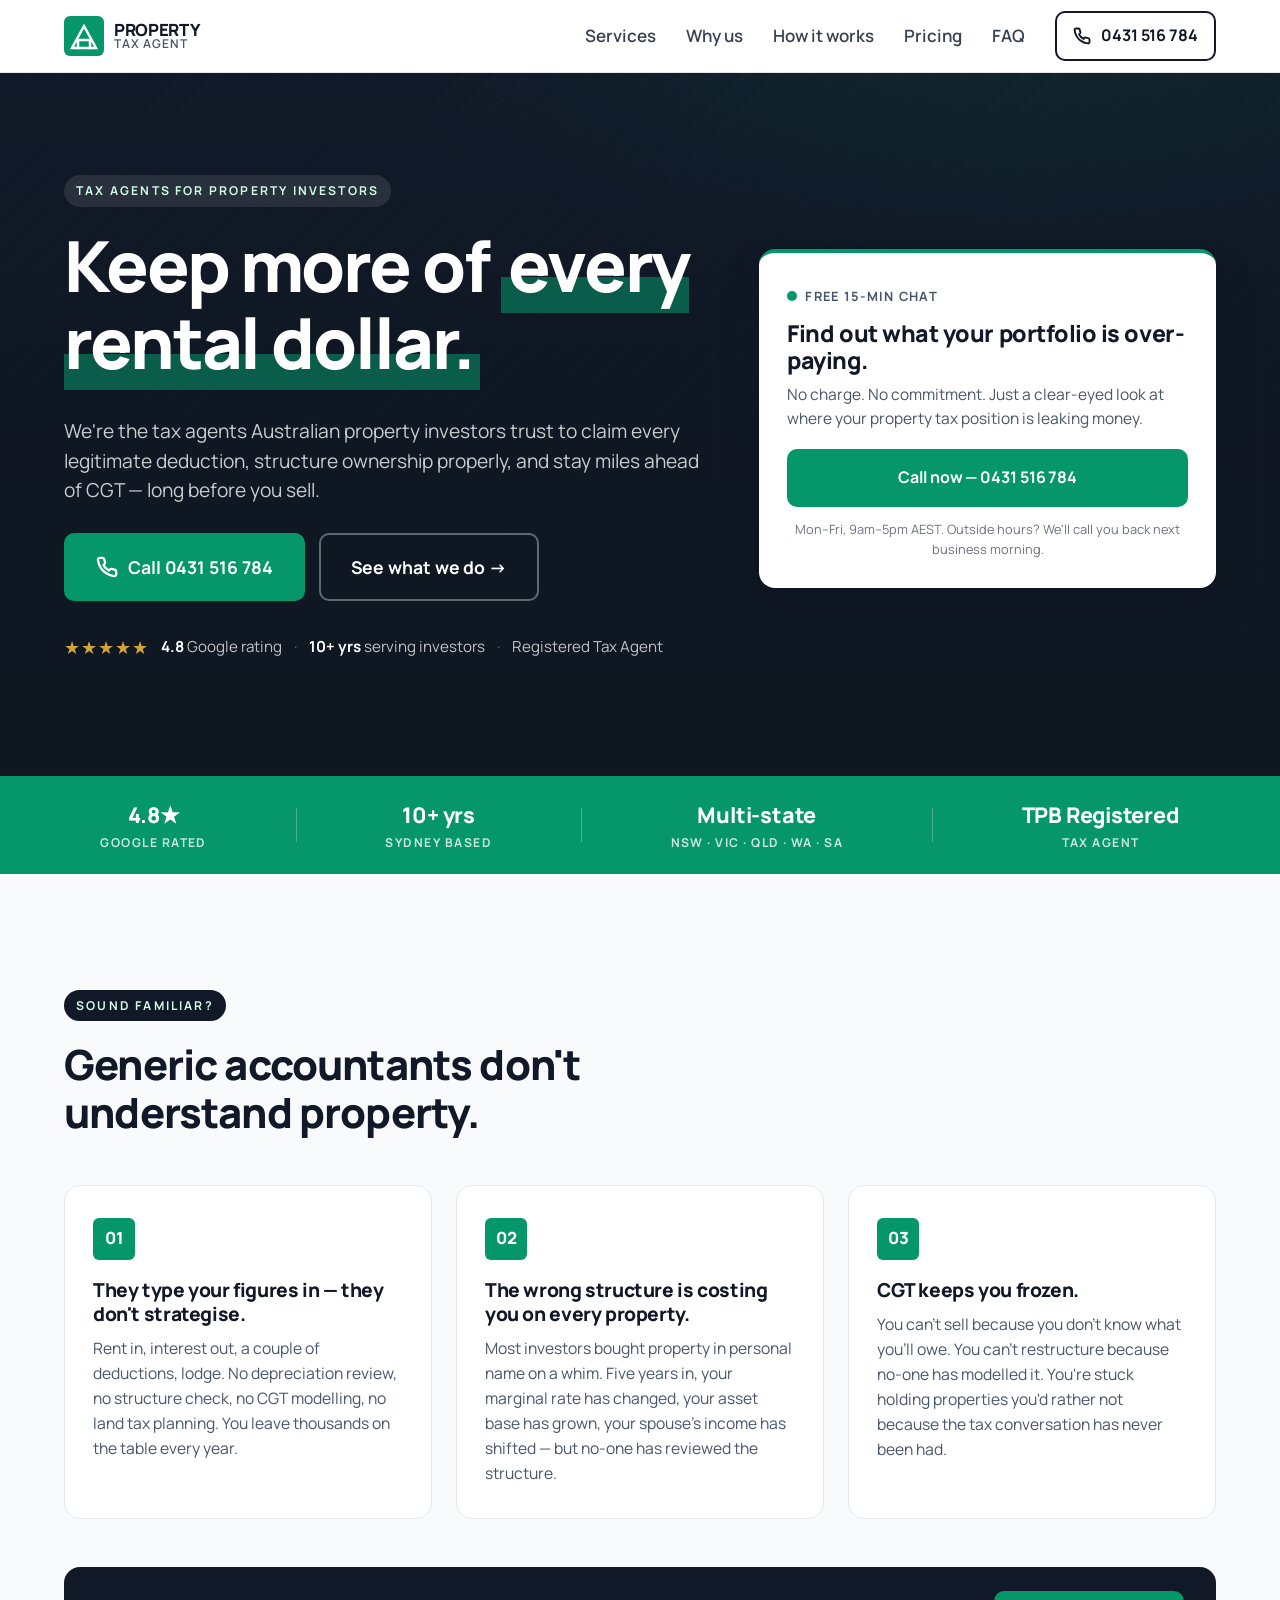
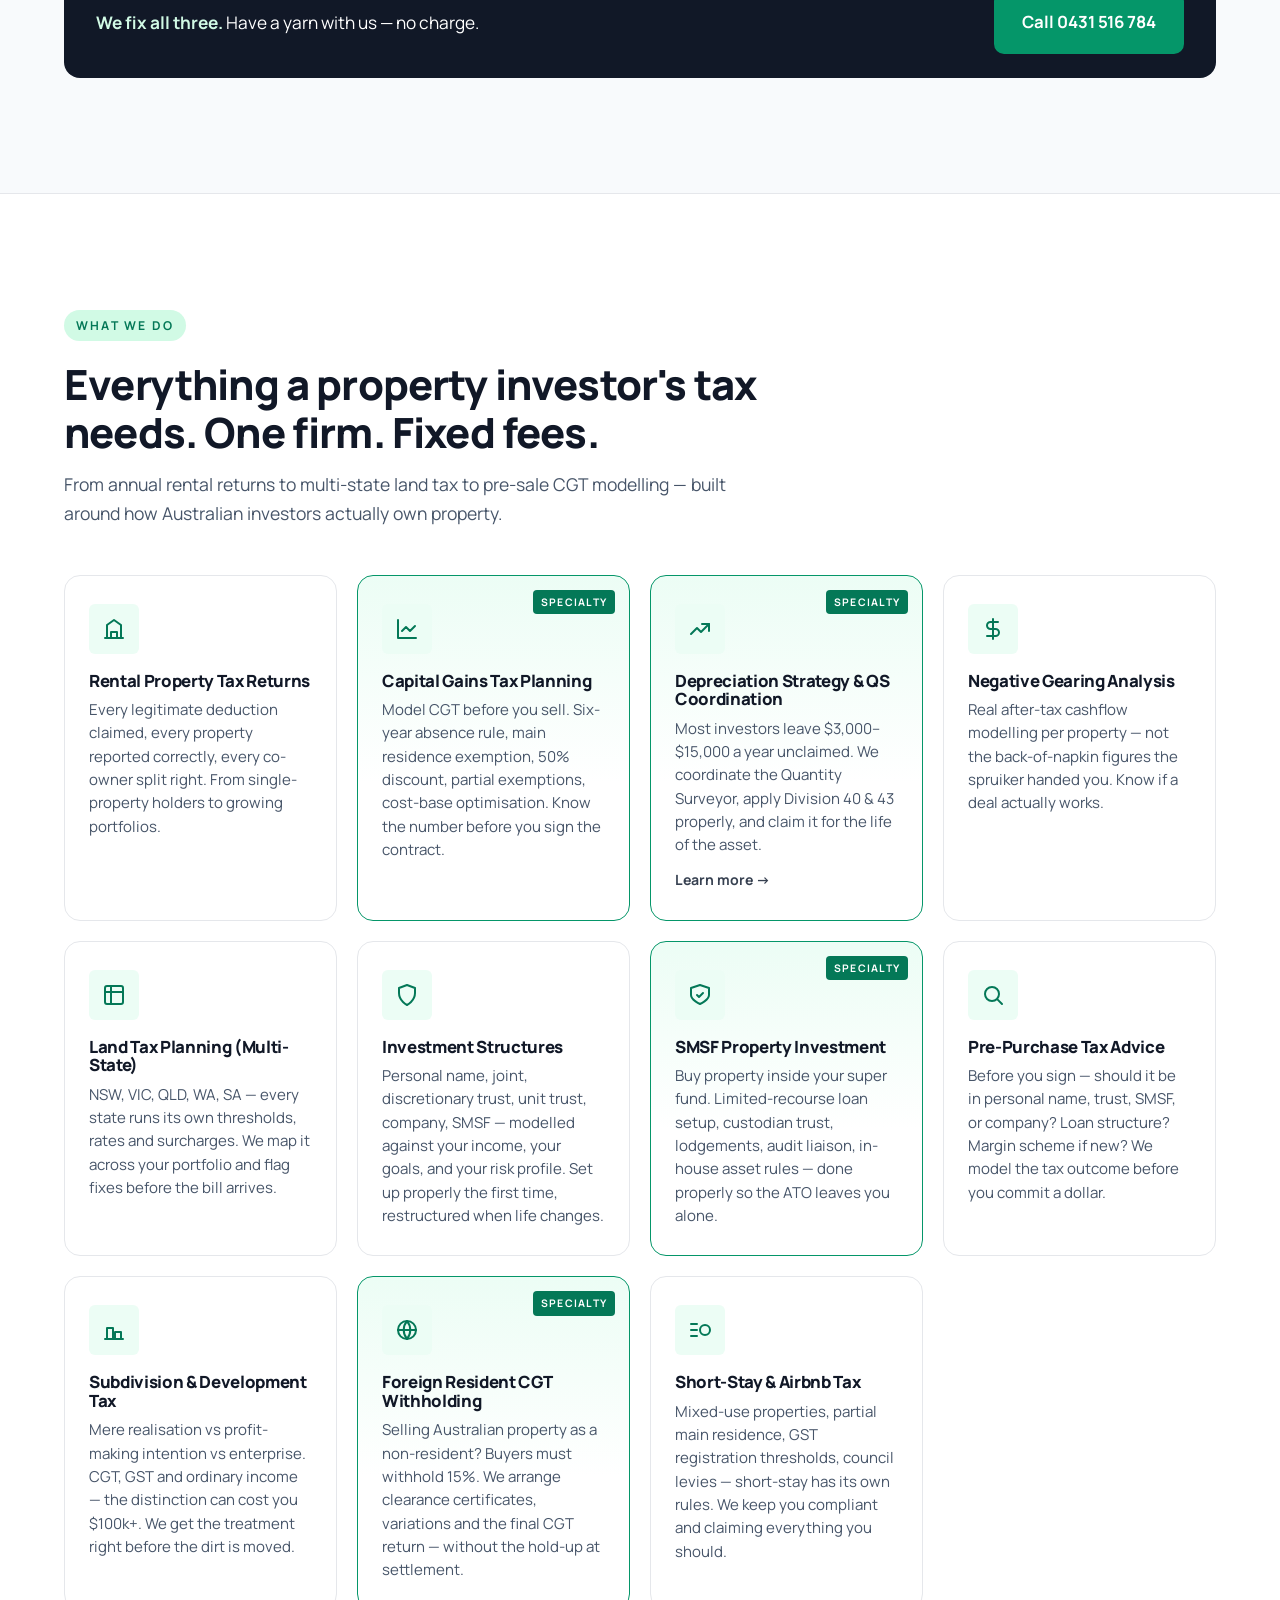
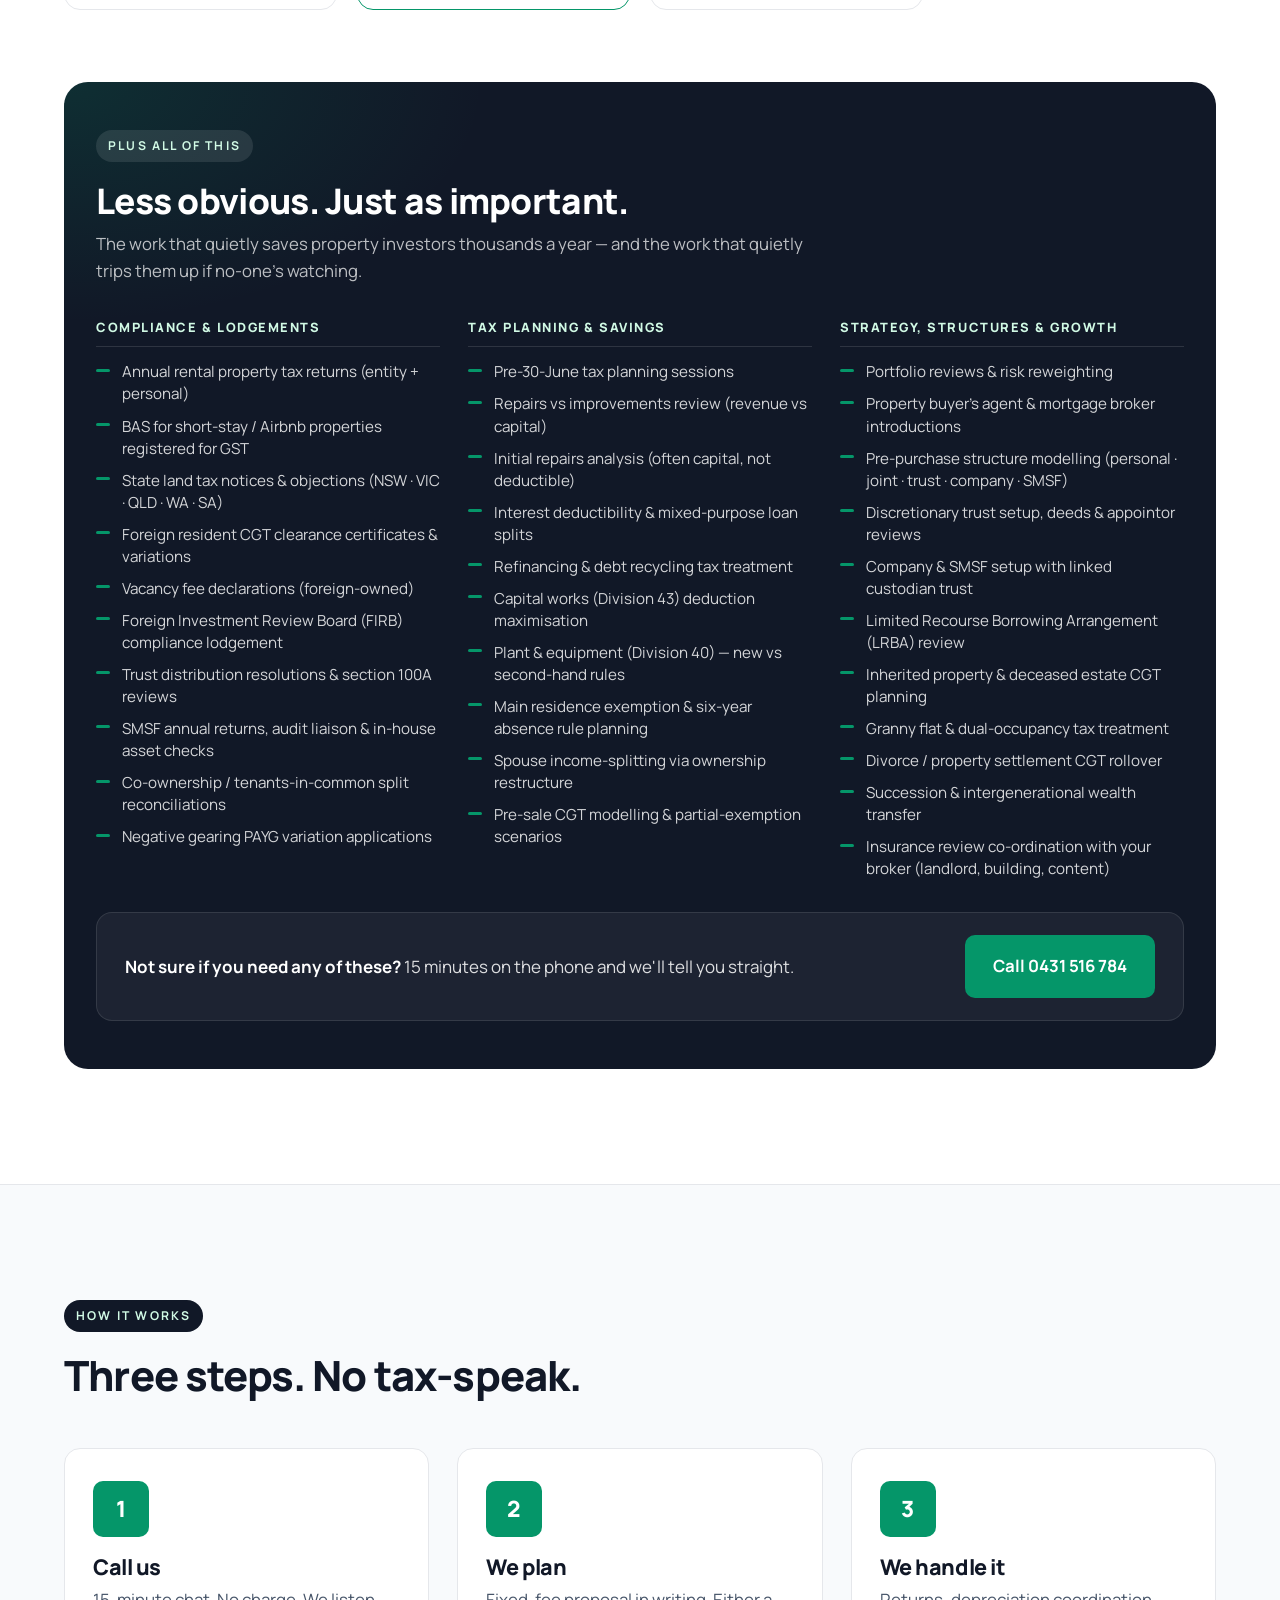
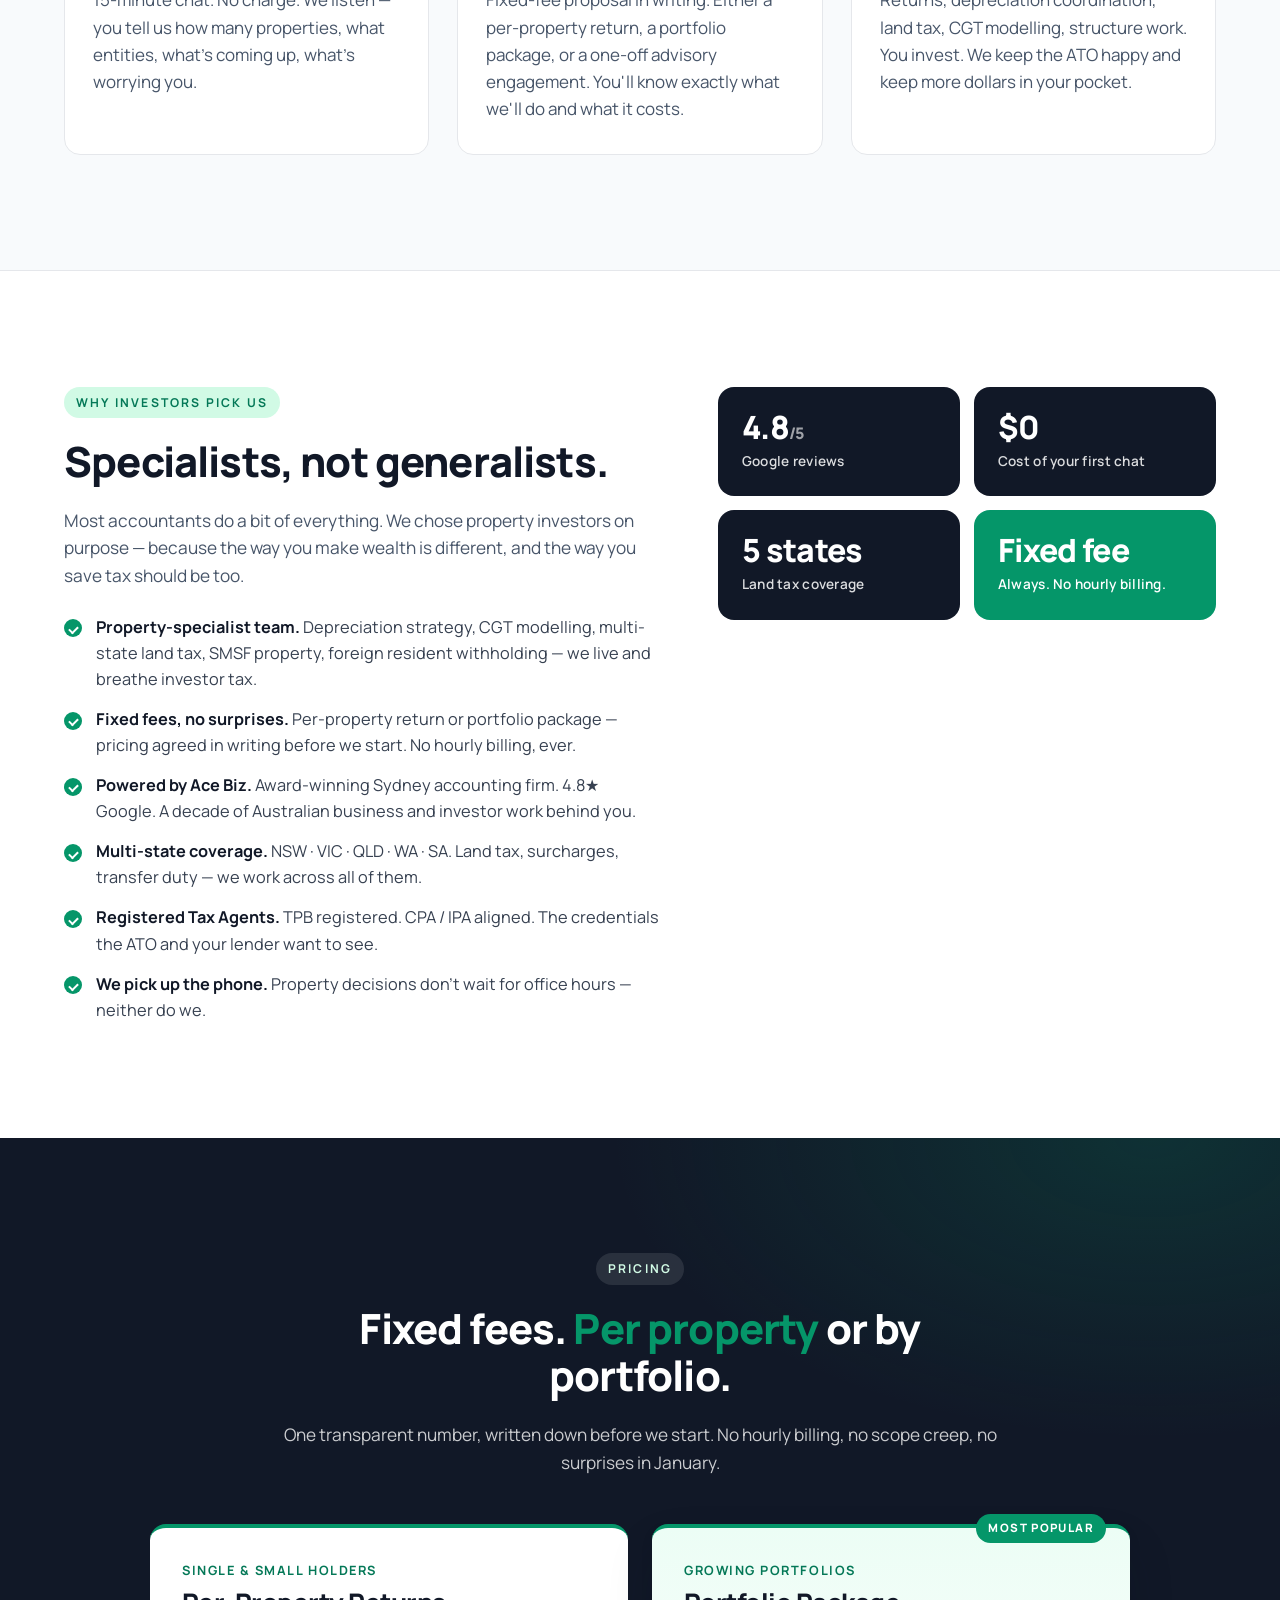
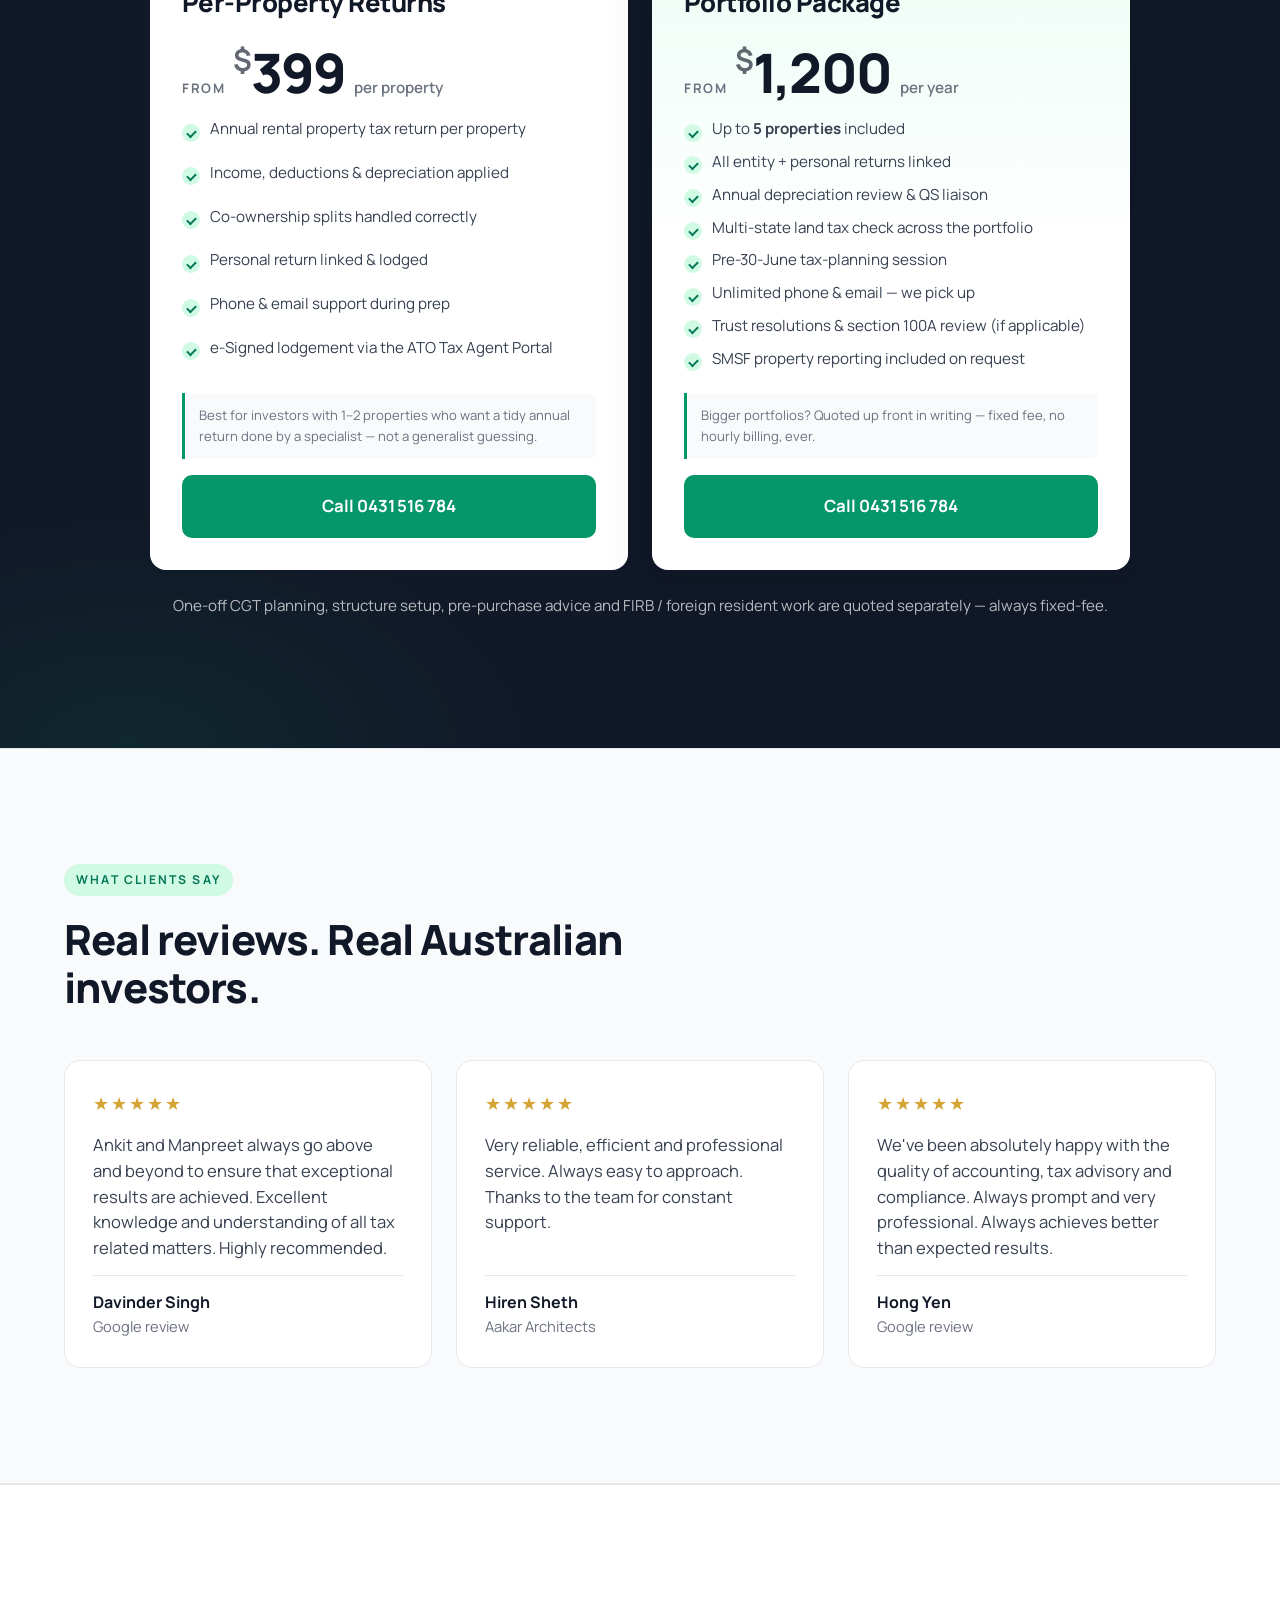
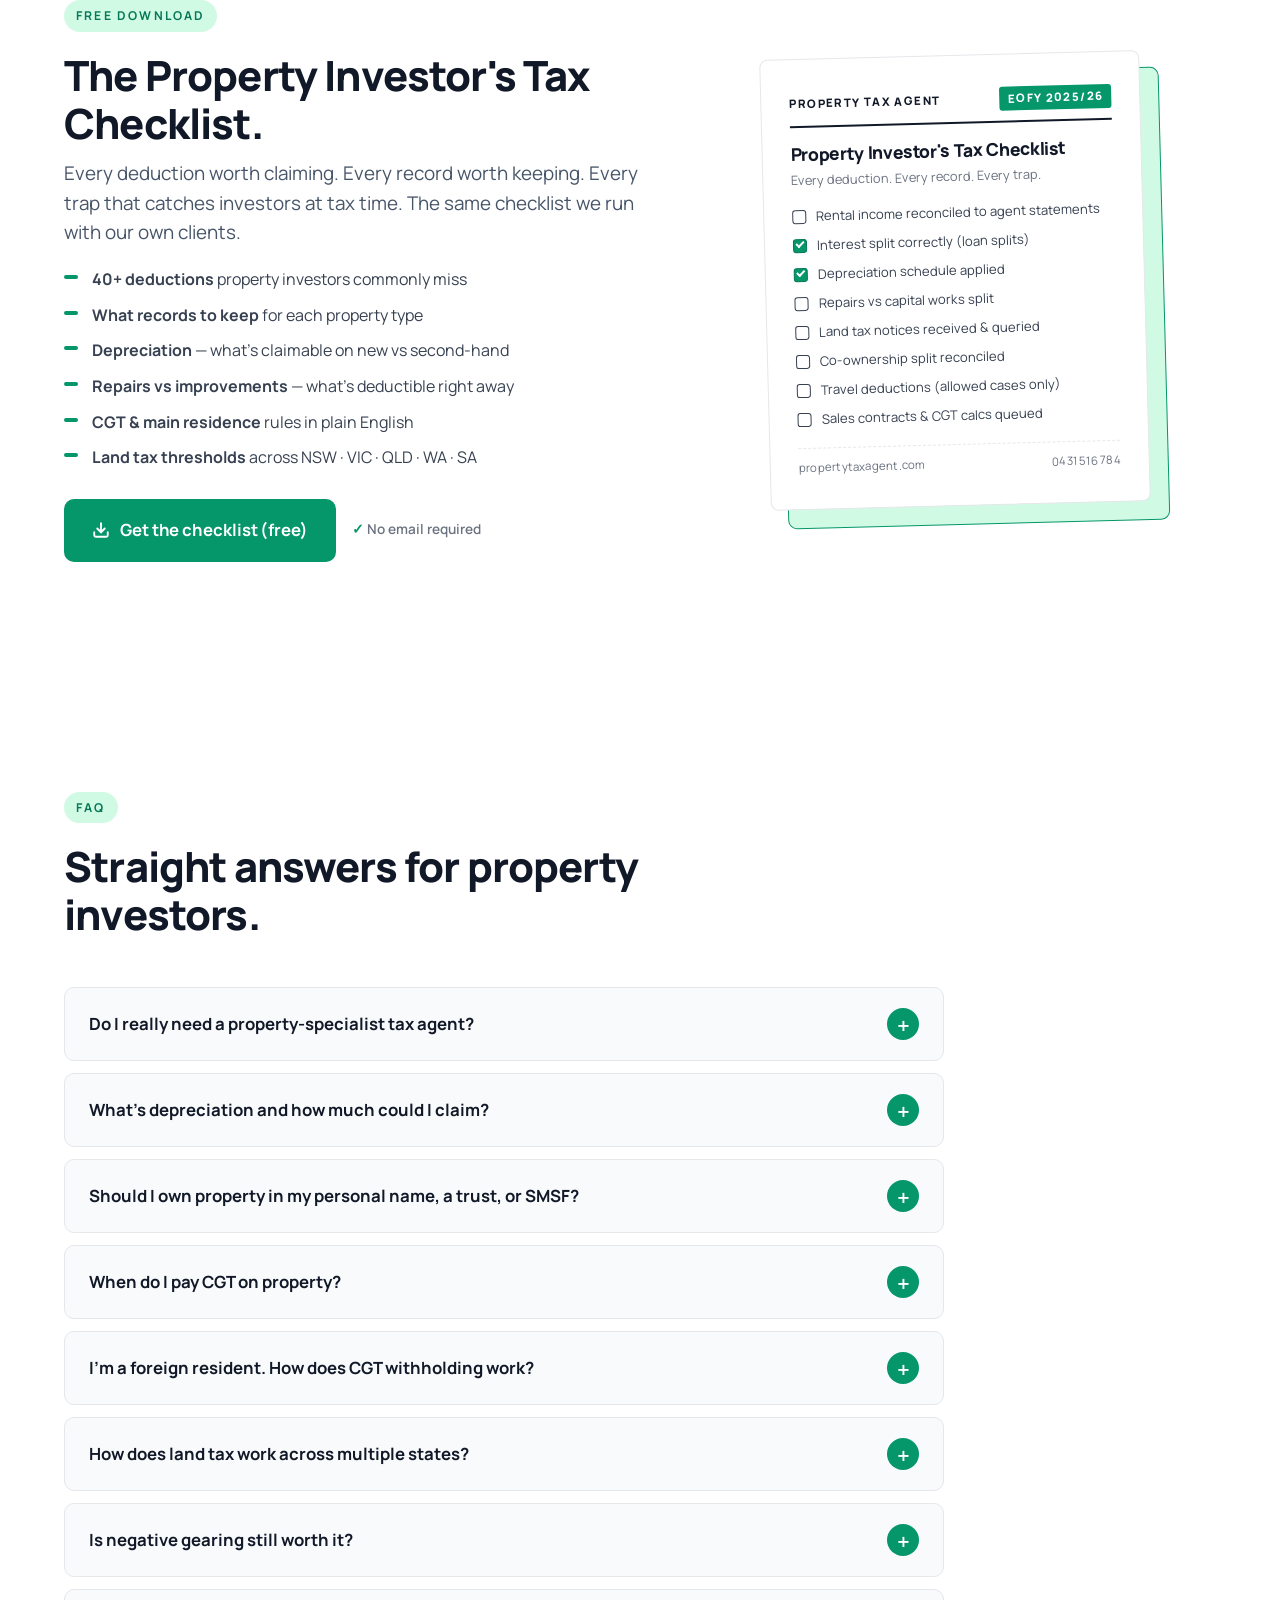
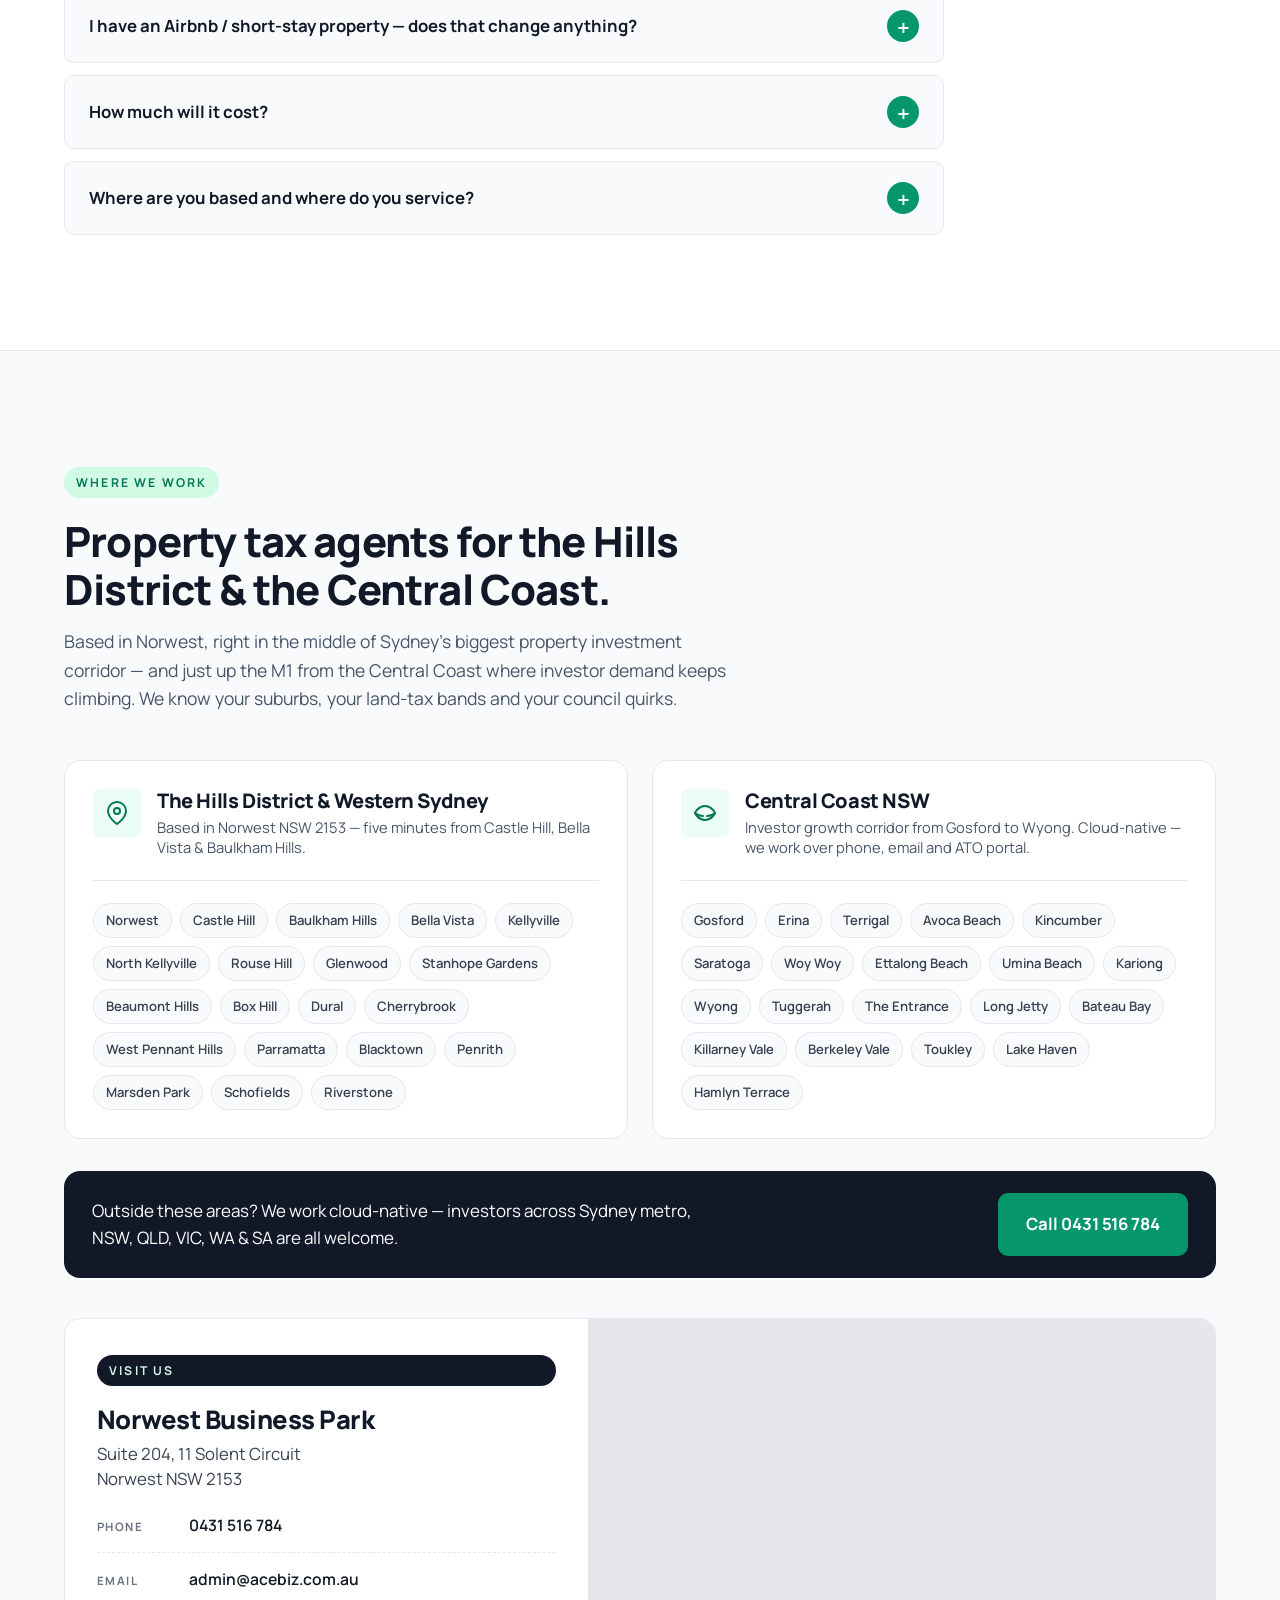
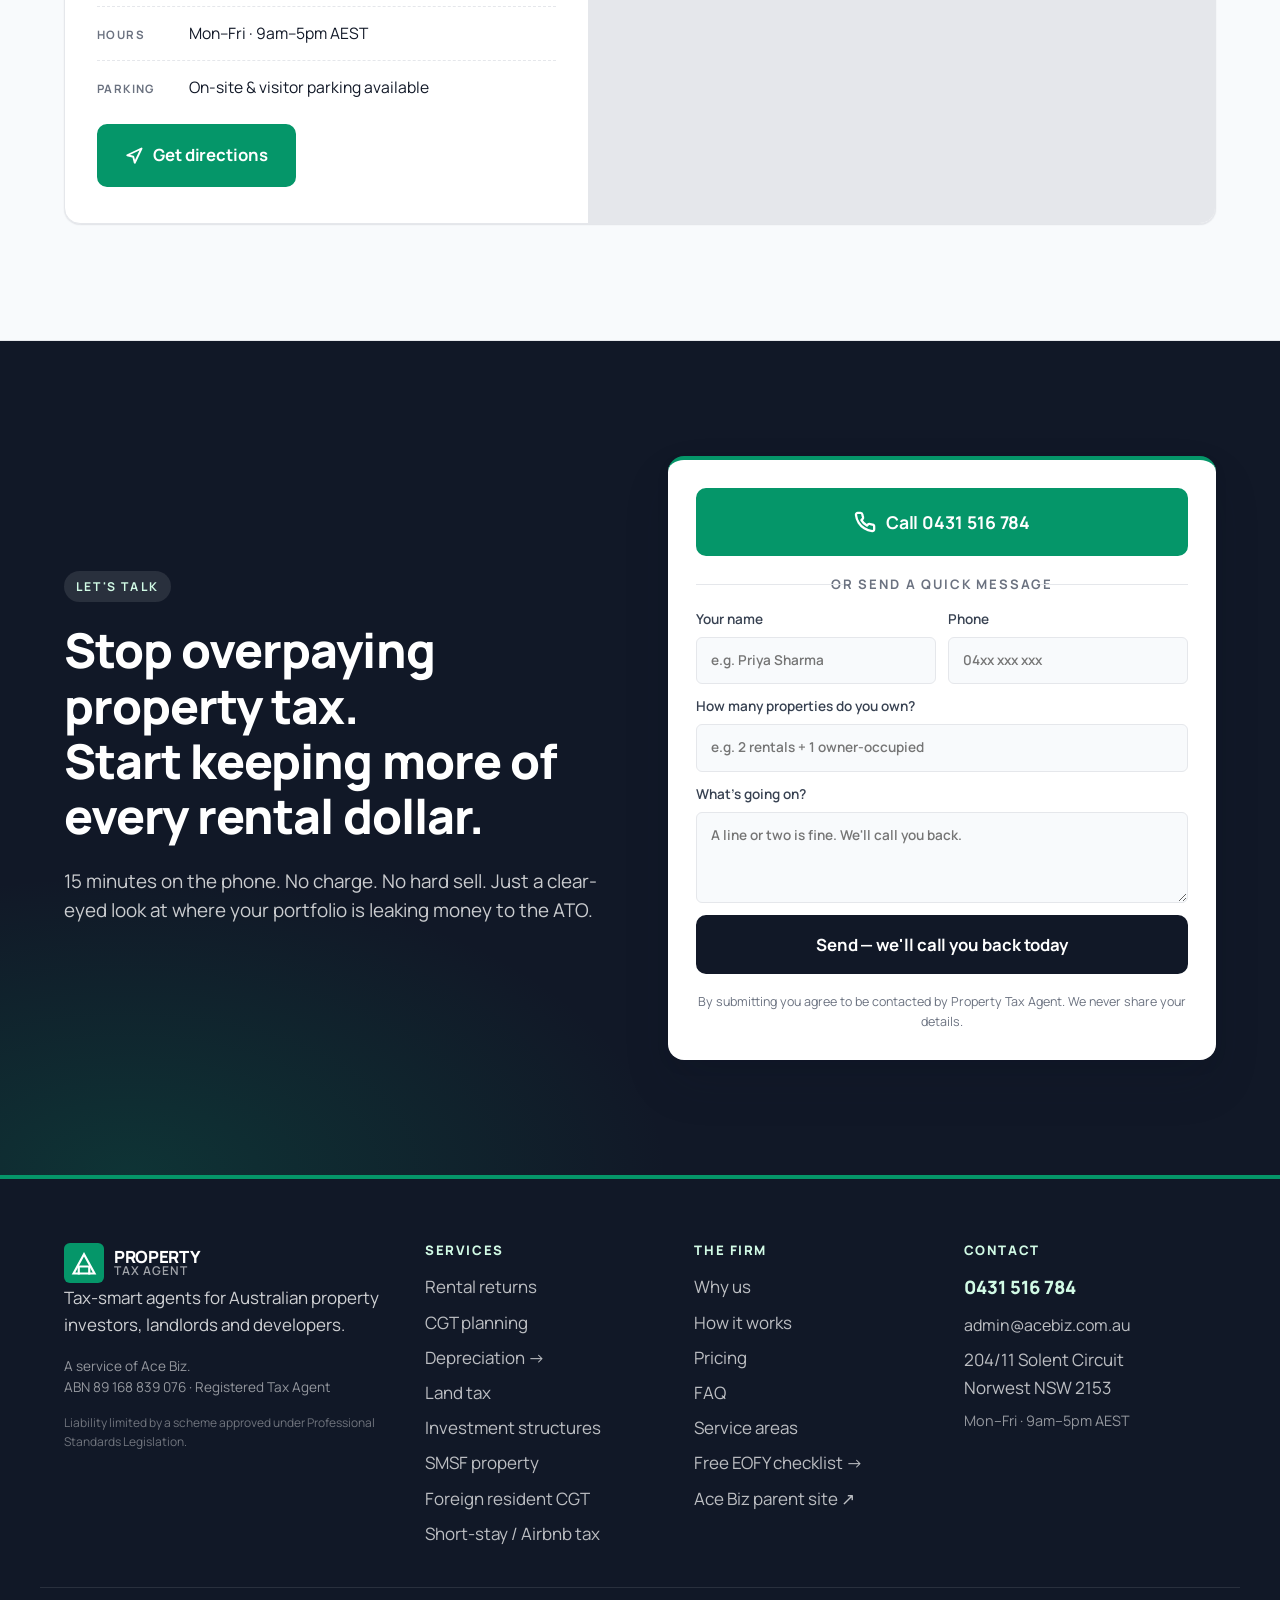
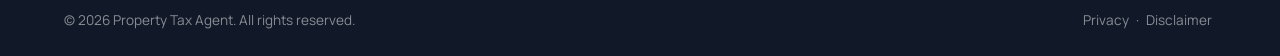
==== index.html @ f700d556 "Initial commit: propertytaxagent.com static lead-gen site Phone-first conversion site for Australian" ====
<!doctype html>
<html lang="en-AU">
<head>
<meta charset="utf-8">
<meta name="viewport" content="width=device-width,initial-scale=1">
<title>Property Tax Agent | Tax-Smart Accountants for Australian Property Investors</title>
<meta name="description" content="Specialist tax agents for Australian property investors. Rental tax returns, depreciation, CGT, land tax, SMSF property &amp; structures. Returns from $399/property. Hills &amp; Central Coast NSW. Call 0431 516 784.">
<meta name="theme-color" content="#111827">
<meta property="og:title" content="Property Tax Agent — Keep more of every rental dollar.">
<meta property="og:description" content="Specialist tax agents for Australian property investors. Rental returns, depreciation, CGT, land tax, SMSF.">
<meta property="og:type" content="website">
<meta property="og:url" content="https://propertytaxagent.com">
<link rel="canonical" href="https://propertytaxagent.com/">
<link rel="preconnect" href="https://fonts.googleapis.com">
<link rel="preconnect" href="https://fonts.gstatic.com" crossorigin>
<link href="https://fonts.googleapis.com/css2?family=Manrope:wght@400;500;600;700;800&display=swap" rel="stylesheet">
<link rel="stylesheet" href="styles.css">

<!-- Schema.org structured data: LocalBusiness + AccountingService -->
<script type="application/ld+json">
{
  "@context": "https://schema.org",
  "@graph": [
    {
      "@type": ["AccountingService", "LocalBusiness", "ProfessionalService"],
      "@id": "https://propertytaxagent.com/#business",
      "name": "Property Tax Agent",
      "alternateName": "Property Tax Agent — A service of Ace Biz",
      "url": "https://propertytaxagent.com",
      "image": "https://propertytaxagent.com/og-image.png",
      "logo": "https://propertytaxagent.com/logo.png",
      "telephone": "+61-431-516-784",
      "email": "admin@acebiz.com.au",
      "priceRange": "$$",
      "currenciesAccepted": "AUD",
      "paymentAccepted": "Cash, EFT, Credit Card, Direct Debit",
      "slogan": "Keep more of every rental dollar.",
      "description": "Specialist tax agents for Australian property investors. Rental property tax returns, depreciation, capital gains tax, land tax, negative gearing, SMSF property, structures and pre-purchase advice. Servicing the Hills District, Central Coast and nationally via cloud.",
      "parentOrganization": {
        "@type": "AccountingService",
        "name": "Ace Biz",
        "url": "https://acebiz.com.au"
      },
      "address": {
        "@type": "PostalAddress",
        "streetAddress": "Suite 204, 11 Solent Circuit",
        "addressLocality": "Norwest",
        "addressRegion": "NSW",
        "postalCode": "2153",
        "addressCountry": "AU"
      },
      "geo": {
        "@type": "GeoCoordinates",
        "latitude": -33.7333,
        "longitude": 150.9667
      },
      "openingHoursSpecification": {
        "@type": "OpeningHoursSpecification",
        "dayOfWeek": ["Monday", "Tuesday", "Wednesday", "Thursday", "Friday"],
        "opens": "09:00",
        "closes": "17:00"
      },
      "aggregateRating": {
        "@type": "AggregateRating",
        "ratingValue": "4.8",
        "bestRating": "5",
        "ratingCount": "30"
      },
      "areaServed": [
        { "@type": "AdministrativeArea", "name": "The Hills District, NSW" },
        { "@type": "AdministrativeArea", "name": "Central Coast, NSW" },
        { "@type": "AdministrativeArea", "name": "Western Sydney, NSW" },
        { "@type": "City", "name": "Norwest" },
        { "@type": "City", "name": "Castle Hill" },
        { "@type": "City", "name": "Bella Vista" },
        { "@type": "City", "name": "Kellyville" },
        { "@type": "City", "name": "Gosford" },
        { "@type": "City", "name": "Erina" },
        { "@type": "City", "name": "Wyong" },
        { "@type": "State", "name": "New South Wales" }
      ],
      "knowsAbout": [
        "Rental Property Tax Returns", "Capital Gains Tax", "Negative Gearing",
        "Depreciation Schedules", "Tax Depreciation", "Land Tax",
        "SMSF Property Investment", "Foreign Resident CGT Withholding",
        "Main Residence Exemption", "Six-Year Absence Rule",
        "Property Investment Structures", "Trust Distributions",
        "Subdivision Tax", "Short-Stay Accommodation Tax"
      ],
      "hasOfferCatalog": {
        "@type": "OfferCatalog",
        "name": "Property Tax Services",
        "itemListElement": [
          { "@type": "Offer", "itemOffered": { "@type": "Service", "name": "Rental Property Tax Returns" } },
          { "@type": "Offer", "itemOffered": { "@type": "Service", "name": "Capital Gains Tax (CGT) Planning" } },
          { "@type": "Offer", "itemOffered": { "@type": "Service", "name": "Depreciation Strategy & QS Coordination" } },
          { "@type": "Offer", "itemOffered": { "@type": "Service", "name": "Negative Gearing Analysis" } },
          { "@type": "Offer", "itemOffered": { "@type": "Service", "name": "Land Tax Planning" } },
          { "@type": "Offer", "itemOffered": { "@type": "Service", "name": "Property Investment Structures" } },
          { "@type": "Offer", "itemOffered": { "@type": "Service", "name": "SMSF Property Investment" } },
          { "@type": "Offer", "itemOffered": { "@type": "Service", "name": "Pre-Purchase Tax Advice" } },
          { "@type": "Offer", "itemOffered": { "@type": "Service", "name": "Subdivision & Development Tax" } },
          { "@type": "Offer", "itemOffered": { "@type": "Service", "name": "Foreign Resident CGT Withholding" } },
          { "@type": "Offer", "itemOffered": { "@type": "Service", "name": "Short-Stay & Airbnb Tax" } }
        ]
      },
      "offers": {
        "@type": "Offer",
        "priceCurrency": "AUD",
        "price": "399",
        "description": "Rental property tax returns from $399 per property."
      },
      "sameAs": [ "https://acebiz.com.au" ]
    },
    {
      "@type": "WebSite",
      "@id": "https://propertytaxagent.com/#website",
      "url": "https://propertytaxagent.com",
      "name": "Property Tax Agent",
      "publisher": { "@id": "https://propertytaxagent.com/#business" },
      "inLanguage": "en-AU"
    },
    {
      "@type": "FAQPage",
      "@id": "https://propertytaxagent.com/#faq",
      "mainEntity": [
        {
          "@type": "Question",
          "name": "Do I really need a property-specialist tax agent?",
          "acceptedAnswer": { "@type": "Answer", "text": "If you own one or more investment properties, yes. Generalists miss depreciation, mishandle CGT, overlook land-tax planning across states, and rarely review whether your ownership structure is still right. A specialist saves you tax every year and protects you on the way out." }
        },
        {
          "@type": "Question",
          "name": "What's depreciation and how much could I claim?",
          "acceptedAnswer": { "@type": "Answer", "text": "Depreciation is the non-cash deduction you can claim against rental income for the wear-and-tear of the building itself (Division 43) and the plant and equipment inside it (Division 40). Most investors leave between $3,000 and $15,000 a year on the table because no-one ordered a Quantity Surveyor's schedule. We coordinate the QS for you and apply the schedule for the life of the asset." }
        },
        {
          "@type": "Question",
          "name": "Should I own property in my personal name, a trust, or SMSF?",
          "acceptedAnswer": { "@type": "Answer", "text": "It depends on your income, asset position, whether you intend to live in the property eventually, your retirement timeline and your appetite for risk. The cheapest answer is usually personal name; the safest is often a trust; SMSF works for retirement-focused buyers with $200k+ in super. We'll model it for you before you buy." }
        },
        {
          "@type": "Question",
          "name": "When do I pay capital gains tax on property?",
          "acceptedAnswer": { "@type": "Answer", "text": "CGT is triggered on contract date when you sell. For Australian residents who held the property over 12 months, only half the gain is taxable. Main residence is exempt subject to the six-year absence rule. Foreign and temporary residents lose the 50% discount and the main residence exemption. We model the CGT before you sign anything." }
        },
        {
          "@type": "Question",
          "name": "I'm a foreign resident. How does CGT withholding work?",
          "acceptedAnswer": { "@type": "Answer", "text": "Buyers must withhold 15% of the price on any Australian property sale by a foreign resident unless you provide a clearance certificate or a variation. We handle the clearance certificates, variations and the actual CGT return on disposal." }
        },
        {
          "@type": "Question",
          "name": "How does land tax work across multiple states?",
          "acceptedAnswer": { "@type": "Answer", "text": "Each state runs its own land tax with different thresholds, rates and surcharges. NSW for example has a $1,075,000 general threshold and a separate foreign owner surcharge. Holding the same property in different entities or different states can change the liability dramatically. We map it across your portfolio annually." }
        },
        {
          "@type": "Question",
          "name": "Is negative gearing still worth it?",
          "acceptedAnswer": { "@type": "Answer", "text": "For investors with strong taxable income from other sources, negative gearing still works to reduce overall tax — but the value depends on your marginal rate, the property's growth, and your time horizon. We model the after-tax cash flow before you commit, not after." }
        },
        {
          "@type": "Question",
          "name": "How much will it cost?",
          "acceptedAnswer": { "@type": "Answer", "text": "Rental property tax returns start from $399 per property. Our portfolio package starts at $1,200 per year covering up to 5 properties plus the linked personal return. Larger portfolios and one-off advisory work are quoted up front in writing — never billed by the hour." }
        },
        {
          "@type": "Question",
          "name": "Where are you based and where do you service?",
          "acceptedAnswer": { "@type": "Answer", "text": "Office is in Norwest NSW 2153 in the Hills District. We service property investors heavily across the Hills, Western Sydney and the Central Coast, and work cloud-native with investors across NSW, QLD, VIC, WA and SA." }
        }
      ]
    }
  ]
}
</script>
</head>
<body>

<!-- Skip link -->
<a class="skip" href="#main">Skip to content</a>

<!-- Header -->
<header class="hdr" id="hdr">
  <div class="wrap hdr-row">
    <a href="#" class="logo" aria-label="Property Tax Agent home">
      <span class="logo-mark" aria-hidden="true">
        <svg viewBox="0 0 32 32" width="32" height="32" fill="none" stroke="currentColor" stroke-width="2.5" stroke-linecap="square" stroke-linejoin="miter">
          <path d="M4 28 L16 6 L28 28 Z"/>
          <path d="M10 28 L10 20 L22 20 L22 28"/>
        </svg>
      </span>
      <span class="logo-text">PROPERTY<span class="logo-text-2">TAX&nbsp;AGENT</span></span>
    </a>
    <nav class="nav" aria-label="Primary">
      <a href="#services">Services</a>
      <a href="#why">Why us</a>
      <a href="#process">How it works</a>
      <a href="#pricing">Pricing</a>
      <a href="#faq">FAQ</a>
    </nav>
    <a class="btn btn-call hdr-cta" href="tel:+61431516784">
      <svg viewBox="0 0 24 24" width="18" height="18" fill="none" stroke="currentColor" stroke-width="2.5" stroke-linecap="round" stroke-linejoin="round" aria-hidden="true">
        <path d="M22 16.92v3a2 2 0 0 1-2.18 2 19.79 19.79 0 0 1-8.63-3.07 19.5 19.5 0 0 1-6-6 19.79 19.79 0 0 1-3.07-8.67A2 2 0 0 1 4.11 2h3a2 2 0 0 1 2 1.72c.13.96.37 1.9.72 2.81a2 2 0 0 1-.45 2.11L8.09 9.91a16 16 0 0 0 6 6l1.27-1.27a2 2 0 0 1 2.11-.45c.91.35 1.85.59 2.81.72A2 2 0 0 1 22 16.92z"/>
      </svg>
      <span><strong>0431 516 784</strong></span>
    </a>
  </div>
</header>

<main id="main">

<!-- Hero -->
<section class="hero">
  <div class="wrap hero-grid">
    <div class="hero-copy">
      <div class="eyebrow eyebrow-light">TAX AGENTS FOR PROPERTY INVESTORS</div>
      <h1>Keep more of <span class="hl">every rental dollar.</span></h1>
      <p class="lead">We're the tax agents Australian property investors trust to claim every legitimate deduction, structure ownership properly, and stay miles ahead of CGT — long before you sell.</p>
      <div class="cta-row">
        <a class="btn btn-primary btn-xl" href="tel:+61431516784">
          <svg viewBox="0 0 24 24" width="22" height="22" fill="none" stroke="currentColor" stroke-width="2.5" stroke-linecap="round" stroke-linejoin="round" aria-hidden="true">
            <path d="M22 16.92v3a2 2 0 0 1-2.18 2 19.79 19.79 0 0 1-8.63-3.07 19.5 19.5 0 0 1-6-6 19.79 19.79 0 0 1-3.07-8.67A2 2 0 0 1 4.11 2h3a2 2 0 0 1 2 1.72c.13.96.37 1.9.72 2.81a2 2 0 0 1-.45 2.11L8.09 9.91a16 16 0 0 0 6 6l1.27-1.27a2 2 0 0 1 2.11-.45c.91.35 1.85.59 2.81.72A2 2 0 0 1 22 16.92z"/>
          </svg>
          <span>Call 0431 516 784</span>
        </a>
        <a class="btn btn-ghost btn-xl" href="#services">See what we do →</a>
      </div>
      <div class="hero-trust">
        <div class="stars" aria-label="4.8 out of 5 stars on Google"><span aria-hidden="true">★★★★★</span></div>
        <span><strong>4.8</strong> Google rating</span>
        <span class="dot" aria-hidden="true">·</span>
        <span><strong>10+ yrs</strong> serving investors</span>
        <span class="dot" aria-hidden="true">·</span>
        <span>Registered Tax Agent</span>
      </div>
    </div>

    <aside class="hero-card" aria-label="Quick contact">
      <div class="hero-card-head">
        <div class="pulse" aria-hidden="true"></div>
        <span>Free 15-min chat</span>
      </div>
      <h2 class="hero-card-title">Find out what your portfolio is over-paying.</h2>
      <p class="hero-card-sub">No charge. No commitment. Just a clear-eyed look at where your property tax position is leaking money.</p>
      <a class="btn btn-primary btn-block" href="tel:+61431516784">Call now — 0431 516 784</a>
      <p class="hero-card-fineprint">Mon–Fri, 9am–5pm AEST. Outside hours? We'll call you back next business morning.</p>
    </aside>
  </div>
</section>

<!-- Trust strip -->
<section class="trust">
  <div class="wrap trust-row">
    <div class="trust-item">
      <div class="trust-num">4.8★</div>
      <div class="trust-lbl">Google rated</div>
    </div>
    <div class="trust-sep" aria-hidden="true"></div>
    <div class="trust-item">
      <div class="trust-num">10+ yrs</div>
      <div class="trust-lbl">Sydney based</div>
    </div>
    <div class="trust-sep" aria-hidden="true"></div>
    <div class="trust-item">
      <div class="trust-num">Multi-state</div>
      <div class="trust-lbl">NSW · VIC · QLD · WA · SA</div>
    </div>
    <div class="trust-sep" aria-hidden="true"></div>
    <div class="trust-item">
      <div class="trust-num">TPB Registered</div>
      <div class="trust-lbl">Tax Agent</div>
    </div>
  </div>
</section>

<!-- Pain -->
<section class="pain" id="pain">
  <div class="wrap">
    <div class="section-head">
      <div class="eyebrow eyebrow-dark">SOUND FAMILIAR?</div>
      <h2>Generic accountants don't understand property.</h2>
    </div>
    <div class="pain-grid">
      <div class="pain-card">
        <div class="pain-num">01</div>
        <h3>They type your figures in — they don't strategise.</h3>
        <p>Rent in, interest out, a couple of deductions, lodge. No depreciation review, no structure check, no CGT modelling, no land tax planning. You leave thousands on the table every year.</p>
      </div>
      <div class="pain-card">
        <div class="pain-num">02</div>
        <h3>The wrong structure is costing you on every property.</h3>
        <p>Most investors bought property in personal name on a whim. Five years in, your marginal rate has changed, your asset base has grown, your spouse's income has shifted — but no-one has reviewed the structure.</p>
      </div>
      <div class="pain-card">
        <div class="pain-num">03</div>
        <h3>CGT keeps you frozen.</h3>
        <p>You can't sell because you don't know what you'll owe. You can't restructure because no-one has modelled it. You're stuck holding properties you'd rather not because the tax conversation has never been had.</p>
      </div>
    </div>
    <div class="pain-cta">
      <p class="pain-cta-text"><strong>We fix all three.</strong> Have a yarn with us — no charge.</p>
      <a class="btn btn-primary btn-lg" href="tel:+61431516784">Call 0431 516 784</a>
    </div>
  </div>
</section>

<!-- Services -->
<section class="services" id="services">
  <div class="wrap">
    <div class="section-head section-head-light">
      <div class="eyebrow">WHAT WE DO</div>
      <h2>Everything a property investor's tax needs. One firm. Fixed fees.</h2>
      <p class="section-sub">From annual rental returns to multi-state land tax to pre-sale CGT modelling — built around how Australian investors actually own property.</p>
    </div>

    <div class="services-grid">
      <article class="svc">
        <div class="svc-icon" aria-hidden="true">
          <svg viewBox="0 0 24 24" fill="none" stroke="currentColor" stroke-width="2" stroke-linecap="round" stroke-linejoin="round"><path d="M3 21h18M5 21V8l7-5 7 5v13"/><path d="M9 21v-6h6v6"/></svg>
        </div>
        <h3>Rental Property Tax Returns</h3>
        <p>Every legitimate deduction claimed, every property reported correctly, every co-owner split right. From single-property holders to growing portfolios.</p>
      </article>
      <article class="svc svc-hi">
        <div class="svc-icon" aria-hidden="true">
          <svg viewBox="0 0 24 24" fill="none" stroke="currentColor" stroke-width="2" stroke-linecap="round" stroke-linejoin="round"><path d="M3 3v18h18"/><path d="M7 14l4-4 4 4 5-5"/></svg>
        </div>
        <h3>Capital Gains Tax Planning</h3>
        <p>Model CGT before you sell. Six-year absence rule, main residence exemption, 50% discount, partial exemptions, cost-base optimisation. Know the number before you sign the contract.</p>
        <span class="svc-tag">Specialty</span>
      </article>
      <a class="svc svc-hi svc-link" href="services/depreciation-schedules/index.html">
        <div class="svc-icon" aria-hidden="true">
          <svg viewBox="0 0 24 24" fill="none" stroke="currentColor" stroke-width="2" stroke-linecap="round" stroke-linejoin="round"><path d="M3 17l6-6 4 4 8-8"/><path d="M14 7h7v7"/></svg>
        </div>
        <h3>Depreciation Strategy &amp; QS Coordination</h3>
        <p>Most investors leave $3,000–$15,000 a year unclaimed. We coordinate the Quantity Surveyor, apply Division 40 &amp; 43 properly, and claim it for the life of the asset.</p>
        <span class="svc-tag">Specialty</span>
        <span class="svc-more">Learn more →</span>
      </a>
      <article class="svc">
        <div class="svc-icon" aria-hidden="true">
          <svg viewBox="0 0 24 24" fill="none" stroke="currentColor" stroke-width="2" stroke-linecap="round" stroke-linejoin="round"><path d="M12 2v20M17 5H9.5a3.5 3.5 0 0 0 0 7h5a3.5 3.5 0 0 1 0 7H6"/></svg>
        </div>
        <h3>Negative Gearing Analysis</h3>
        <p>Real after-tax cashflow modelling per property — not the back-of-napkin figures the spruiker handed you. Know if a deal actually works.</p>
      </article>
      <article class="svc">
        <div class="svc-icon" aria-hidden="true">
          <svg viewBox="0 0 24 24" fill="none" stroke="currentColor" stroke-width="2" stroke-linecap="round" stroke-linejoin="round"><rect x="3" y="3" width="18" height="18" rx="2"/><path d="M3 9h18M9 3v18"/></svg>
        </div>
        <h3>Land Tax Planning (Multi-State)</h3>
        <p>NSW, VIC, QLD, WA, SA — every state runs its own thresholds, rates and surcharges. We map it across your portfolio and flag fixes before the bill arrives.</p>
      </article>
      <article class="svc">
        <div class="svc-icon" aria-hidden="true">
          <svg viewBox="0 0 24 24" fill="none" stroke="currentColor" stroke-width="2" stroke-linecap="round" stroke-linejoin="round"><path d="M12 22s-8-4-8-12V5l8-3 8 3v5c0 8-8 12-8 12z"/></svg>
        </div>
        <h3>Investment Structures</h3>
        <p>Personal name, joint, discretionary trust, unit trust, company, SMSF — modelled against your income, your goals, and your risk profile. Set up properly the first time, restructured when life changes.</p>
      </article>
      <article class="svc svc-hi">
        <div class="svc-icon" aria-hidden="true">
          <svg viewBox="0 0 24 24" fill="none" stroke="currentColor" stroke-width="2" stroke-linecap="round" stroke-linejoin="round"><path d="M21 12c0 5-9 9-9 9s-9-4-9-9V5l9-3 9 3z"/><path d="M9 12l2 2 4-4"/></svg>
        </div>
        <h3>SMSF Property Investment</h3>
        <p>Buy property inside your super fund. Limited-recourse loan setup, custodian trust, lodgements, audit liaison, in-house asset rules — done properly so the ATO leaves you alone.</p>
        <span class="svc-tag">Specialty</span>
      </article>
      <article class="svc">
        <div class="svc-icon" aria-hidden="true">
          <svg viewBox="0 0 24 24" fill="none" stroke="currentColor" stroke-width="2" stroke-linecap="round" stroke-linejoin="round"><circle cx="11" cy="11" r="7"/><path d="M21 21l-4.35-4.35"/></svg>
        </div>
        <h3>Pre-Purchase Tax Advice</h3>
        <p>Before you sign — should it be in personal name, trust, SMSF, or company? Loan structure? Margin scheme if new? We model the tax outcome before you commit a dollar.</p>
      </article>
      <article class="svc">
        <div class="svc-icon" aria-hidden="true">
          <svg viewBox="0 0 24 24" fill="none" stroke="currentColor" stroke-width="2" stroke-linecap="round" stroke-linejoin="round"><path d="M3 21h18"/><path d="M5 21V10h6v11M13 21V14h6v7"/></svg>
        </div>
        <h3>Subdivision &amp; Development Tax</h3>
        <p>Mere realisation vs profit-making intention vs enterprise. CGT, GST and ordinary income — the distinction can cost you $100k+. We get the treatment right before the dirt is moved.</p>
      </article>
      <article class="svc svc-hi">
        <div class="svc-icon" aria-hidden="true">
          <svg viewBox="0 0 24 24" fill="none" stroke="currentColor" stroke-width="2" stroke-linecap="round" stroke-linejoin="round"><circle cx="12" cy="12" r="9"/><path d="M3 12h18M12 3a14 14 0 0 1 0 18a14 14 0 0 1 0-18z"/></svg>
        </div>
        <h3>Foreign Resident CGT Withholding</h3>
        <p>Selling Australian property as a non-resident? Buyers must withhold 15%. We arrange clearance certificates, variations and the final CGT return — without the hold-up at settlement.</p>
        <span class="svc-tag">Specialty</span>
      </article>
      <article class="svc">
        <div class="svc-icon" aria-hidden="true">
          <svg viewBox="0 0 24 24" fill="none" stroke="currentColor" stroke-width="2" stroke-linecap="round" stroke-linejoin="round"><path d="M3 12h6M3 6h6M3 18h6"/><circle cx="17" cy="12" r="5"/></svg>
        </div>
        <h3>Short-Stay &amp; Airbnb Tax</h3>
        <p>Mixed-use properties, partial main residence, GST registration thresholds, council levies — short-stay has its own rules. We keep you compliant and claiming everything you should.</p>
      </article>
    </div>

    <!-- More we handle -->
    <div class="more">
      <div class="more-head">
        <div class="eyebrow eyebrow-light">PLUS ALL OF THIS</div>
        <h3>Less obvious. Just as important.</h3>
        <p>The work that quietly saves property investors thousands a year — and the work that quietly trips them up if no-one's watching.</p>
      </div>
      <div class="more-grid">
        <div class="more-col">
          <h4>Compliance &amp; lodgements</h4>
          <ul class="more-list">
            <li>Annual rental property tax returns (entity + personal)</li>
            <li>BAS for short-stay / Airbnb properties registered for GST</li>
            <li>State land tax notices &amp; objections (NSW · VIC · QLD · WA · SA)</li>
            <li>Foreign resident CGT clearance certificates &amp; variations</li>
            <li>Vacancy fee declarations (foreign-owned)</li>
            <li>Foreign Investment Review Board (FIRB) compliance lodgement</li>
            <li>Trust distribution resolutions &amp; section 100A reviews</li>
            <li>SMSF annual returns, audit liaison &amp; in-house asset checks</li>
            <li>Co-ownership / tenants-in-common split reconciliations</li>
            <li>Negative gearing PAYG variation applications</li>
          </ul>
        </div>
        <div class="more-col">
          <h4>Tax planning &amp; savings</h4>
          <ul class="more-list">
            <li>Pre-30-June tax planning sessions</li>
            <li>Repairs vs improvements review (revenue vs capital)</li>
            <li>Initial repairs analysis (often capital, not deductible)</li>
            <li>Interest deductibility &amp; mixed-purpose loan splits</li>
            <li>Refinancing &amp; debt recycling tax treatment</li>
            <li>Capital works (Division 43) deduction maximisation</li>
            <li>Plant &amp; equipment (Division 40) — new vs second-hand rules</li>
            <li>Main residence exemption &amp; six-year absence rule planning</li>
            <li>Spouse income-splitting via ownership restructure</li>
            <li>Pre-sale CGT modelling &amp; partial-exemption scenarios</li>
          </ul>
        </div>
        <div class="more-col">
          <h4>Strategy, structures &amp; growth</h4>
          <ul class="more-list">
            <li>Portfolio reviews &amp; risk reweighting</li>
            <li>Property buyer's agent &amp; mortgage broker introductions</li>
            <li>Pre-purchase structure modelling (personal · joint · trust · company · SMSF)</li>
            <li>Discretionary trust setup, deeds &amp; appointor reviews</li>
            <li>Company &amp; SMSF setup with linked custodian trust</li>
            <li>Limited Recourse Borrowing Arrangement (LRBA) review</li>
            <li>Inherited property &amp; deceased estate CGT planning</li>
            <li>Granny flat &amp; dual-occupancy tax treatment</li>
            <li>Divorce / property settlement CGT rollover</li>
            <li>Succession &amp; intergenerational wealth transfer</li>
            <li>Insurance review co-ordination with your broker (landlord, building, content)</li>
          </ul>
        </div>
      </div>
      <div class="more-cta">
        <p><strong>Not sure if you need any of these?</strong> 15 minutes on the phone and we'll tell you straight.</p>
        <a class="btn btn-primary btn-lg" href="tel:+61431516784">Call 0431 516 784</a>
      </div>
    </div>
  </div>
</section>

<!-- Process -->
<section class="process" id="process">
  <div class="wrap">
    <div class="section-head">
      <div class="eyebrow eyebrow-dark">HOW IT WORKS</div>
      <h2>Three steps. No tax-speak.</h2>
    </div>
    <ol class="process-grid">
      <li class="step">
        <div class="step-num">1</div>
        <h3>Call us</h3>
        <p>15-minute chat. No charge. We listen — you tell us how many properties, what entities, what's coming up, what's worrying you.</p>
      </li>
      <li class="step">
        <div class="step-num">2</div>
        <h3>We plan</h3>
        <p>Fixed-fee proposal in writing. Either a per-property return, a portfolio package, or a one-off advisory engagement. You'll know exactly what we'll do and what it costs.</p>
      </li>
      <li class="step">
        <div class="step-num">3</div>
        <h3>We handle it</h3>
        <p>Returns, depreciation coordination, land tax, CGT modelling, structure work. You invest. We keep the ATO happy and keep more dollars in your pocket.</p>
      </li>
    </ol>
  </div>
</section>

<!-- Why -->
<section class="why" id="why">
  <div class="wrap why-grid">
    <div class="why-copy">
      <div class="eyebrow">WHY INVESTORS PICK US</div>
      <h2>Specialists, not generalists.</h2>
      <p class="lead-dark">Most accountants do a bit of everything. We chose property investors on purpose — because the way you make wealth is different, and the way you save tax should be too.</p>
      <ul class="why-list">
        <li><strong>Property-specialist team.</strong> Depreciation strategy, CGT modelling, multi-state land tax, SMSF property, foreign resident withholding — we live and breathe investor tax.</li>
        <li><strong>Fixed fees, no surprises.</strong> Per-property return or portfolio package — pricing agreed in writing before we start. No hourly billing, ever.</li>
        <li><strong>Powered by Ace Biz.</strong> Award-winning Sydney accounting firm. 4.8★ Google. A decade of Australian business and investor work behind you.</li>
        <li><strong>Multi-state coverage.</strong> NSW · VIC · QLD · WA · SA. Land tax, surcharges, transfer duty — we work across all of them.</li>
        <li><strong>Registered Tax Agents.</strong> TPB registered. CPA / IPA aligned. The credentials the ATO and your lender want to see.</li>
        <li><strong>We pick up the phone.</strong> Property decisions don't wait for office hours — neither do we.</li>
      </ul>
    </div>
    <div class="why-stat-stack">
      <div class="why-stat">
        <div class="why-stat-num">4.8<span>/5</span></div>
        <div class="why-stat-lbl">Google reviews</div>
      </div>
      <div class="why-stat">
        <div class="why-stat-num">$0</div>
        <div class="why-stat-lbl">Cost of your first chat</div>
      </div>
      <div class="why-stat">
        <div class="why-stat-num">5 states</div>
        <div class="why-stat-lbl">Land tax coverage</div>
      </div>
      <div class="why-stat why-stat-em">
        <div class="why-stat-num">Fixed fee</div>
        <div class="why-stat-lbl">Always. No hourly billing.</div>
      </div>
    </div>
  </div>
</section>

<!-- Pricing -->
<section class="price" id="pricing">
  <div class="wrap">
    <div class="price-head">
      <div class="eyebrow eyebrow-light">PRICING</div>
      <h2>Fixed fees. <span class="hl-em">Per property</span> or by portfolio.</h2>
      <p class="lead-dark">One transparent number, written down before we start. No hourly billing, no scope creep, no surprises in January.</p>
    </div>
    <div class="price-grid">
      <div class="price-card">
        <div class="price-tier">Single &amp; small holders</div>
        <h3>Per-Property Returns</h3>
        <div class="price-tag">
          <span class="price-from">From</span>
          <span class="price-amt"><span class="price-sym">$</span>399</span>
          <span class="price-per">per property</span>
        </div>
        <ul class="price-list">
          <li>Annual rental property tax return per property</li>
          <li>Income, deductions &amp; depreciation applied</li>
          <li>Co-ownership splits handled correctly</li>
          <li>Personal return linked &amp; lodged</li>
          <li>Phone &amp; email support during prep</li>
          <li>e-Signed lodgement via the ATO Tax Agent Portal</li>
        </ul>
        <p class="price-fineprint">Best for investors with 1–2 properties who want a tidy annual return done by a specialist — not a generalist guessing.</p>
        <a class="btn btn-primary btn-block btn-lg" href="tel:+61431516784">Call 0431 516 784</a>
      </div>
      <div class="price-card price-card-feat">
        <span class="price-card-badge">Most popular</span>
        <div class="price-tier">Growing portfolios</div>
        <h3>Portfolio Package</h3>
        <div class="price-tag">
          <span class="price-from">From</span>
          <span class="price-amt"><span class="price-sym">$</span>1,200</span>
          <span class="price-per">per year</span>
        </div>
        <ul class="price-list">
          <li>Up to <strong>5 properties</strong> included</li>
          <li>All entity + personal returns linked</li>
          <li>Annual depreciation review &amp; QS liaison</li>
          <li>Multi-state land tax check across the portfolio</li>
          <li>Pre-30-June tax-planning session</li>
          <li>Unlimited phone &amp; email — we pick up</li>
          <li>Trust resolutions &amp; section 100A review (if applicable)</li>
          <li>SMSF property reporting included on request</li>
        </ul>
        <p class="price-fineprint">Bigger portfolios? Quoted up front in writing — fixed fee, no hourly billing, ever.</p>
        <a class="btn btn-primary btn-block btn-lg" href="tel:+61431516784">Call 0431 516 784</a>
      </div>
    </div>
    <p class="price-note">One-off CGT planning, structure setup, pre-purchase advice and FIRB / foreign resident work are quoted separately — always fixed-fee.</p>
  </div>
</section>

<!-- Testimonials -->
<section class="testi">
  <div class="wrap">
    <div class="section-head">
      <div class="eyebrow">WHAT CLIENTS SAY</div>
      <h2>Real reviews. Real Australian investors.</h2>
    </div>
    <div class="testi-grid">
      <figure class="t-card">
        <div class="stars-row" aria-hidden="true">★★★★★</div>
        <blockquote>Ankit and Manpreet always go above and beyond to ensure that exceptional results are achieved. Excellent knowledge and understanding of all tax related matters. Highly recommended.</blockquote>
        <figcaption><strong>Davinder Singh</strong><span>Google review</span></figcaption>
      </figure>
      <figure class="t-card">
        <div class="stars-row" aria-hidden="true">★★★★★</div>
        <blockquote>Very reliable, efficient and professional service. Always easy to approach. Thanks to the team for constant support.</blockquote>
        <figcaption><strong>Hiren Sheth</strong><span>Aakar Architects</span></figcaption>
      </figure>
      <figure class="t-card">
        <div class="stars-row" aria-hidden="true">★★★★★</div>
        <blockquote>We've been absolutely happy with the quality of accounting, tax advisory and compliance. Always prompt and very professional. Always achieves better than expected results.</blockquote>
        <figcaption><strong>Hong Yen</strong><span>Google review</span></figcaption>
      </figure>
    </div>
  </div>
</section>

<!-- Lead Magnet -->
<section class="lm" id="checklist">
  <div class="wrap lm-grid">
    <div class="lm-copy">
      <div class="eyebrow">FREE DOWNLOAD</div>
      <h2>The Property Investor's Tax Checklist.</h2>
      <p class="lead">Every deduction worth claiming. Every record worth keeping. Every trap that catches investors at tax time. The same checklist we run with our own clients.</p>
      <ul class="lm-list">
        <li><strong>40+ deductions</strong> property investors commonly miss</li>
        <li><strong>What records to keep</strong> for each property type</li>
        <li><strong>Depreciation</strong> — what's claimable on new vs second-hand</li>
        <li><strong>Repairs vs improvements</strong> — what's deductible right away</li>
        <li><strong>CGT &amp; main residence</strong> rules in plain English</li>
        <li><strong>Land tax thresholds</strong> across NSW · VIC · QLD · WA · SA</li>
      </ul>
      <div class="lm-ctas">
        <a class="btn btn-primary btn-lg" href="checklist/index.html" target="_blank" rel="noopener">
          <svg viewBox="0 0 24 24" width="18" height="18" fill="none" stroke="currentColor" stroke-width="2.5" stroke-linecap="round" stroke-linejoin="round" aria-hidden="true">
            <path d="M21 15v4a2 2 0 0 1-2 2H5a2 2 0 0 1-2-2v-4"/>
            <polyline points="7 10 12 15 17 10"/>
            <line x1="12" y1="15" x2="12" y2="3"/>
          </svg>
          <span>Get the checklist (free)</span>
        </a>
        <span class="lm-no-email">No email required</span>
      </div>
    </div>
    <div class="lm-mock" aria-hidden="true">
      <div class="lm-doc">
        <div class="lm-doc-band">
          <span class="lm-doc-band-eye">PROPERTY TAX AGENT</span>
          <span class="lm-doc-band-yr">EOFY 2025/26</span>
        </div>
        <h3 class="lm-doc-title">Property Investor's Tax Checklist</h3>
        <p class="lm-doc-sub">Every deduction. Every record. Every trap.</p>
        <ul class="lm-doc-list">
          <li><span class="lm-doc-tick"></span>Rental income reconciled to agent statements</li>
          <li><span class="lm-doc-tick lm-doc-tick-on"></span>Interest split correctly (loan splits)</li>
          <li><span class="lm-doc-tick lm-doc-tick-on"></span>Depreciation schedule applied</li>
          <li><span class="lm-doc-tick"></span>Repairs vs capital works split</li>
          <li><span class="lm-doc-tick"></span>Land tax notices received &amp; queried</li>
          <li><span class="lm-doc-tick"></span>Co-ownership split reconciled</li>
          <li><span class="lm-doc-tick"></span>Travel deductions (allowed cases only)</li>
          <li><span class="lm-doc-tick"></span>Sales contracts &amp; CGT calcs queued</li>
        </ul>
        <div class="lm-doc-foot">
          <span>propertytaxagent.com</span>
          <span>0431 516 784</span>
        </div>
      </div>
    </div>
  </div>
</section>

<!-- FAQ -->
<section class="faq" id="faq">
  <div class="wrap">
    <div class="section-head">
      <div class="eyebrow">FAQ</div>
      <h2>Straight answers for property investors.</h2>
    </div>
    <div class="faq-list">
      <details>
        <summary>Do I really need a property-specialist tax agent?</summary>
        <p>If you own one or more investment properties, yes. Generalists miss depreciation, mishandle CGT, overlook land-tax planning across states, and rarely review whether your ownership structure is still right. A specialist saves you tax every year and protects you on the way out.</p>
      </details>
      <details>
        <summary>What's depreciation and how much could I claim?</summary>
        <p>Depreciation is the non-cash deduction you can claim against rental income for the wear-and-tear of the building itself (Division 43, capital works) and the plant and equipment inside it (Division 40). Most investors leave between $3,000 and $15,000 a year on the table because no-one ordered a Quantity Surveyor's schedule. We coordinate the QS for you and apply the schedule for the life of the asset.</p>
      </details>
      <details>
        <summary>Should I own property in my personal name, a trust, or SMSF?</summary>
        <p>It depends on your income, asset position, whether you intend to live in the property eventually, your retirement timeline and your appetite for risk. The cheapest answer is usually personal name; the safest is often a trust; SMSF works for retirement-focused buyers with $200k+ in super. We'll model it for you before you buy.</p>
      </details>
      <details>
        <summary>When do I pay CGT on property?</summary>
        <p>CGT is triggered on the contract date when you sell — not settlement. Australian residents who held the property over 12 months get the 50% discount. Main residence is exempt subject to the six-year absence rule. Foreign and temporary residents lose the discount and the exemption. We model the CGT before you sign anything.</p>
      </details>
      <details>
        <summary>I'm a foreign resident. How does CGT withholding work?</summary>
        <p>Buyers must withhold 15% of the sale price on any Australian property sale by a foreign resident unless you provide an ATO clearance certificate or a variation. We handle the clearance certificates, variations and the final CGT return so settlement doesn't get held up.</p>
      </details>
      <details>
        <summary>How does land tax work across multiple states?</summary>
        <p>Each state runs its own land tax with different thresholds, rates and surcharges. NSW for example has a general threshold around $1,075,000 and a separate foreign owner surcharge. Holding the same property in different entities or states can change the liability dramatically. We map it across your portfolio annually.</p>
      </details>
      <details>
        <summary>Is negative gearing still worth it?</summary>
        <p>For investors with strong taxable income from other sources, negative gearing still works to reduce overall tax — but the value depends on your marginal rate, the property's growth, your time horizon and your other deductions. We model the after-tax cashflow before you commit, not after.</p>
      </details>
      <details>
        <summary>I have an Airbnb / short-stay property — does that change anything?</summary>
        <p>Yes. Mixed-use treatment, partial main residence rules, GST registration thresholds, council levies and depreciation differences all kick in. We make sure you stay compliant and still claim everything you should.</p>
      </details>
      <details>
        <summary>How much will it cost?</summary>
        <p>Per-property rental returns start from <strong>$399 per property</strong>. Our portfolio package starts at <strong>$1,200 per year</strong> covering up to 5 properties plus the linked personal return. Larger portfolios and one-off advisory work (CGT planning, structure setup, FIRB) are quoted up front in writing — never hourly.</p>
      </details>
      <details>
        <summary>Where are you based and where do you service?</summary>
        <p>Office is in Norwest, NSW 2153 — right in the Hills District. We service investors heavily across the Hills, Western Sydney and the Central Coast. Outside those areas? We work cloud-native, so investors across NSW, QLD, VIC, WA and SA are welcome too.</p>
      </details>
    </div>
  </div>
</section>

<!-- Where we work / Local SEO -->
<section class="areas" id="areas">
  <div class="wrap">
    <div class="section-head">
      <div class="eyebrow">WHERE WE WORK</div>
      <h2>Property tax agents for the Hills District &amp; the Central Coast.</h2>
      <p class="section-sub">Based in Norwest, right in the middle of Sydney's biggest property investment corridor — and just up the M1 from the Central Coast where investor demand keeps climbing. We know your suburbs, your land-tax bands and your council quirks.</p>
    </div>

    <div class="areas-grid">
      <div class="areas-card">
        <div class="areas-card-head">
          <div class="areas-icon" aria-hidden="true">
            <svg viewBox="0 0 24 24" fill="none" stroke="currentColor" stroke-width="2" stroke-linecap="round" stroke-linejoin="round"><path d="M21 10c0 7-9 13-9 13s-9-6-9-13a9 9 0 0 1 18 0z"/><circle cx="12" cy="10" r="3"/></svg>
          </div>
          <div>
            <h3>The Hills District &amp; Western Sydney</h3>
            <p class="areas-sub">Based in Norwest NSW 2153 — five minutes from Castle Hill, Bella Vista &amp; Baulkham Hills.</p>
          </div>
        </div>
        <div class="chips">
          <span class="chip">Norwest</span>
          <span class="chip">Castle Hill</span>
          <span class="chip">Baulkham Hills</span>
          <span class="chip">Bella Vista</span>
          <span class="chip">Kellyville</span>
          <span class="chip">North Kellyville</span>
          <span class="chip">Rouse Hill</span>
          <span class="chip">Glenwood</span>
          <span class="chip">Stanhope Gardens</span>
          <span class="chip">Beaumont Hills</span>
          <span class="chip">Box Hill</span>
          <span class="chip">Dural</span>
          <span class="chip">Cherrybrook</span>
          <span class="chip">West Pennant Hills</span>
          <span class="chip">Parramatta</span>
          <span class="chip">Blacktown</span>
          <span class="chip">Penrith</span>
          <span class="chip">Marsden Park</span>
          <span class="chip">Schofields</span>
          <span class="chip">Riverstone</span>
        </div>
      </div>

      <div class="areas-card">
        <div class="areas-card-head">
          <div class="areas-icon" aria-hidden="true">
            <svg viewBox="0 0 24 24" fill="none" stroke="currentColor" stroke-width="2" stroke-linecap="round" stroke-linejoin="round"><path d="M2 12s3-7 10-7 10 7 10 7-3 7-10 7-10-7-10-7z"/><path d="M2 12c2 2 5 3 8 3M22 12c-2 2-5 3-8 3"/></svg>
          </div>
          <div>
            <h3>Central Coast NSW</h3>
            <p class="areas-sub">Investor growth corridor from Gosford to Wyong. Cloud-native — we work over phone, email and ATO portal.</p>
          </div>
        </div>
        <div class="chips">
          <span class="chip">Gosford</span>
          <span class="chip">Erina</span>
          <span class="chip">Terrigal</span>
          <span class="chip">Avoca Beach</span>
          <span class="chip">Kincumber</span>
          <span class="chip">Saratoga</span>
          <span class="chip">Woy Woy</span>
          <span class="chip">Ettalong Beach</span>
          <span class="chip">Umina Beach</span>
          <span class="chip">Kariong</span>
          <span class="chip">Wyong</span>
          <span class="chip">Tuggerah</span>
          <span class="chip">The Entrance</span>
          <span class="chip">Long Jetty</span>
          <span class="chip">Bateau Bay</span>
          <span class="chip">Killarney Vale</span>
          <span class="chip">Berkeley Vale</span>
          <span class="chip">Toukley</span>
          <span class="chip">Lake Haven</span>
          <span class="chip">Hamlyn Terrace</span>
        </div>
      </div>
    </div>

    <div class="areas-cta">
      <p>Outside these areas? We work cloud-native — investors across Sydney metro, NSW, QLD, VIC, WA &amp; SA are all welcome.</p>
      <a class="btn btn-primary btn-lg" href="tel:+61431516784">Call 0431 516 784</a>
    </div>

    <!-- Office / map -->
    <div class="office">
      <div class="office-info">
        <div class="eyebrow eyebrow-dark">VISIT US</div>
        <h3>Norwest Business Park</h3>
        <p class="office-addr">Suite 204, 11 Solent Circuit<br>Norwest NSW 2153</p>
        <ul class="office-meta">
          <li><strong>Phone</strong><a href="tel:+61431516784">0431 516 784</a></li>
          <li><strong>Email</strong><a href="mailto:admin@acebiz.com.au">admin@acebiz.com.au</a></li>
          <li><strong>Hours</strong><span>Mon&ndash;Fri · 9am&ndash;5pm AEST</span></li>
          <li><strong>Parking</strong><span>On-site &amp; visitor parking available</span></li>
        </ul>
        <a class="btn btn-primary btn-lg" href="https://www.google.com/maps/dir/?api=1&amp;destination=204%2F11+Solent+Circuit+Norwest+NSW+2153" target="_blank" rel="noopener">
          <svg viewBox="0 0 24 24" width="18" height="18" fill="none" stroke="currentColor" stroke-width="2.5" stroke-linecap="round" stroke-linejoin="round" aria-hidden="true">
            <polygon points="3 11 22 2 13 21 11 13 3 11"/>
          </svg>
          <span>Get directions</span>
        </a>
      </div>
      <div class="office-map">
        <iframe
          src="https://maps.google.com/maps?q=204%2F11%20Solent%20Circuit%20Norwest%20NSW%202153&amp;t=&amp;z=16&amp;ie=UTF8&amp;iwloc=&amp;output=embed"
          width="100%"
          height="100%"
          style="border:0"
          loading="lazy"
          referrerpolicy="no-referrer-when-downgrade"
          title="Property Tax Agent — Norwest office location">
        </iframe>
      </div>
    </div>
  </div>
</section>

<!-- Final CTA -->
<section class="final">
  <div class="wrap final-grid">
    <div>
      <div class="eyebrow eyebrow-light">LET'S TALK</div>
      <h2>Stop overpaying property tax.<br>Start keeping more of every rental dollar.</h2>
      <p class="lead">15 minutes on the phone. No charge. No hard sell. Just a clear-eyed look at where your portfolio is leaking money to the ATO.</p>
    </div>
    <div class="final-card">
      <a class="btn btn-primary btn-block btn-xl" href="tel:+61431516784">
        <svg viewBox="0 0 24 24" width="22" height="22" fill="none" stroke="currentColor" stroke-width="2.5" stroke-linecap="round" stroke-linejoin="round" aria-hidden="true">
          <path d="M22 16.92v3a2 2 0 0 1-2.18 2 19.79 19.79 0 0 1-8.63-3.07 19.5 19.5 0 0 1-6-6 19.79 19.79 0 0 1-3.07-8.67A2 2 0 0 1 4.11 2h3a2 2 0 0 1 2 1.72c.13.96.37 1.9.72 2.81a2 2 0 0 1-.45 2.11L8.09 9.91a16 16 0 0 0 6 6l1.27-1.27a2 2 0 0 1 2.11-.45c.91.35 1.85.59 2.81.72A2 2 0 0 1 22 16.92z"/>
        </svg>
        <span>Call 0431 516 784</span>
      </a>
      <div class="final-or">or send a quick message</div>
      <form class="lead-form" action="mailto:admin@acebiz.com.au?subject=Property%20Tax%20Enquiry" method="post" enctype="text/plain">
        <div class="row">
          <label><span>Your name</span><input type="text" name="name" required autocomplete="name" placeholder="e.g. Priya Sharma"></label>
          <label><span>Phone</span><input type="tel" name="phone" required autocomplete="tel" placeholder="04xx xxx xxx"></label>
        </div>
        <label><span>How many properties do you own?</span><input type="text" name="properties" placeholder="e.g. 2 rentals + 1 owner-occupied"></label>
        <label><span>What's going on?</span><textarea name="message" rows="3" placeholder="A line or two is fine. We'll call you back."></textarea></label>
        <button type="submit" class="btn btn-dark btn-block btn-lg">Send — we'll call you back today</button>
        <p class="form-fineprint">By submitting you agree to be contacted by Property Tax Agent. We never share your details.</p>
      </form>
    </div>
  </div>
</section>

</main>

<!-- Footer -->
<footer class="ftr">
  <div class="wrap ftr-grid">
    <div class="ftr-col ftr-brand">
      <div class="logo logo-light">
        <span class="logo-mark" aria-hidden="true">
          <svg viewBox="0 0 32 32" width="28" height="28" fill="none" stroke="currentColor" stroke-width="2.5" stroke-linecap="square" stroke-linejoin="miter">
            <path d="M4 28 L16 6 L28 28 Z"/>
            <path d="M10 28 L10 20 L22 20 L22 28"/>
          </svg>
        </span>
        <span class="logo-text">PROPERTY<span class="logo-text-2">TAX&nbsp;AGENT</span></span>
      </div>
      <p class="ftr-tag">Tax-smart agents for Australian property investors, landlords and developers.</p>
      <p class="ftr-meta">A service of Ace Biz. <br>ABN 89&nbsp;168&nbsp;839&nbsp;076 · Registered Tax Agent</p>
      <p class="ftr-meta ftr-meta-fine">Liability limited by a scheme approved under Professional Standards Legislation.</p>
    </div>
    <div class="ftr-col">
      <h4>Services</h4>
      <ul>
        <li><a href="#services">Rental returns</a></li>
        <li><a href="#services">CGT planning</a></li>
        <li><a href="services/depreciation-schedules/index.html">Depreciation →</a></li>
        <li><a href="#services">Land tax</a></li>
        <li><a href="#services">Investment structures</a></li>
        <li><a href="#services">SMSF property</a></li>
        <li><a href="#services">Foreign resident CGT</a></li>
        <li><a href="#services">Short-stay / Airbnb tax</a></li>
      </ul>
    </div>
    <div class="ftr-col">
      <h4>The firm</h4>
      <ul>
        <li><a href="#why">Why us</a></li>
        <li><a href="#process">How it works</a></li>
        <li><a href="#pricing">Pricing</a></li>
        <li><a href="#faq">FAQ</a></li>
        <li><a href="#areas">Service areas</a></li>
        <li><a href="checklist/index.html">Free EOFY checklist →</a></li>
        <li><a href="https://acebiz.com.au" target="_blank" rel="noopener">Ace Biz parent site ↗</a></li>
      </ul>
    </div>
    <div class="ftr-col">
      <h4>Contact</h4>
      <ul class="ftr-contact">
        <li><a href="tel:+61431516784"><strong>0431 516 784</strong></a></li>
        <li><a href="mailto:admin@acebiz.com.au">admin@acebiz.com.au</a></li>
        <li>204/11 Solent Circuit<br>Norwest NSW 2153</li>
        <li class="ftr-hours">Mon–Fri · 9am–5pm AEST</li>
      </ul>
    </div>
  </div>
  <div class="wrap ftr-bottom">
    <span>© <span id="yr">2026</span> Property Tax Agent. All rights reserved.</span>
    <span class="ftr-legal"><a href="#">Privacy</a> · <a href="#">Disclaimer</a></span>
  </div>
</footer>

<!-- Sticky mobile bar -->
<div class="stk" role="navigation" aria-label="Quick contact">
  <a class="stk-call" href="tel:+61431516784">
    <svg viewBox="0 0 24 24" width="20" height="20" fill="none" stroke="currentColor" stroke-width="2.5" stroke-linecap="round" stroke-linejoin="round" aria-hidden="true">
      <path d="M22 16.92v3a2 2 0 0 1-2.18 2 19.79 19.79 0 0 1-8.63-3.07 19.5 19.5 0 0 1-6-6 19.79 19.79 0 0 1-3.07-8.67A2 2 0 0 1 4.11 2h3a2 2 0 0 1 2 1.72c.13.96.37 1.9.72 2.81a2 2 0 0 1-.45 2.11L8.09 9.91a16 16 0 0 0 6 6l1.27-1.27a2 2 0 0 1 2.11-.45c.91.35 1.85.59 2.81.72A2 2 0 0 1 22 16.92z"/>
    </svg>
    <span>Call 0431 516 784</span>
  </a>
  <a class="stk-mail" href="mailto:admin@acebiz.com.au" aria-label="Email us">
    <svg viewBox="0 0 24 24" width="22" height="22" fill="none" stroke="currentColor" stroke-width="2.5" stroke-linecap="round" stroke-linejoin="round" aria-hidden="true">
      <path d="M4 4h16c1.1 0 2 .9 2 2v12c0 1.1-.9 2-2 2H4c-1.1 0-2-.9-2-2V6c0-1.1.9-2 2-2z"/>
      <polyline points="22,6 12,13 2,6"/>
    </svg>
  </a>
</div>

<script src="app.js" defer></script>
</body>
</html>
---- styles.css ----
/* ============================================================
   Property Tax Agent — styles.css
   Palette: charcoal + emerald (property/wealth-advisor)
   Typography: Manrope, single family, variable weight
   ============================================================ */

:root {
  --ink: #111827;
  --ink-soft: #1F2937;
  --charcoal: #374151;
  --slate: #475569;
  --grey: #6B7280;
  --line: #E5E7EB;
  --line-2: #D1D5DB;
  --paper: #F8FAFC;
  --paper-2: #F1F5F9;
  --white: #FFFFFF;

  --em: #059669;
  --em-deep: #047857;
  --em-soft: #D1FAE5;
  --em-tint: #ECFDF5;
  --gold: #D4A437;
  --danger: #DC2626;

  --r-sm: 6px;
  --r-md: 10px;
  --r-lg: 16px;
  --r-xl: 24px;

  --shadow-sm: 0 1px 2px rgba(15,23,42,.06), 0 1px 1px rgba(15,23,42,.04);
  --shadow-md: 0 6px 16px rgba(15,23,42,.08), 0 2px 4px rgba(15,23,42,.04);
  --shadow-lg: 0 24px 48px rgba(15,23,42,.12), 0 6px 14px rgba(15,23,42,.06);

  --font: "Manrope", -apple-system, "Segoe UI", Roboto, sans-serif;
}

* { box-sizing: border-box; }
html { scroll-behavior: smooth; }

body {
  margin: 0;
  font-family: var(--font);
  font-size: 17px;
  line-height: 1.6;
  color: var(--ink);
  background: var(--white);
  -webkit-font-smoothing: antialiased;
  text-rendering: optimizeLegibility;
}

img, svg { display: block; max-width: 100%; }
a { color: inherit; text-decoration: none; }
a:focus-visible, button:focus-visible, summary:focus-visible, input:focus-visible, textarea:focus-visible {
  outline: 3px solid var(--em);
  outline-offset: 2px;
  border-radius: 4px;
}

.wrap {
  width: 100%;
  max-width: 1200px;
  margin: 0 auto;
  padding: 0 24px;
}

.skip {
  position: absolute;
  left: -9999px; top: 0;
  background: var(--em);
  color: var(--white);
  padding: 12px 16px;
  font-weight: 700;
  z-index: 10000;
  border-radius: 0 0 6px 0;
}
.skip:focus { left: 12px; top: 12px; }

/* ===== Typography ===== */
h1, h2, h3, h4 {
  font-family: var(--font);
  font-weight: 800;
  color: var(--ink);
  line-height: 1.1;
  letter-spacing: -0.02em;
  margin: 0 0 .5em;
}
h1 { font-size: clamp(2.4rem, 5.5vw, 4rem); font-weight: 800; letter-spacing: -0.03em; }
h2 { font-size: clamp(1.9rem, 3.6vw, 2.6rem); line-height: 1.15; }
h3 { font-size: 1.15rem; }
h4 { font-size: .82rem; letter-spacing: .12em; text-transform: uppercase; }

p { margin: 0 0 1em; }

.eyebrow {
  display: inline-block;
  font-size: .76rem;
  font-weight: 700;
  letter-spacing: .18em;
  text-transform: uppercase;
  color: var(--em-deep);
  background: var(--em-soft);
  padding: 6px 12px;
  border-radius: 999px;
  margin-bottom: 20px;
}
.eyebrow-dark {
  background: var(--ink);
  color: var(--em-soft);
}
.eyebrow-light {
  background: rgba(255,255,255,.1);
  color: var(--em-soft);
}

.lead {
  font-size: 1.18rem;
  color: var(--slate);
  line-height: 1.55;
  max-width: 58ch;
}
.lead-dark { font-size: 1.08rem; color: var(--slate); }

.hl {
  background: linear-gradient(180deg, transparent 62%, var(--em-soft) 62%);
  padding: 0 .1em;
  color: var(--ink);
}
.hl-em {
  color: var(--em);
}

/* ===== Buttons ===== */
.btn {
  --bg: var(--ink);
  --fg: var(--white);
  --br: var(--ink);
  display: inline-flex;
  align-items: center;
  justify-content: center;
  gap: 10px;
  background: var(--bg);
  color: var(--fg);
  border: 2px solid var(--br);
  border-radius: var(--r-md);
  padding: 14px 22px;
  font-family: var(--font);
  font-weight: 700;
  font-size: 1rem;
  letter-spacing: -0.005em;
  cursor: pointer;
  transition: transform .12s ease, box-shadow .15s ease, background .12s ease, color .12s ease, border-color .12s ease;
  text-align: center;
  white-space: nowrap;
}
.btn:hover { transform: translateY(-1px); box-shadow: var(--shadow-md); }
.btn:active { transform: translateY(0); }
.btn-primary { --bg: var(--em); --fg: var(--white); --br: var(--em); }
.btn-primary:hover { --bg: var(--em-deep); --br: var(--em-deep); }
.btn-dark { --bg: var(--ink); --fg: var(--white); --br: var(--ink); }
.btn-ghost {
  --bg: transparent; --fg: var(--white); --br: rgba(255,255,255,.35);
}
.btn-ghost:hover { --bg: rgba(255,255,255,.08); --br: rgba(255,255,255,.6); }
.btn-call { --bg: transparent; --fg: var(--ink); --br: var(--ink); padding: 10px 16px; }
.btn-call:hover { --bg: var(--em-tint); }
.btn-lg { padding: 16px 26px; font-size: 1.05rem; }
.btn-xl { padding: 18px 30px; font-size: 1.1rem; }
.btn-block { width: 100%; }

/* ===== Header ===== */
.hdr {
  position: sticky;
  top: 0;
  z-index: 50;
  background: rgba(255,255,255,.92);
  backdrop-filter: saturate(180%) blur(8px);
  border-bottom: 1px solid var(--line);
  transition: box-shadow .2s ease;
}
.hdr.is-scrolled { box-shadow: var(--shadow-md); }
.hdr-row {
  display: flex;
  align-items: center;
  gap: 24px;
  height: 72px;
}
.logo {
  display: inline-flex;
  align-items: center;
  gap: 10px;
  color: var(--ink);
  font-weight: 800;
  font-size: 1.05rem;
  letter-spacing: -0.01em;
}
.logo-mark {
  display: inline-grid;
  place-items: center;
  width: 40px;
  height: 40px;
  background: var(--em);
  color: var(--white);
  border-radius: var(--r-sm);
  flex: 0 0 auto;
}
.logo-text { display: inline-flex; flex-direction: column; line-height: .95; letter-spacing: -0.02em; }
.logo-text-2 { font-size: .72em; color: var(--slate); letter-spacing: .08em; font-weight: 600; text-transform: uppercase; }
.logo-light { color: var(--white); }
.logo-light .logo-text-2 { color: rgba(255,255,255,.6); }

.nav {
  display: flex;
  gap: 26px;
  margin-left: auto;
  font-weight: 600;
  color: var(--charcoal);
}
.nav a { position: relative; padding: 6px 2px; }
.nav a:hover { color: var(--ink); }
.nav a::after {
  content: "";
  position: absolute;
  left: 0; right: 0; bottom: 0;
  height: 2px;
  background: var(--em);
  transform: scaleX(0);
  transform-origin: left;
  transition: transform .15s ease;
}
.nav a:hover::after { transform: scaleX(1); }

.hdr-cta { margin-left: 4px; }

/* ===== Hero ===== */
.hero {
  position: relative;
  background:
    radial-gradient(1200px 600px at 80% -20%, rgba(5,150,105,.15), transparent 60%),
    linear-gradient(180deg, var(--ink) 0%, #0F1721 100%);
  color: var(--white);
  padding: clamp(56px, 8vw, 110px) 0 clamp(72px, 9vw, 130px);
  overflow: hidden;
}
.hero::before {
  content: "";
  position: absolute;
  inset: 0;
  background-image:
    repeating-linear-gradient(135deg, rgba(255,255,255,.025) 0 1px, transparent 1px 22px);
  pointer-events: none;
  mask-image: linear-gradient(180deg, black, transparent 70%);
}
.hero-grid {
  display: grid;
  grid-template-columns: minmax(0, 1.4fr) minmax(0, 1fr);
  gap: 56px;
  align-items: center;
  position: relative;
  z-index: 1;
}
.hero h1 {
  color: var(--white);
  font-size: clamp(2.6rem, 6vw, 4.4rem);
}
.hero .lead { color: rgba(255,255,255,.78); font-size: 1.2rem; max-width: 56ch; margin-bottom: 1.4em; }
.hero .hl { background: linear-gradient(180deg, transparent 62%, rgba(5,150,105,.55) 62%); color: var(--white); }

.cta-row {
  display: flex;
  flex-wrap: wrap;
  gap: 14px;
  margin-bottom: 32px;
}

.hero-trust {
  display: flex;
  flex-wrap: wrap;
  align-items: center;
  gap: 12px;
  font-size: .95rem;
  color: rgba(255,255,255,.74);
}
.hero-trust strong { color: var(--white); }
.stars { color: var(--gold); font-size: 1.1rem; letter-spacing: 1px; }
.dot { opacity: .45; }

.hero-card {
  background: var(--white);
  color: var(--ink);
  border-radius: var(--r-lg);
  padding: 28px;
  box-shadow: var(--shadow-lg);
  border-top: 4px solid var(--em);
}
.hero-card-head {
  display: inline-flex;
  align-items: center;
  gap: 8px;
  font-weight: 700;
  font-size: .8rem;
  letter-spacing: .1em;
  text-transform: uppercase;
  color: var(--slate);
  margin-bottom: 14px;
}
.pulse {
  width: 10px; height: 10px;
  border-radius: 50%;
  background: var(--em);
  box-shadow: 0 0 0 0 rgba(5,150,105,.6);
  animation: pulse 2s infinite;
}
@keyframes pulse {
  0%   { box-shadow: 0 0 0 0 rgba(5,150,105,.55); }
  70%  { box-shadow: 0 0 0 10px rgba(5,150,105,0); }
  100% { box-shadow: 0 0 0 0 rgba(5,150,105,0); }
}
.hero-card-title {
  font-size: 1.45rem;
  font-weight: 800;
  letter-spacing: -0.02em;
  line-height: 1.15;
  margin: 0 0 8px;
}
.hero-card-sub { color: var(--slate); font-size: .97rem; margin-bottom: 18px; }
.hero-card-fineprint {
  margin: 12px 0 0;
  font-size: .8rem;
  color: var(--grey);
  text-align: center;
}

/* ===== Trust strip ===== */
.trust {
  background: var(--em);
  color: var(--white);
  padding: 22px 0;
}
.trust-row {
  display: flex;
  align-items: center;
  justify-content: space-around;
  gap: 16px;
  flex-wrap: wrap;
  text-align: center;
}
.trust-num {
  font-size: 1.35rem;
  font-weight: 800;
  letter-spacing: -0.01em;
}
.trust-lbl {
  font-size: .76rem;
  font-weight: 700;
  text-transform: uppercase;
  letter-spacing: .12em;
  color: rgba(255,255,255,.78);
}
.trust-sep {
  width: 1px;
  height: 34px;
  background: rgba(255,255,255,.25);
}

/* ===== Section heads ===== */
.section-head {
  max-width: 720px;
  margin: 0 0 48px;
}
.section-head-light { color: var(--ink); }
.section-head .lead, .section-sub {
  font-size: 1.1rem;
  color: var(--slate);
  max-width: 62ch;
}
.section-sub { margin-top: -.4em; }

/* ===== Pain ===== */
.pain {
  background: var(--paper);
  padding: clamp(72px, 9vw, 120px) 0;
  border-bottom: 1px solid var(--line);
}
.pain-grid {
  display: grid;
  grid-template-columns: repeat(3, 1fr);
  gap: 24px;
  margin-bottom: 48px;
}
.pain-card {
  background: var(--white);
  border: 1px solid var(--line);
  border-radius: var(--r-lg);
  padding: 32px 28px;
  transition: transform .15s ease, box-shadow .15s ease, border-color .15s ease;
}
.pain-card:hover {
  transform: translateY(-4px);
  box-shadow: var(--shadow-md);
  border-color: var(--em);
}
.pain-num {
  font-size: 1.05rem;
  font-weight: 800;
  color: var(--white);
  background: var(--em);
  width: 42px;
  height: 42px;
  border-radius: var(--r-sm);
  display: grid;
  place-items: center;
  margin-bottom: 18px;
}
.pain-card h3 {
  font-size: 1.2rem;
  line-height: 1.25;
  margin-bottom: 10px;
}
.pain-card p { color: var(--slate); margin: 0; font-size: .98rem; }

.pain-cta {
  display: flex;
  align-items: center;
  justify-content: space-between;
  gap: 24px;
  background: var(--ink);
  color: var(--white);
  padding: 24px 32px;
  border-radius: var(--r-lg);
  flex-wrap: wrap;
}
.pain-cta-text { margin: 0; font-size: 1.08rem; }
.pain-cta-text strong { color: var(--em-soft); }

/* ===== Services ===== */
.services {
  padding: clamp(72px, 9vw, 120px) 0;
  background: var(--white);
}
.services-grid {
  display: grid;
  grid-template-columns: repeat(4, 1fr);
  gap: 20px;
}
.svc {
  background: var(--white);
  border: 1px solid var(--line);
  border-radius: var(--r-lg);
  padding: 28px 24px;
  transition: transform .15s ease, box-shadow .15s ease, border-color .15s ease, background .15s ease;
}
.svc:hover {
  transform: translateY(-4px);
  box-shadow: var(--shadow-md);
  border-color: var(--em);
}
.svc-icon {
  width: 50px;
  height: 50px;
  border-radius: var(--r-sm);
  background: var(--em-tint);
  color: var(--em-deep);
  display: grid;
  place-items: center;
  margin-bottom: 18px;
}
.svc-icon svg { width: 24px; height: 24px; }
.svc h3 { font-size: 1.05rem; margin-bottom: 8px; font-weight: 800; }
.svc p { font-size: .94rem; color: var(--slate); margin: 0; line-height: 1.55; }

/* Specialty highlight */
.svc-hi {
  position: relative;
  background: linear-gradient(180deg, var(--em-tint) 0%, var(--white) 60%);
  border-color: var(--em);
}
.svc-hi:hover { border-color: var(--em-deep); }
.svc-tag {
  position: absolute;
  top: 14px;
  right: 14px;
  background: var(--em-deep);
  color: var(--white);
  font-size: .65rem;
  font-weight: 700;
  letter-spacing: .12em;
  text-transform: uppercase;
  padding: 4px 8px;
  border-radius: 4px;
}

/* Linked service card */
a.svc-link {
  display: block;
  text-decoration: none;
  color: inherit;
}
a.svc-link:hover { background: linear-gradient(180deg, var(--em-soft) 0%, var(--white) 60%); }
a.svc-link:hover .svc-more { color: var(--em-deep); }
.svc-more {
  display: inline-flex;
  margin-top: 12px;
  font-weight: 700;
  font-size: .88rem;
  color: var(--charcoal);
  transition: color .12s ease;
}

/* "More we handle" sub-section */
.more {
  margin-top: 72px;
  padding: 48px 32px;
  background: var(--ink);
  color: var(--white);
  border-radius: var(--r-xl);
  position: relative;
  overflow: hidden;
}
.more::before {
  content: "";
  position: absolute;
  inset: 0;
  background:
    radial-gradient(700px 400px at 0% 0%, rgba(5,150,105,.18), transparent 60%);
  pointer-events: none;
}
.more-head {
  position: relative;
  max-width: 720px;
  margin-bottom: 36px;
}
.more-head h3 {
  color: var(--white);
  font-size: clamp(1.6rem, 3vw, 2.2rem);
  margin-bottom: 10px;
}
.more-head p {
  color: rgba(255,255,255,.72);
  margin: 0;
  font-size: 1.05rem;
}
.more-grid {
  position: relative;
  display: grid;
  grid-template-columns: repeat(3, 1fr);
  gap: 28px;
  margin-bottom: 32px;
}
.more-col h4 {
  color: var(--em-soft);
  font-size: .8rem;
  letter-spacing: .12em;
  text-transform: uppercase;
  margin-bottom: 14px;
  padding-bottom: 12px;
  border-bottom: 1px solid rgba(255,255,255,.12);
}
.more-list {
  list-style: none;
  padding: 0;
  margin: 0;
  display: grid;
  gap: 10px;
}
.more-list li {
  position: relative;
  padding-left: 26px;
  font-size: .95rem;
  line-height: 1.45;
  color: rgba(255,255,255,.82);
}
.more-list li::before {
  content: "";
  position: absolute;
  left: 0;
  top: .5em;
  width: 14px;
  height: 3px;
  background: var(--em);
  border-radius: 2px;
}
.more-cta {
  position: relative;
  display: flex;
  justify-content: space-between;
  align-items: center;
  gap: 24px;
  padding: 22px 28px;
  background: rgba(255,255,255,.05);
  border: 1px solid rgba(255,255,255,.1);
  border-radius: var(--r-lg);
  flex-wrap: wrap;
}
.more-cta p { margin: 0; color: rgba(255,255,255,.85); }
.more-cta p strong { color: var(--white); }

/* ===== Process ===== */
.process {
  background: var(--paper);
  padding: clamp(72px, 9vw, 120px) 0;
  border-top: 1px solid var(--line);
  border-bottom: 1px solid var(--line);
}
.process-grid {
  list-style: none;
  padding: 0;
  margin: 0;
  display: grid;
  grid-template-columns: repeat(3, 1fr);
  gap: 28px;
}
.step {
  background: var(--white);
  border: 1px solid var(--line);
  border-radius: var(--r-lg);
  padding: 32px 28px;
}
.step-num {
  font-size: 1.4rem;
  font-weight: 800;
  color: var(--white);
  background: var(--em);
  width: 56px;
  height: 56px;
  border-radius: var(--r-md);
  display: grid;
  place-items: center;
  margin-bottom: 18px;
}
.step h3 { font-size: 1.35rem; margin-bottom: 8px; }
.step p { color: var(--slate); margin: 0; }

/* ===== Why ===== */
.why {
  background: var(--white);
  padding: clamp(72px, 9vw, 120px) 0;
}
.why-grid {
  display: grid;
  grid-template-columns: 1.2fr 1fr;
  gap: 56px;
  align-items: start;
}
.why-list {
  list-style: none;
  padding: 0;
  margin: 24px 0 0;
  display: grid;
  gap: 14px;
}
.why-list li {
  position: relative;
  padding-left: 32px;
  font-size: 1.02rem;
  color: var(--charcoal);
}
.why-list li::before {
  content: "";
  position: absolute;
  left: 0;
  top: .35em;
  width: 18px;
  height: 18px;
  background: var(--em);
  border-radius: 50%;
}
.why-list li::after {
  content: "";
  position: absolute;
  left: 5px;
  top: .75em;
  width: 7px;
  height: 4px;
  border-left: 2px solid var(--white);
  border-bottom: 2px solid var(--white);
  transform: rotate(-45deg);
}
.why-list strong { color: var(--ink); }

.why-stat-stack {
  display: grid;
  grid-template-columns: 1fr 1fr;
  gap: 14px;
}
.why-stat {
  background: var(--ink);
  color: var(--white);
  padding: 24px;
  border-radius: var(--r-lg);
}
.why-stat-em { background: var(--em); }
.why-stat-num {
  font-size: 2rem;
  line-height: 1;
  font-weight: 800;
  letter-spacing: -0.02em;
  margin-bottom: 8px;
}
.why-stat-num span { font-size: 1rem; opacity: .6; }
.why-stat-lbl {
  font-size: .85rem;
  font-weight: 600;
  letter-spacing: .02em;
  opacity: .85;
}
.why-stat-em .why-stat-lbl { opacity: 1; }

/* ===== Pricing ===== */
.price {
  background: var(--ink);
  color: var(--white);
  padding: clamp(72px, 9vw, 120px) 0;
  position: relative;
  overflow: hidden;
}
.price::before {
  content: "";
  position: absolute;
  inset: 0;
  background:
    radial-gradient(900px 500px at 90% 0%, rgba(5,150,105,.2), transparent 60%),
    radial-gradient(700px 400px at 10% 100%, rgba(5,150,105,.12), transparent 60%);
  pointer-events: none;
}
.price-head {
  position: relative;
  max-width: 720px;
  margin: 0 auto 48px;
  text-align: center;
}
.price-head h2 { color: var(--white); }
.price-head .lead-dark { color: rgba(255,255,255,.78); margin: 0 auto; }
.price-grid {
  position: relative;
  display: grid;
  grid-template-columns: 1fr 1fr;
  gap: 24px;
  max-width: 980px;
  margin: 0 auto;
}
.price-card {
  background: var(--white);
  color: var(--ink);
  border-radius: var(--r-lg);
  padding: 32px;
  display: flex;
  flex-direction: column;
  position: relative;
  border-top: 4px solid var(--em);
}
.price-card-feat {
  background: linear-gradient(180deg, var(--em-tint) 0%, var(--white) 50%);
  box-shadow: var(--shadow-lg);
}
.price-card-badge {
  position: absolute;
  top: -14px;
  right: 24px;
  background: var(--em);
  color: var(--white);
  font-size: .72rem;
  font-weight: 800;
  letter-spacing: .12em;
  text-transform: uppercase;
  padding: 5px 12px;
  border-radius: 999px;
}
.price-tier {
  font-size: .8rem;
  font-weight: 700;
  letter-spacing: .12em;
  text-transform: uppercase;
  color: var(--em-deep);
  margin-bottom: 8px;
}
.price-card h3 {
  font-size: 1.6rem;
  margin: 0 0 10px;
  letter-spacing: -0.02em;
}
.price-tag {
  display: flex;
  align-items: baseline;
  gap: 8px;
  margin: 18px 0;
}
.price-from {
  font-size: .82rem;
  font-weight: 700;
  letter-spacing: .12em;
  text-transform: uppercase;
  color: var(--grey);
}
.price-amt {
  font-size: clamp(2.6rem, 5vw, 3.4rem);
  font-weight: 800;
  letter-spacing: -0.03em;
  line-height: 1;
}
.price-sym {
  font-size: .55em;
  vertical-align: top;
  opacity: .65;
  font-weight: 700;
}
.price-per {
  font-size: .95rem;
  color: var(--grey);
  font-weight: 600;
}
.price-list {
  list-style: none;
  padding: 0;
  margin: 0 0 22px;
  display: grid;
  gap: 10px;
  flex: 1;
}
.price-list li {
  position: relative;
  padding-left: 28px;
  font-size: .95rem;
  color: var(--charcoal);
  line-height: 1.5;
}
.price-list li::before {
  content: "";
  position: absolute;
  left: 0;
  top: .35em;
  width: 18px;
  height: 18px;
  background: var(--em-soft);
  border-radius: 50%;
}
.price-list li::after {
  content: "";
  position: absolute;
  left: 5px;
  top: .75em;
  width: 7px;
  height: 4px;
  border-left: 2px solid var(--em-deep);
  border-bottom: 2px solid var(--em-deep);
  transform: rotate(-45deg);
}
.price-fineprint {
  font-size: .82rem;
  color: var(--grey);
  margin: 0 0 16px;
  padding: 12px 14px;
  background: var(--paper);
  border-left: 3px solid var(--em);
  border-radius: 0 var(--r-sm) var(--r-sm) 0;
}
.price-note {
  text-align: center;
  margin-top: 24px;
  color: rgba(255,255,255,.7);
  font-size: .95rem;
  position: relative;
}

/* ===== Testimonials ===== */
.testi {
  background: var(--paper);
  padding: clamp(72px, 9vw, 120px) 0;
  border-top: 1px solid var(--line);
  border-bottom: 1px solid var(--line);
}
.testi-grid {
  display: grid;
  grid-template-columns: repeat(3, 1fr);
  gap: 24px;
}
.t-card {
  background: var(--white);
  border: 1px solid var(--line);
  border-radius: var(--r-lg);
  padding: 28px;
  margin: 0;
  display: flex;
  flex-direction: column;
  gap: 14px;
}
.stars-row { color: var(--gold); letter-spacing: 2px; font-size: 1.15rem; }
.t-card blockquote {
  margin: 0;
  font-size: 1.04rem;
  line-height: 1.55;
  color: var(--charcoal);
  flex: 1;
}
.t-card figcaption {
  display: flex;
  flex-direction: column;
  border-top: 1px solid var(--line);
  padding-top: 14px;
  font-size: .92rem;
  color: var(--grey);
}
.t-card figcaption strong { color: var(--ink); font-size: 1rem; }

/* ===== Lead Magnet ===== */
.lm {
  background: var(--white);
  padding: clamp(72px, 9vw, 120px) 0;
  border-top: 1px solid var(--line);
}
.lm-grid {
  display: grid;
  grid-template-columns: 1.1fr 1fr;
  gap: 56px;
  align-items: center;
}
.lm-copy h2 { font-size: clamp(1.9rem, 3.6vw, 2.6rem); margin-bottom: 12px; }
.lm-copy .lead { color: var(--slate); margin-bottom: 20px; }
.lm-list {
  list-style: none;
  padding: 0;
  margin: 0 0 28px;
  display: grid;
  gap: 10px;
}
.lm-list li {
  position: relative;
  padding-left: 28px;
  font-size: 1rem;
  color: var(--charcoal);
}
.lm-list li::before {
  content: "";
  position: absolute;
  left: 0;
  top: .5em;
  width: 14px;
  height: 4px;
  background: var(--em);
  border-radius: 2px;
}
.lm-ctas {
  display: flex;
  align-items: center;
  gap: 16px;
  flex-wrap: wrap;
}
.lm-no-email {
  font-size: .85rem;
  color: var(--grey);
  font-weight: 600;
}
.lm-no-email::before {
  content: "✓ ";
  color: var(--em);
  font-weight: 800;
}

.lm-mock {
  position: relative;
  display: flex;
  justify-content: center;
}
.lm-doc {
  width: 100%;
  max-width: 380px;
  background: var(--white);
  border: 1px solid var(--line);
  border-radius: 8px;
  box-shadow: 18px 18px 0 0 var(--em-soft), 18px 18px 0 1px var(--em);
  padding: 32px 28px;
  transform: rotate(-1.5deg);
  transition: transform .2s ease;
}
.lm-doc:hover { transform: rotate(0deg) translateY(-4px); }
.lm-doc-band {
  display: flex;
  justify-content: space-between;
  align-items: center;
  border-bottom: 2px solid var(--ink);
  padding-bottom: 10px;
  margin-bottom: 16px;
}
.lm-doc-band-eye {
  font-size: .72rem;
  font-weight: 800;
  letter-spacing: .12em;
  color: var(--ink);
}
.lm-doc-band-yr {
  font-size: .72rem;
  font-weight: 800;
  letter-spacing: .12em;
  color: var(--white);
  background: var(--em);
  padding: 3px 8px;
  border-radius: 3px;
}
.lm-doc-title { font-size: 1.1rem; margin: 0 0 4px; line-height: 1.2; font-weight: 800; }
.lm-doc-sub { font-size: .8rem; color: var(--grey); margin: 0 0 16px; }
.lm-doc-list {
  list-style: none;
  padding: 0;
  margin: 0 0 18px;
  display: grid;
  gap: 8px;
}
.lm-doc-list li {
  display: flex;
  align-items: center;
  gap: 10px;
  font-size: .82rem;
  color: var(--charcoal);
}
.lm-doc-tick {
  flex: 0 0 auto;
  width: 14px;
  height: 14px;
  border: 1.5px solid var(--charcoal);
  border-radius: 3px;
  position: relative;
}
.lm-doc-tick-on { background: var(--em); border-color: var(--em-deep); }
.lm-doc-tick-on::after {
  content: "";
  position: absolute;
  left: 2px; top: 1px;
  width: 6px; height: 3px;
  border-left: 2px solid var(--white);
  border-bottom: 2px solid var(--white);
  transform: rotate(-45deg);
}
.lm-doc-foot {
  display: flex;
  justify-content: space-between;
  border-top: 1px dashed var(--line);
  padding-top: 10px;
  font-size: .72rem;
  color: var(--grey);
  letter-spacing: .02em;
}

/* ===== FAQ ===== */
.faq {
  background: var(--white);
  padding: clamp(72px, 9vw, 120px) 0;
}
.faq-list { display: grid; gap: 12px; max-width: 880px; }
.faq details {
  background: var(--paper);
  border: 1px solid var(--line);
  border-radius: var(--r-md);
  transition: border-color .15s ease;
}
.faq details[open] { border-color: var(--em); background: var(--white); box-shadow: var(--shadow-sm); }
.faq summary {
  list-style: none;
  cursor: pointer;
  padding: 20px 24px;
  font-weight: 700;
  font-size: 1.05rem;
  color: var(--ink);
  display: flex;
  align-items: center;
  justify-content: space-between;
  gap: 16px;
}
.faq summary::-webkit-details-marker { display: none; }
.faq summary::after {
  content: "+";
  font-size: 1.4rem;
  font-weight: 600;
  width: 32px;
  height: 32px;
  display: grid;
  place-items: center;
  background: var(--em);
  color: var(--white);
  border-radius: 50%;
  transition: transform .2s ease;
  flex: 0 0 auto;
}
.faq details[open] summary::after { content: "−"; }
.faq details p {
  padding: 0 24px 22px;
  margin: 0;
  color: var(--slate);
}

/* ===== Areas / Local SEO ===== */
.areas {
  background: var(--paper);
  padding: clamp(72px, 9vw, 120px) 0;
  border-top: 1px solid var(--line);
  border-bottom: 1px solid var(--line);
}
.areas-grid {
  display: grid;
  grid-template-columns: 1fr 1fr;
  gap: 24px;
}
.areas-card {
  background: var(--white);
  border: 1px solid var(--line);
  border-radius: var(--r-lg);
  padding: 28px;
  transition: border-color .15s ease, box-shadow .15s ease, transform .15s ease;
}
.areas-card:hover {
  border-color: var(--em);
  box-shadow: var(--shadow-md);
  transform: translateY(-2px);
}
.areas-card-head {
  display: flex;
  gap: 16px;
  align-items: flex-start;
  margin-bottom: 22px;
  padding-bottom: 22px;
  border-bottom: 1px solid var(--line);
}
.areas-icon {
  flex: 0 0 auto;
  width: 48px;
  height: 48px;
  background: var(--em-tint);
  color: var(--em-deep);
  border-radius: var(--r-sm);
  display: grid;
  place-items: center;
}
.areas-icon svg { width: 24px; height: 24px; }
.areas-card h3 {
  font-size: 1.25rem;
  margin: 0 0 4px;
  line-height: 1.2;
}
.areas-sub {
  margin: 0;
  font-size: .92rem;
  color: var(--slate);
  line-height: 1.4;
}
.chips {
  display: flex;
  flex-wrap: wrap;
  gap: 8px;
}
.chip {
  font-size: .82rem;
  font-weight: 600;
  padding: 6px 12px;
  background: var(--paper);
  color: var(--charcoal);
  border: 1px solid var(--line);
  border-radius: 999px;
  transition: background .12s ease, border-color .12s ease, color .12s ease;
}
.areas-card:hover .chip { background: var(--white); }
.chip:hover { background: var(--em); border-color: var(--em); color: var(--white); }

.areas-cta {
  margin-top: 32px;
  display: flex;
  justify-content: space-between;
  align-items: center;
  gap: 24px;
  padding: 22px 28px;
  background: var(--ink);
  color: var(--white);
  border-radius: var(--r-lg);
  flex-wrap: wrap;
}
.areas-cta p { margin: 0; max-width: 60ch; }

.office {
  margin-top: 40px;
  display: grid;
  grid-template-columns: 1fr 1.2fr;
  gap: 0;
  background: var(--white);
  border: 1px solid var(--line);
  border-radius: var(--r-lg);
  overflow: hidden;
  box-shadow: var(--shadow-sm);
}
.office-info {
  padding: 36px 32px;
  display: flex;
  flex-direction: column;
}
.office-info h3 { font-size: 1.6rem; margin: 0 0 8px; }
.office-addr {
  font-size: 1.05rem;
  color: var(--charcoal);
  margin: 0 0 22px;
  line-height: 1.45;
}
.office-meta {
  list-style: none;
  padding: 0;
  margin: 0 0 24px;
  display: grid;
  gap: 14px;
}
.office-meta li {
  display: grid;
  grid-template-columns: 80px 1fr;
  gap: 12px;
  align-items: baseline;
  padding-bottom: 14px;
  border-bottom: 1px dashed var(--line);
  font-size: .98rem;
}
.office-meta li:last-child { border-bottom: 0; padding-bottom: 0; }
.office-meta strong {
  font-size: .72rem;
  letter-spacing: .12em;
  text-transform: uppercase;
  color: var(--grey);
  font-weight: 700;
}
.office-meta a { font-weight: 600; }
.office-meta a:hover { color: var(--em-deep); text-decoration: underline; text-decoration-color: var(--em); text-decoration-thickness: 2px; }
.office-info .btn { align-self: flex-start; margin-top: auto; }
.office-map {
  position: relative;
  min-height: 360px;
  background: var(--line);
}
.office-map iframe {
  display: block;
  width: 100%;
  height: 100%;
  min-height: 360px;
}

/* ===== Final CTA ===== */
.final {
  background: var(--ink);
  color: var(--white);
  padding: clamp(72px, 9vw, 130px) 0;
  position: relative;
  overflow: hidden;
}
.final::before {
  content: "";
  position: absolute;
  inset: 0;
  background:
    radial-gradient(900px 500px at 10% 100%, rgba(5,150,105,.22), transparent 60%);
  pointer-events: none;
}
.final-grid {
  display: grid;
  grid-template-columns: 1fr 1fr;
  gap: 56px;
  align-items: center;
  position: relative;
}
.final h2 { color: var(--white); font-size: clamp(2rem, 4vw, 3rem); }
.final .lead { color: rgba(255,255,255,.78); max-width: 50ch; }
.final-card {
  background: var(--white);
  color: var(--ink);
  border-radius: var(--r-lg);
  padding: 28px;
  box-shadow: var(--shadow-lg);
  border-top: 4px solid var(--em);
}
.final-or {
  text-align: center;
  font-size: .82rem;
  font-weight: 700;
  letter-spacing: .14em;
  text-transform: uppercase;
  color: var(--grey);
  margin: 18px 0 14px;
  position: relative;
}
.final-or::before, .final-or::after {
  content: "";
  position: absolute;
  top: 50%;
  width: 30%;
  height: 1px;
  background: var(--line);
}
.final-or::before { left: 0; }
.final-or::after  { right: 0; }

.lead-form { display: grid; gap: 12px; }
.lead-form .row { display: grid; grid-template-columns: 1fr 1fr; gap: 12px; }
.lead-form label { display: grid; gap: 6px; font-size: .85rem; font-weight: 600; color: var(--charcoal); }
.lead-form input, .lead-form textarea {
  font: inherit;
  padding: 12px 14px;
  border: 1px solid var(--line);
  border-radius: var(--r-sm);
  background: var(--paper);
  color: var(--ink);
  transition: border-color .12s ease, background .12s ease, box-shadow .12s ease;
}
.lead-form input:hover, .lead-form textarea:hover { border-color: var(--line-2); }
.lead-form input:focus, .lead-form textarea:focus { border-color: var(--em); background: var(--white); outline: none; box-shadow: 0 0 0 3px var(--em-soft); }
.form-fineprint {
  font-size: .78rem;
  color: var(--grey);
  text-align: center;
  margin: 6px 0 0;
}

/* ===== Footer ===== */
.ftr {
  background: var(--ink);
  color: rgba(255,255,255,.72);
  padding: 64px 0 24px;
  border-top: 4px solid var(--em);
}
.ftr-grid {
  display: grid;
  grid-template-columns: 1.4fr 1fr 1fr 1.1fr;
  gap: 40px;
  padding-bottom: 40px;
  border-bottom: 1px solid rgba(255,255,255,.1);
}
.ftr-brand .ftr-tag { color: rgba(255,255,255,.8); max-width: 32ch; }
.ftr-meta { font-size: .85rem; color: rgba(255,255,255,.55); }
.ftr-meta .ph { background: rgba(5,150,105,.18); color: var(--em-soft); padding: 1px 6px; border-radius: 4px; font-family: ui-monospace, monospace; font-size: .85em; }
.ftr-meta-fine { font-size: .75rem; color: rgba(255,255,255,.4); margin-top: 6px; }
.ftr h4 { color: var(--em-soft); margin-bottom: 16px; font-size: .82rem; }
.ftr ul { list-style: none; padding: 0; margin: 0; display: grid; gap: 8px; }
.ftr a:hover { color: var(--white); }
.ftr-contact a { font-size: 1rem; }
.ftr-contact a strong { color: var(--em-soft); font-weight: 800; font-size: 1.15rem; }
.ftr-hours { font-size: .9rem; color: rgba(255,255,255,.55); }
.ftr-bottom {
  display: flex;
  justify-content: space-between;
  align-items: center;
  padding-top: 22px;
  font-size: .85rem;
  color: rgba(255,255,255,.5);
  flex-wrap: wrap;
  gap: 12px;
}
.ftr-legal a { margin: 0 4px; }

/* ===== Sticky mobile bar ===== */
.stk {
  position: fixed;
  bottom: 0; left: 0; right: 0;
  display: none;
  z-index: 60;
  background: var(--ink);
  color: var(--white);
  padding: 10px 14px;
  gap: 10px;
  align-items: stretch;
  box-shadow: 0 -6px 24px rgba(0,0,0,.25);
}
.stk-call {
  flex: 1;
  display: inline-flex;
  align-items: center;
  justify-content: center;
  gap: 10px;
  background: var(--em);
  color: var(--white);
  font-weight: 800;
  font-size: 1rem;
  padding: 14px 16px;
  border-radius: var(--r-md);
}
.stk-mail {
  flex: 0 0 auto;
  display: inline-grid;
  place-items: center;
  background: rgba(255,255,255,.08);
  color: var(--white);
  padding: 0 18px;
  border-radius: var(--r-md);
}

/* ============================================================
   Responsive
   ============================================================ */
@media (max-width: 1024px) {
  .services-grid { grid-template-columns: repeat(2, 1fr); }
  .hero-grid { grid-template-columns: 1fr; gap: 36px; }
  .why-grid { grid-template-columns: 1fr; gap: 36px; }
  .final-grid { grid-template-columns: 1fr; }
  .ftr-grid { grid-template-columns: 1fr 1fr; gap: 32px; }
  .more-grid { grid-template-columns: repeat(2, 1fr); }
  .price-grid { grid-template-columns: 1fr; gap: 28px; }
}

@media (max-width: 768px) {
  body { font-size: 16px; padding-bottom: 76px; }
  .wrap { padding: 0 18px; }

  .nav { display: none; }
  .hdr-row { height: 64px; gap: 12px; }
  .hdr-cta { padding: 8px 12px; font-size: .9rem; }
  .hdr-cta span strong { font-size: .95rem; }

  .pain-grid { grid-template-columns: 1fr; }
  .process-grid { grid-template-columns: 1fr; }
  .testi-grid { grid-template-columns: 1fr; }
  .why-stat-stack { grid-template-columns: 1fr 1fr; }
  .trust-sep { display: none; }
  .lead-form .row { grid-template-columns: 1fr; }
  .pain-cta { flex-direction: column; align-items: stretch; text-align: center; }
  .pain-cta .btn { width: 100%; }
  .ftr-grid { grid-template-columns: 1fr; }
  .ftr-bottom { flex-direction: column; align-items: flex-start; }
  .more-grid { grid-template-columns: 1fr; }
  .more { padding: 36px 24px; }
  .more-cta { flex-direction: column; align-items: stretch; text-align: center; }
  .more-cta .btn { width: 100%; }
  .areas-grid { grid-template-columns: 1fr; }
  .areas-cta { flex-direction: column; align-items: stretch; text-align: center; }
  .areas-cta .btn { width: 100%; }
  .office { grid-template-columns: 1fr; }
  .office-info { padding: 28px 24px; }
  .office-info .btn { width: 100%; }
  .office-map { min-height: 280px; }
  .office-map iframe { min-height: 280px; }
  .lm-grid { grid-template-columns: 1fr; gap: 40px; }
  .lm-mock { order: -1; }
  .lm-doc { box-shadow: 10px 10px 0 0 var(--em-soft), 10px 10px 0 1px var(--em); }

  .stk { display: flex; }
}

@media (max-width: 480px) {
  .hdr-cta span { display: none; }
  .hdr-cta::after { content: "Call"; font-weight: 700; }
  .services-grid { grid-template-columns: 1fr; }
  .why-stat-stack { grid-template-columns: 1fr; }
}

@media (prefers-reduced-motion: reduce) {
  *, *::before, *::after {
    animation: none !important;
    transition: none !important;
    scroll-behavior: auto !important;
  }
}
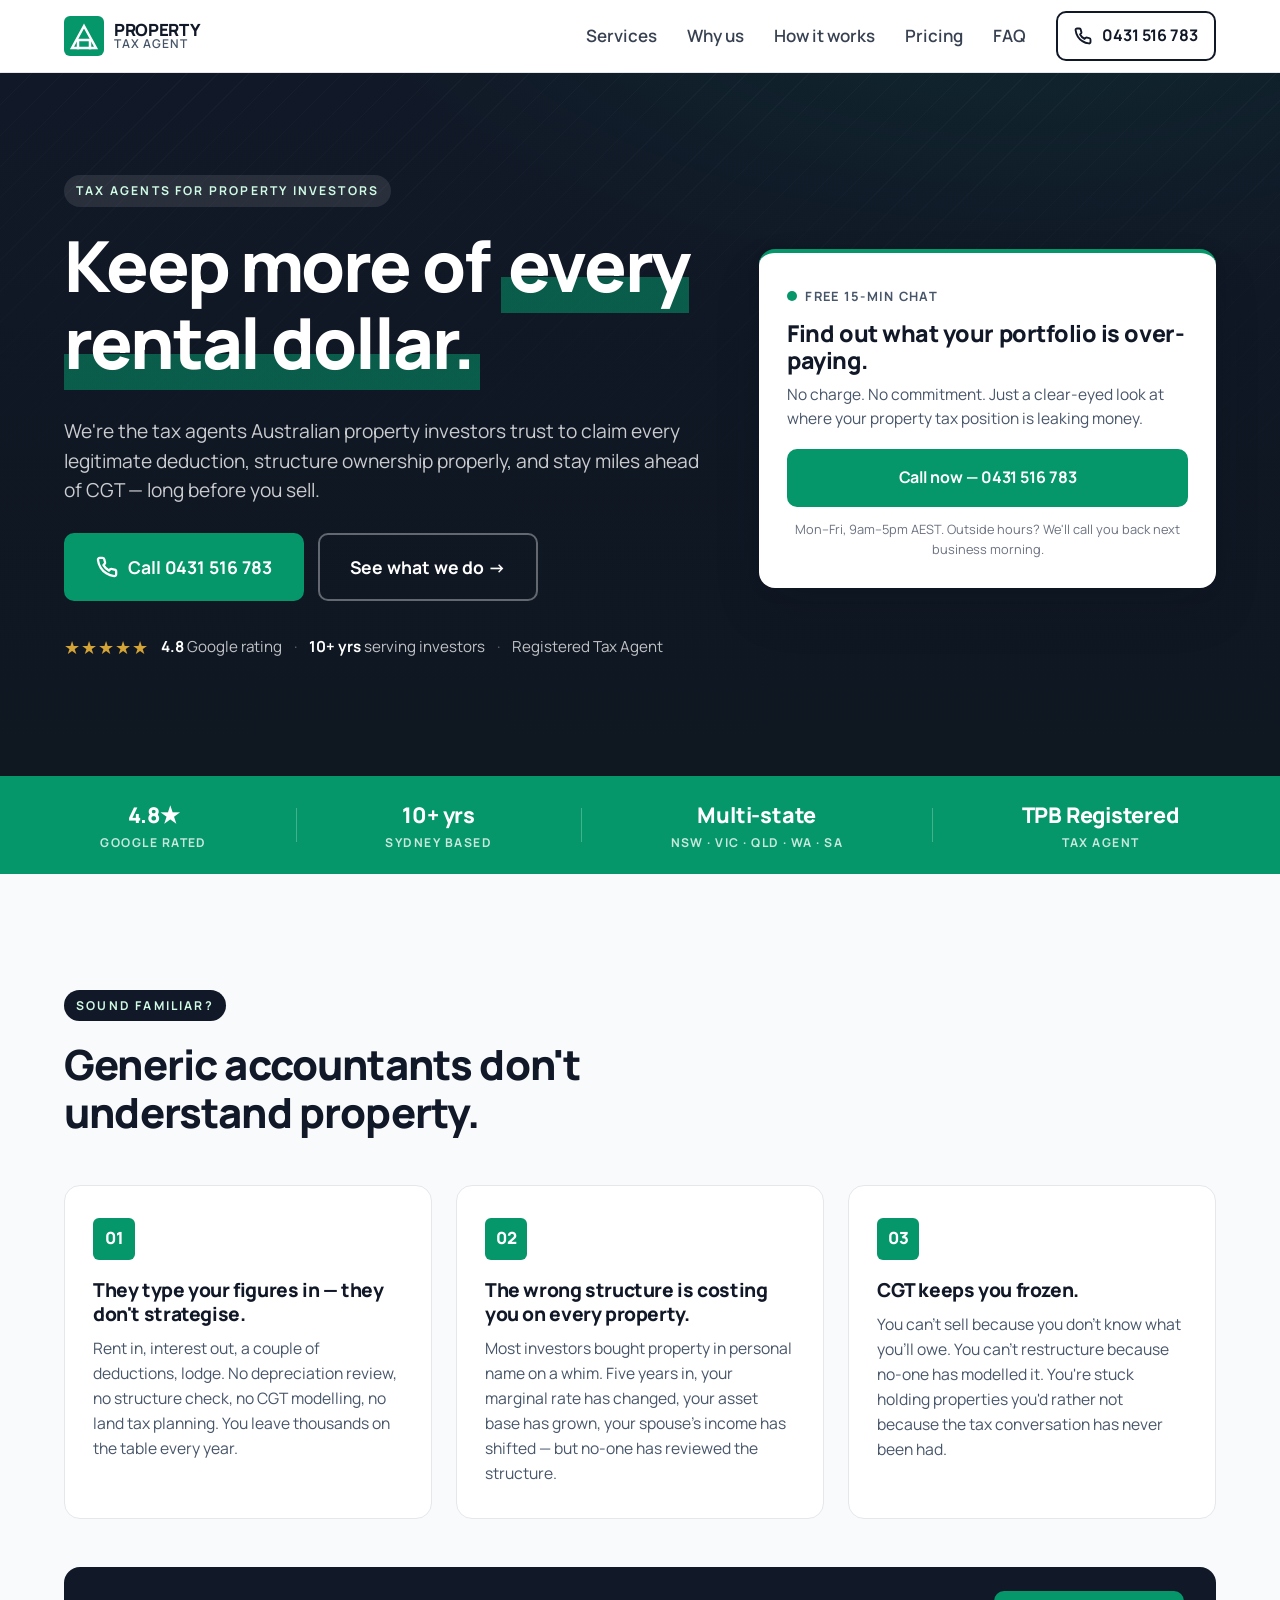
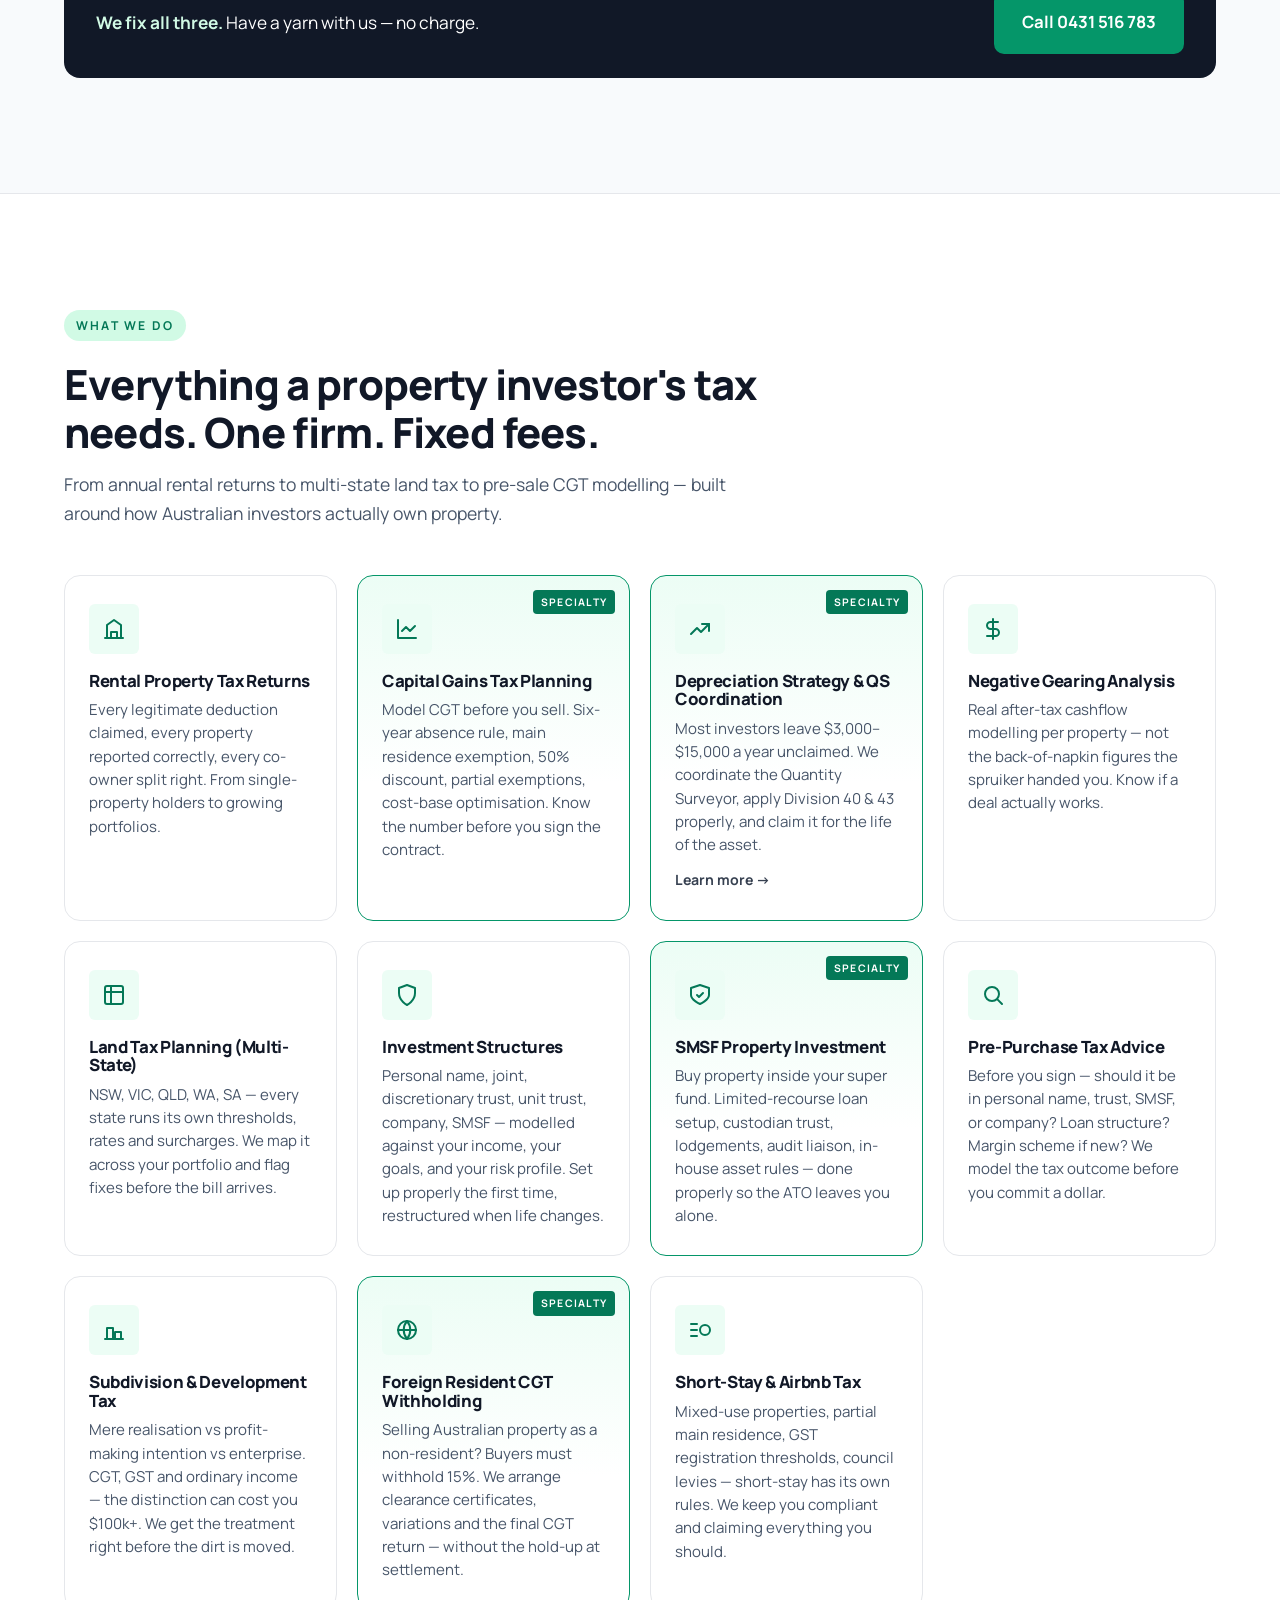
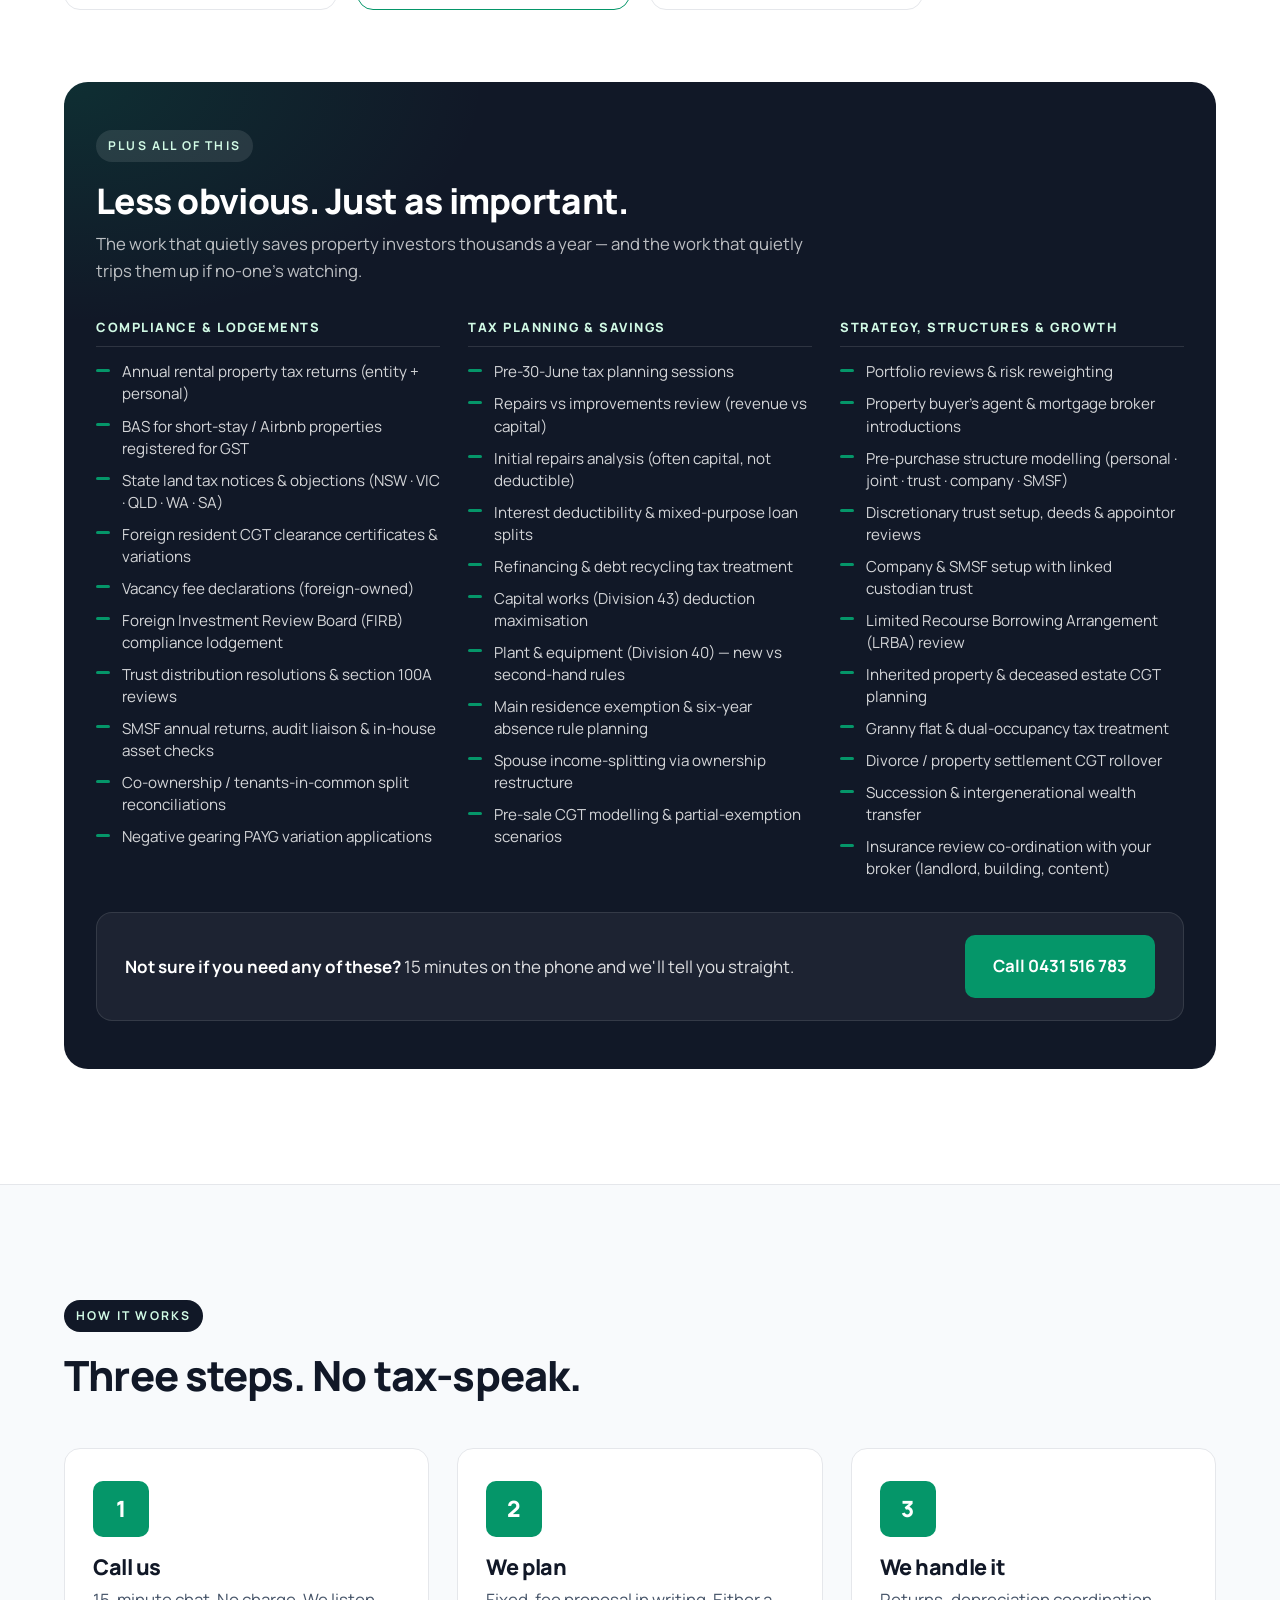
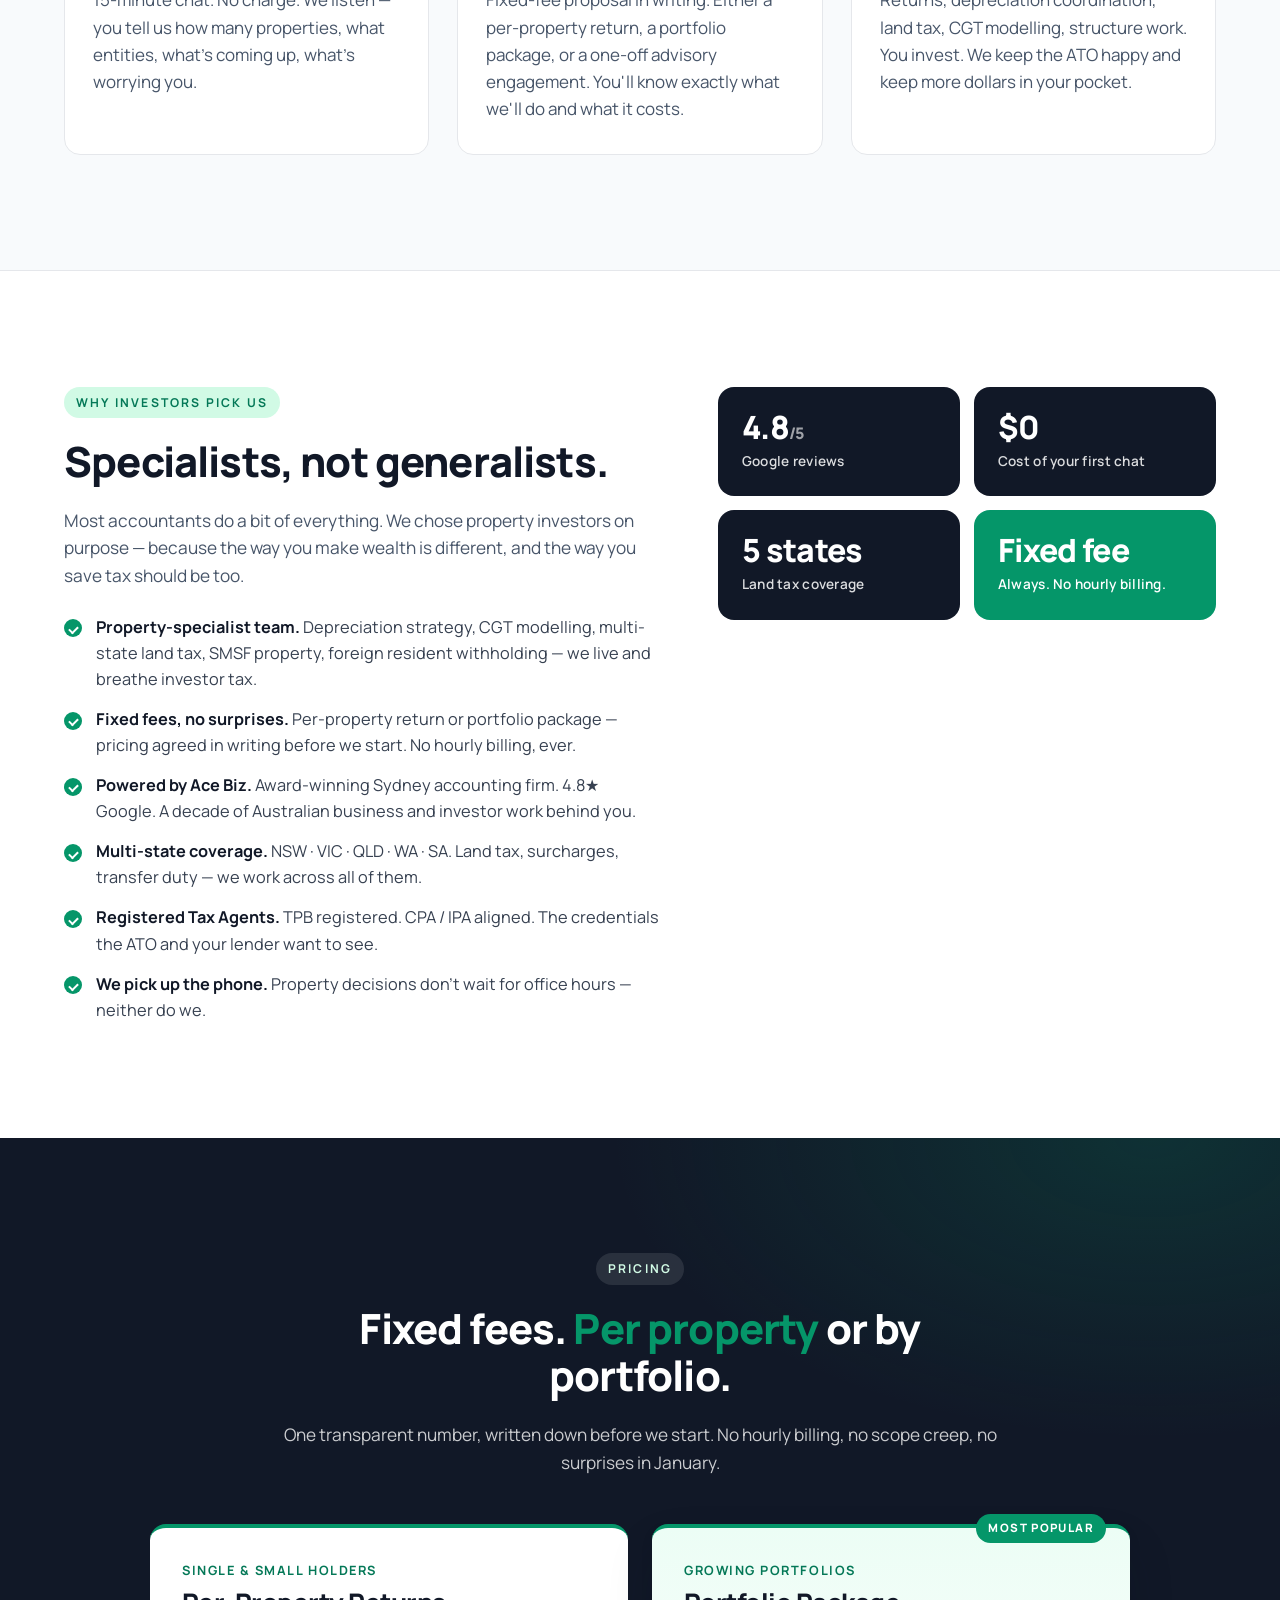
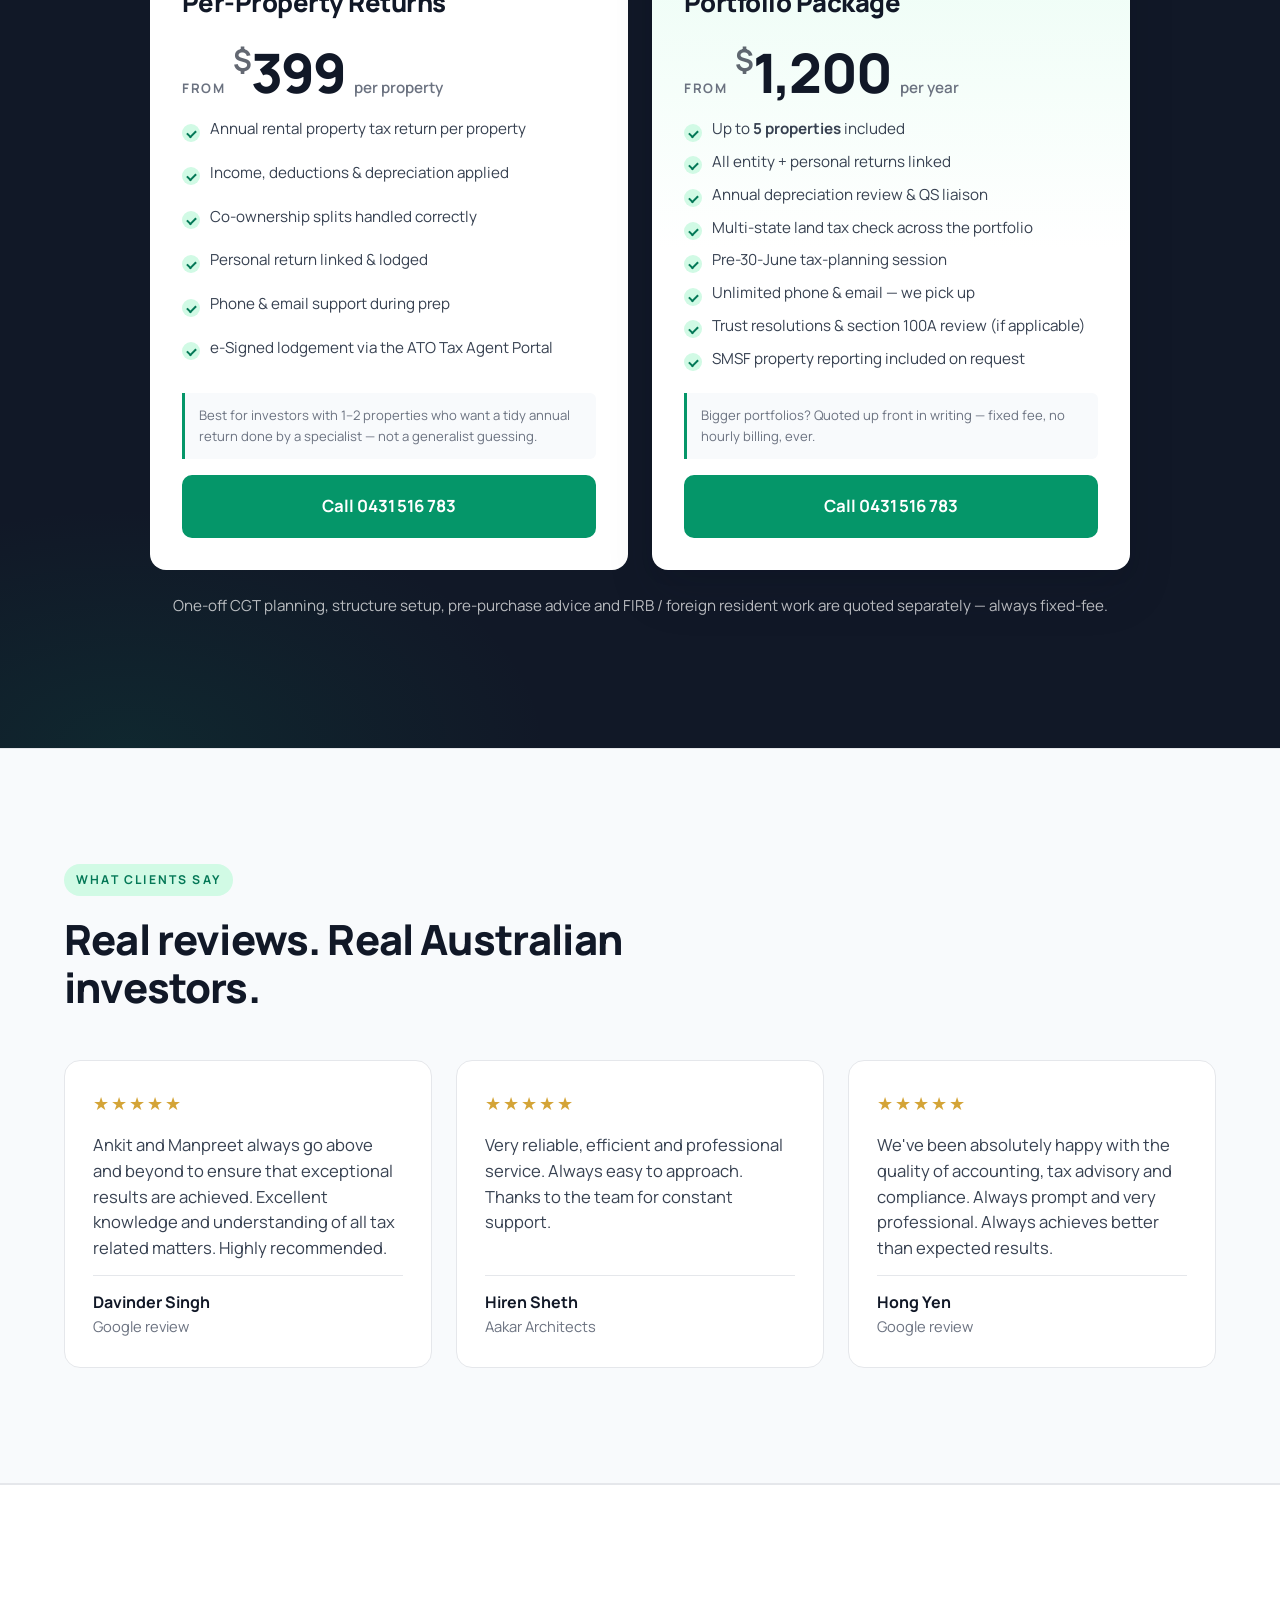
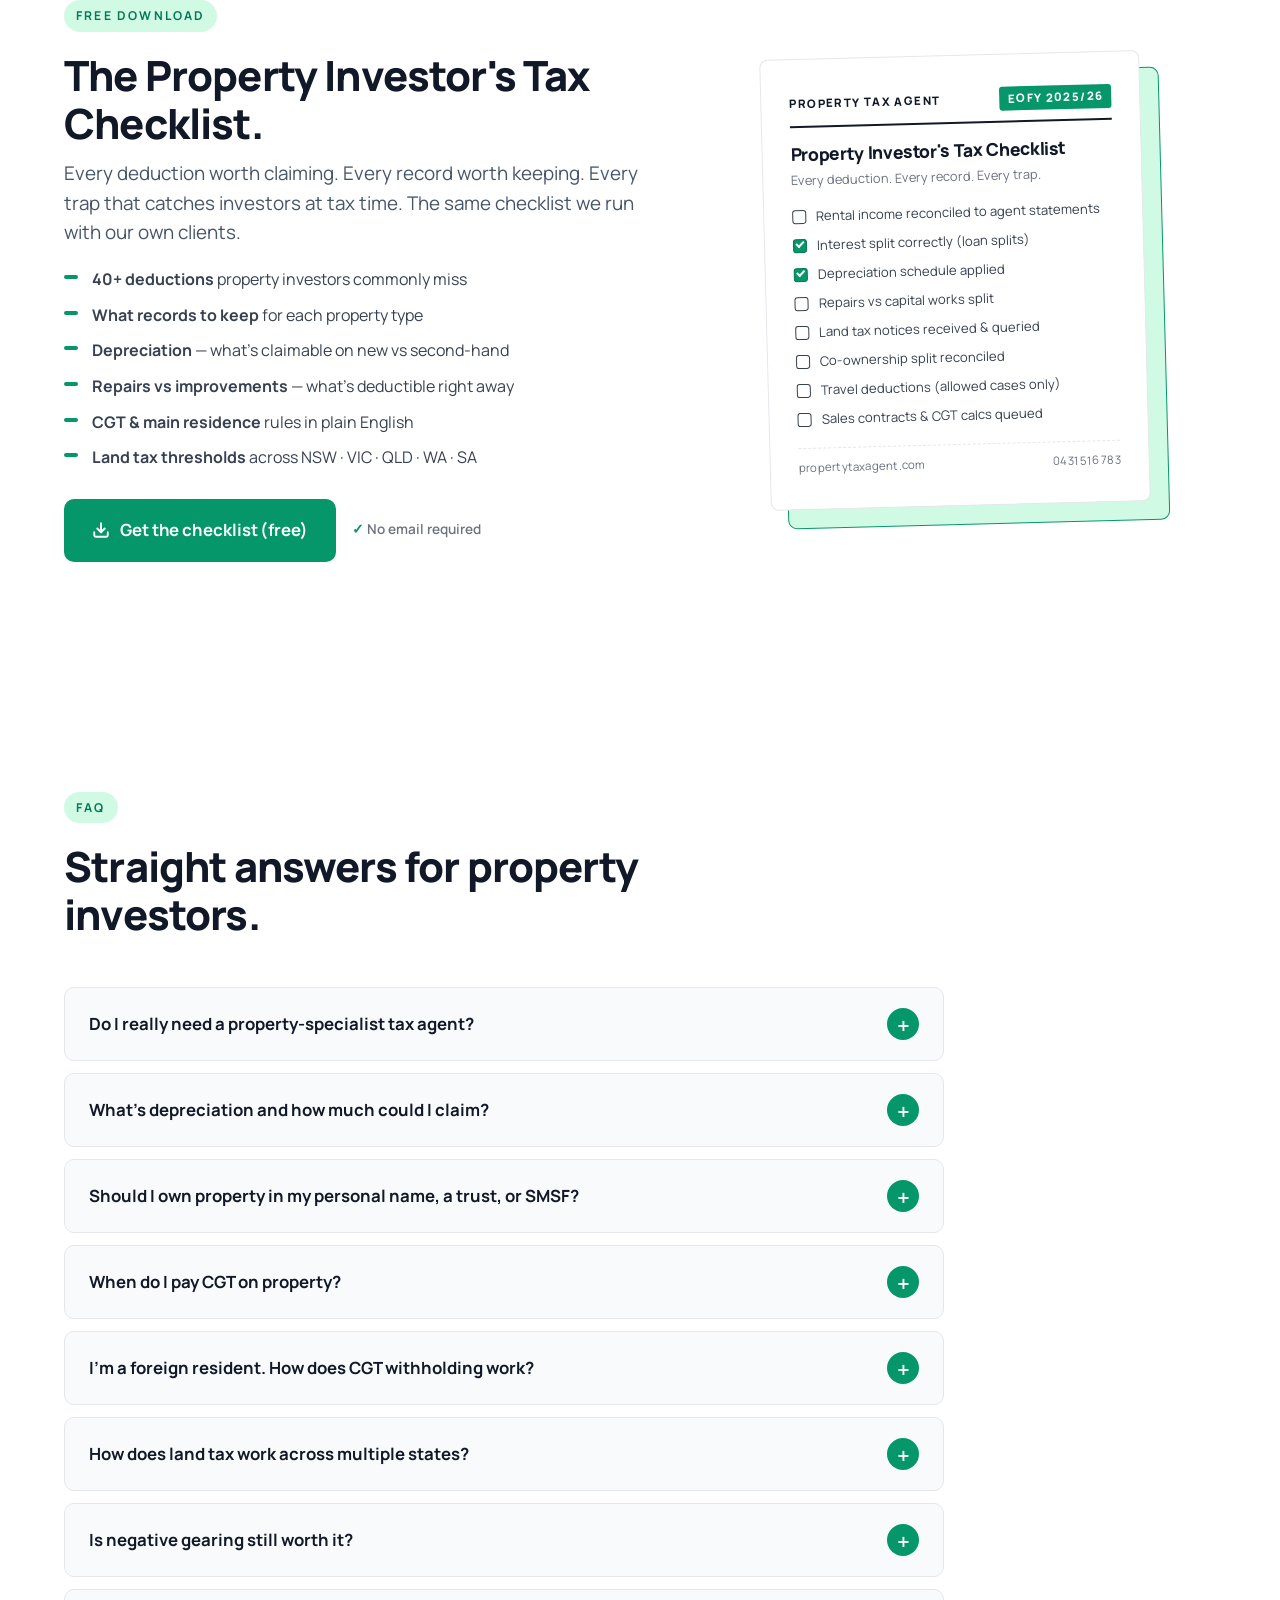
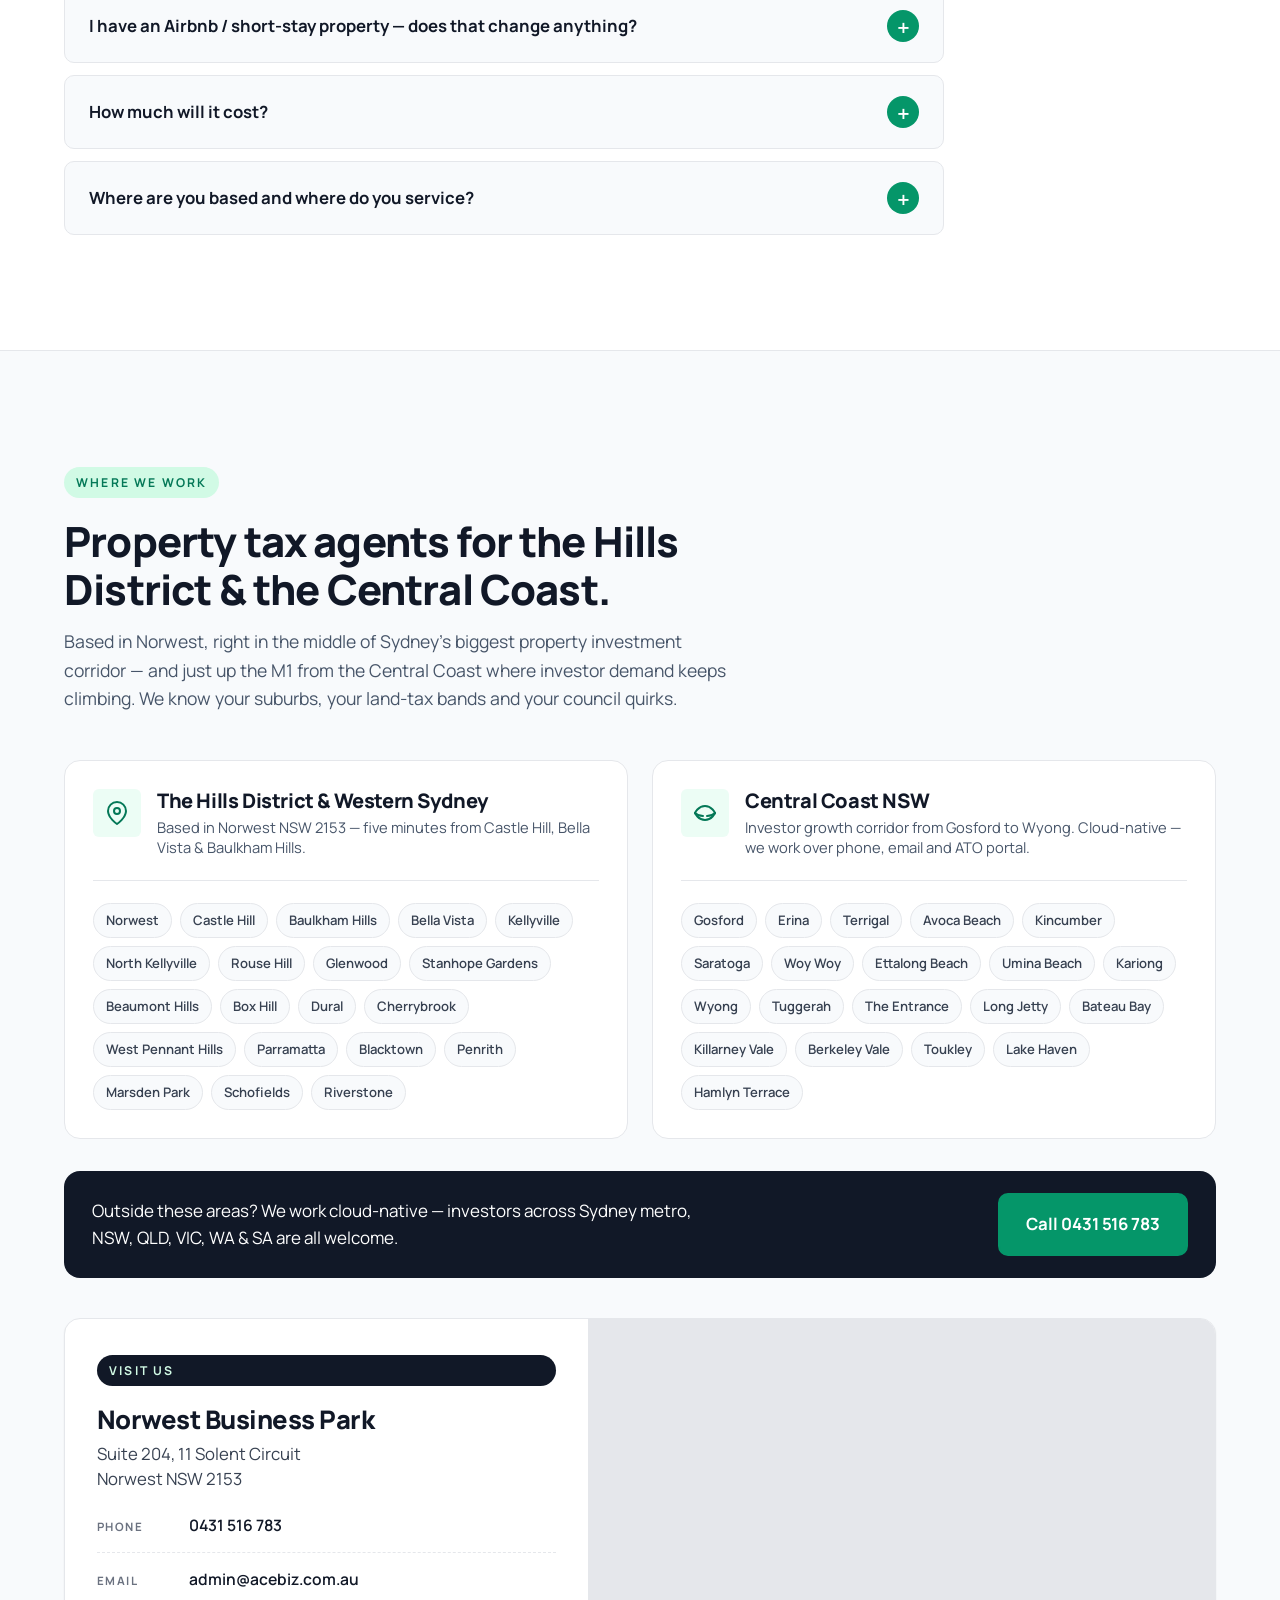
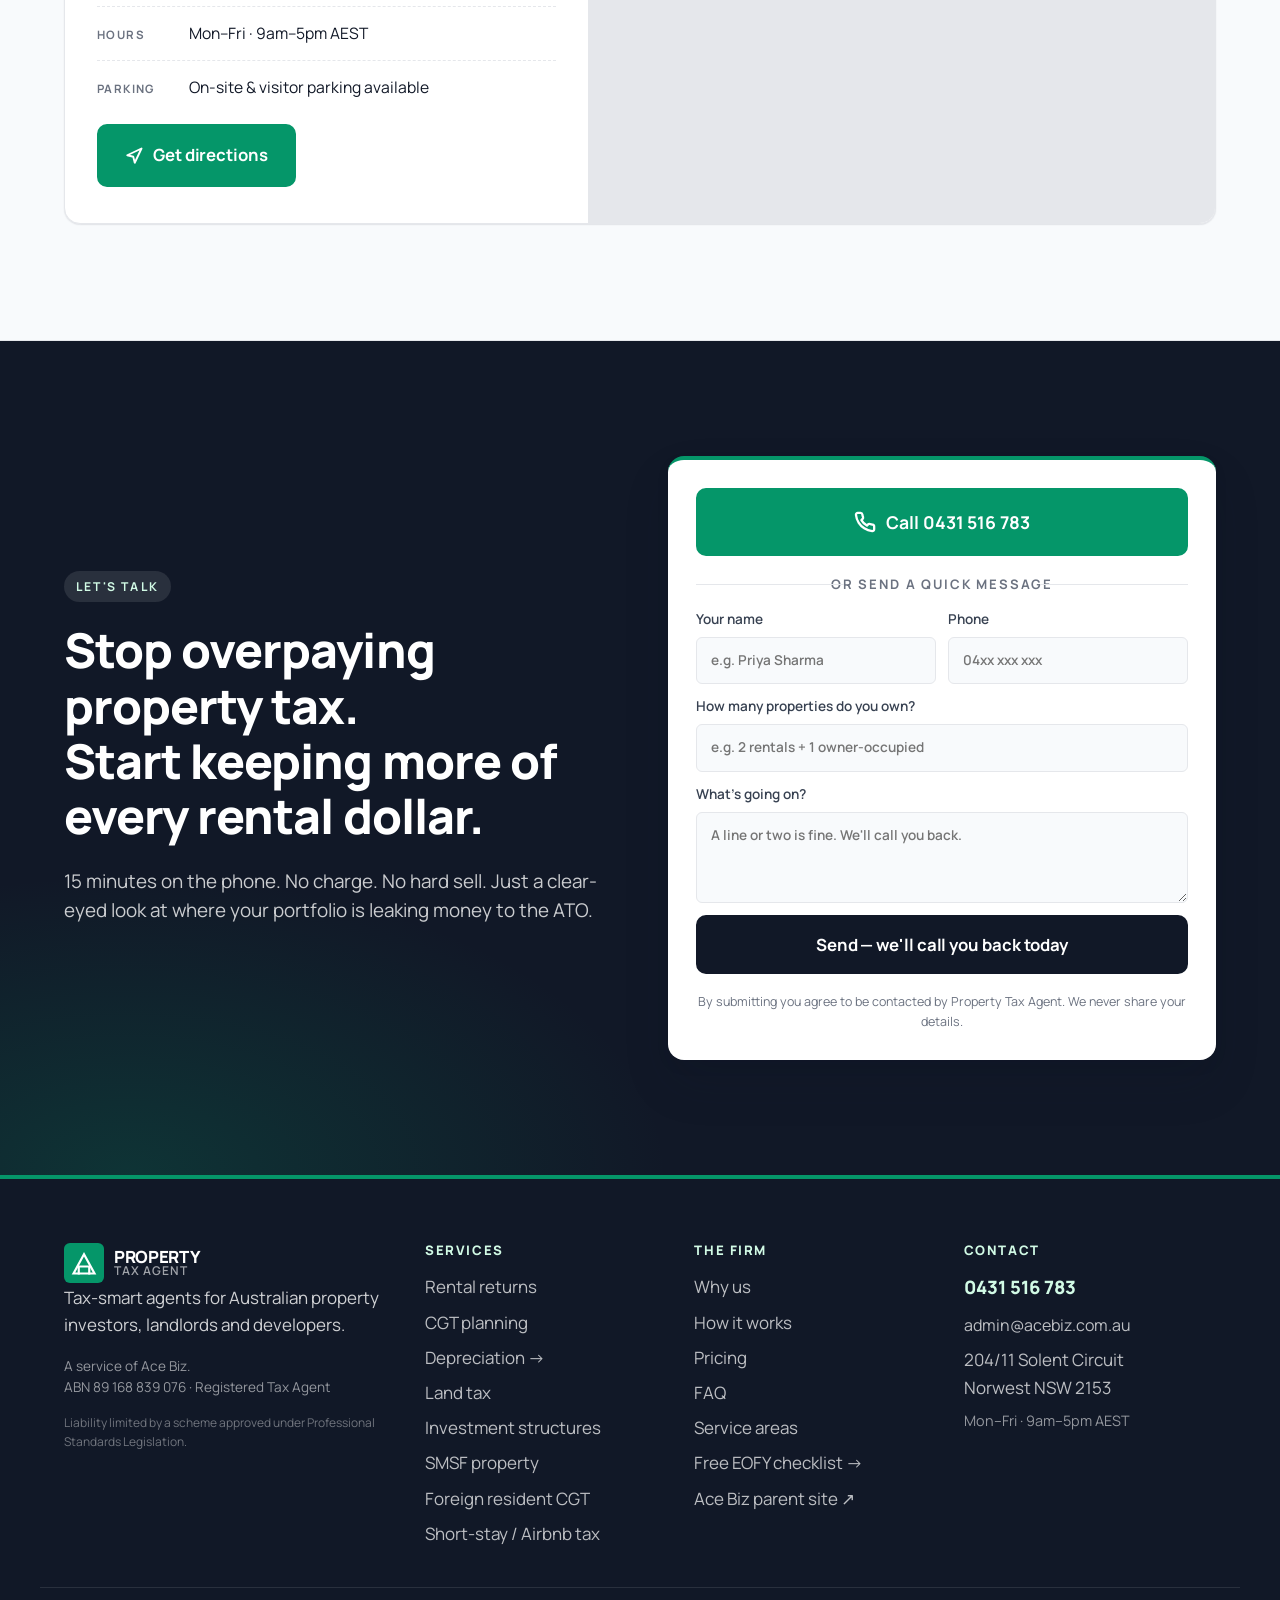
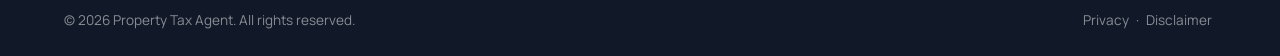
==== commit 967b38e1: "Fix phone number — correct mobile is 0431 516 783 Previous push had the trailing digit wrong (784 vs" ====
--- a/index.html
+++ b/index.html
@@ -4,7 +4,7 @@
 <meta charset="utf-8">
 <meta name="viewport" content="width=device-width,initial-scale=1">
 <title>Property Tax Agent | Tax-Smart Accountants for Australian Property Investors</title>
-<meta name="description" content="Specialist tax agents for Australian property investors. Rental tax returns, depreciation, CGT, land tax, SMSF property &amp; structures. Returns from $399/property. Hills &amp; Central Coast NSW. Call 0431 516 784.">
+<meta name="description" content="Specialist tax agents for Australian property investors. Rental tax returns, depreciation, CGT, land tax, SMSF property &amp; structures. Returns from $399/property. Hills &amp; Central Coast NSW. Call 0431 516 783.">
 <meta name="theme-color" content="#111827">
 <meta property="og:title" content="Property Tax Agent — Keep more of every rental dollar.">
 <meta property="og:description" content="Specialist tax agents for Australian property investors. Rental returns, depreciation, CGT, land tax, SMSF.">
@@ -29,7 +29,7 @@
       "url": "https://propertytaxagent.com",
       "image": "https://propertytaxagent.com/og-image.png",
       "logo": "https://propertytaxagent.com/logo.png",
-      "telephone": "+61-431-516-784",
+      "telephone": "+61-431-516-783",
       "email": "admin@acebiz.com.au",
       "priceRange": "$$",
       "currenciesAccepted": "AUD",
@@ -199,11 +199,11 @@
       <a href="#pricing">Pricing</a>
       <a href="#faq">FAQ</a>
     </nav>
-    <a class="btn btn-call hdr-cta" href="tel:+61431516784">
+    <a class="btn btn-call hdr-cta" href="tel:+61431516783">
       <svg viewBox="0 0 24 24" width="18" height="18" fill="none" stroke="currentColor" stroke-width="2.5" stroke-linecap="round" stroke-linejoin="round" aria-hidden="true">
         <path d="M22 16.92v3a2 2 0 0 1-2.18 2 19.79 19.79 0 0 1-8.63-3.07 19.5 19.5 0 0 1-6-6 19.79 19.79 0 0 1-3.07-8.67A2 2 0 0 1 4.11 2h3a2 2 0 0 1 2 1.72c.13.96.37 1.9.72 2.81a2 2 0 0 1-.45 2.11L8.09 9.91a16 16 0 0 0 6 6l1.27-1.27a2 2 0 0 1 2.11-.45c.91.35 1.85.59 2.81.72A2 2 0 0 1 22 16.92z"/>
       </svg>
-      <span><strong>0431 516 784</strong></span>
+      <span><strong>0431 516 783</strong></span>
     </a>
   </div>
 </header>
@@ -218,11 +218,11 @@
       <h1>Keep more of <span class="hl">every rental dollar.</span></h1>
       <p class="lead">We're the tax agents Australian property investors trust to claim every legitimate deduction, structure ownership properly, and stay miles ahead of CGT — long before you sell.</p>
       <div class="cta-row">
-        <a class="btn btn-primary btn-xl" href="tel:+61431516784">
+        <a class="btn btn-primary btn-xl" href="tel:+61431516783">
           <svg viewBox="0 0 24 24" width="22" height="22" fill="none" stroke="currentColor" stroke-width="2.5" stroke-linecap="round" stroke-linejoin="round" aria-hidden="true">
             <path d="M22 16.92v3a2 2 0 0 1-2.18 2 19.79 19.79 0 0 1-8.63-3.07 19.5 19.5 0 0 1-6-6 19.79 19.79 0 0 1-3.07-8.67A2 2 0 0 1 4.11 2h3a2 2 0 0 1 2 1.72c.13.96.37 1.9.72 2.81a2 2 0 0 1-.45 2.11L8.09 9.91a16 16 0 0 0 6 6l1.27-1.27a2 2 0 0 1 2.11-.45c.91.35 1.85.59 2.81.72A2 2 0 0 1 22 16.92z"/>
           </svg>
-          <span>Call 0431 516 784</span>
+          <span>Call 0431 516 783</span>
         </a>
         <a class="btn btn-ghost btn-xl" href="#services">See what we do →</a>
       </div>
@@ -243,7 +243,7 @@
       </div>
       <h2 class="hero-card-title">Find out what your portfolio is over-paying.</h2>
       <p class="hero-card-sub">No charge. No commitment. Just a clear-eyed look at where your property tax position is leaking money.</p>
-      <a class="btn btn-primary btn-block" href="tel:+61431516784">Call now — 0431 516 784</a>
+      <a class="btn btn-primary btn-block" href="tel:+61431516783">Call now — 0431 516 783</a>
       <p class="hero-card-fineprint">Mon–Fri, 9am–5pm AEST. Outside hours? We'll call you back next business morning.</p>
     </aside>
   </div>
@@ -300,7 +300,7 @@
     </div>
     <div class="pain-cta">
       <p class="pain-cta-text"><strong>We fix all three.</strong> Have a yarn with us — no charge.</p>
-      <a class="btn btn-primary btn-lg" href="tel:+61431516784">Call 0431 516 784</a>
+      <a class="btn btn-primary btn-lg" href="tel:+61431516783">Call 0431 516 783</a>
     </div>
   </div>
 </section>
@@ -456,7 +456,7 @@
       </div>
       <div class="more-cta">
         <p><strong>Not sure if you need any of these?</strong> 15 minutes on the phone and we'll tell you straight.</p>
-        <a class="btn btn-primary btn-lg" href="tel:+61431516784">Call 0431 516 784</a>
+        <a class="btn btn-primary btn-lg" href="tel:+61431516783">Call 0431 516 783</a>
       </div>
     </div>
   </div>
@@ -552,7 +552,7 @@
           <li>e-Signed lodgement via the ATO Tax Agent Portal</li>
         </ul>
         <p class="price-fineprint">Best for investors with 1–2 properties who want a tidy annual return done by a specialist — not a generalist guessing.</p>
-        <a class="btn btn-primary btn-block btn-lg" href="tel:+61431516784">Call 0431 516 784</a>
+        <a class="btn btn-primary btn-block btn-lg" href="tel:+61431516783">Call 0431 516 783</a>
       </div>
       <div class="price-card price-card-feat">
         <span class="price-card-badge">Most popular</span>
@@ -574,7 +574,7 @@
           <li>SMSF property reporting included on request</li>
         </ul>
         <p class="price-fineprint">Bigger portfolios? Quoted up front in writing — fixed fee, no hourly billing, ever.</p>
-        <a class="btn btn-primary btn-block btn-lg" href="tel:+61431516784">Call 0431 516 784</a>
+        <a class="btn btn-primary btn-block btn-lg" href="tel:+61431516783">Call 0431 516 783</a>
       </div>
     </div>
     <p class="price-note">One-off CGT planning, structure setup, pre-purchase advice and FIRB / foreign resident work are quoted separately — always fixed-fee.</p>
@@ -655,7 +655,7 @@
         </ul>
         <div class="lm-doc-foot">
           <span>propertytaxagent.com</span>
-          <span>0431 516 784</span>
+          <span>0431 516 783</span>
         </div>
       </div>
     </div>
@@ -795,7 +795,7 @@
 
     <div class="areas-cta">
       <p>Outside these areas? We work cloud-native — investors across Sydney metro, NSW, QLD, VIC, WA &amp; SA are all welcome.</p>
-      <a class="btn btn-primary btn-lg" href="tel:+61431516784">Call 0431 516 784</a>
+      <a class="btn btn-primary btn-lg" href="tel:+61431516783">Call 0431 516 783</a>
     </div>
 
     <!-- Office / map -->
@@ -805,7 +805,7 @@
         <h3>Norwest Business Park</h3>
         <p class="office-addr">Suite 204, 11 Solent Circuit<br>Norwest NSW 2153</p>
         <ul class="office-meta">
-          <li><strong>Phone</strong><a href="tel:+61431516784">0431 516 784</a></li>
+          <li><strong>Phone</strong><a href="tel:+61431516783">0431 516 783</a></li>
           <li><strong>Email</strong><a href="mailto:admin@acebiz.com.au">admin@acebiz.com.au</a></li>
           <li><strong>Hours</strong><span>Mon&ndash;Fri · 9am&ndash;5pm AEST</span></li>
           <li><strong>Parking</strong><span>On-site &amp; visitor parking available</span></li>
@@ -841,11 +841,11 @@
       <p class="lead">15 minutes on the phone. No charge. No hard sell. Just a clear-eyed look at where your portfolio is leaking money to the ATO.</p>
     </div>
     <div class="final-card">
-      <a class="btn btn-primary btn-block btn-xl" href="tel:+61431516784">
+      <a class="btn btn-primary btn-block btn-xl" href="tel:+61431516783">
         <svg viewBox="0 0 24 24" width="22" height="22" fill="none" stroke="currentColor" stroke-width="2.5" stroke-linecap="round" stroke-linejoin="round" aria-hidden="true">
           <path d="M22 16.92v3a2 2 0 0 1-2.18 2 19.79 19.79 0 0 1-8.63-3.07 19.5 19.5 0 0 1-6-6 19.79 19.79 0 0 1-3.07-8.67A2 2 0 0 1 4.11 2h3a2 2 0 0 1 2 1.72c.13.96.37 1.9.72 2.81a2 2 0 0 1-.45 2.11L8.09 9.91a16 16 0 0 0 6 6l1.27-1.27a2 2 0 0 1 2.11-.45c.91.35 1.85.59 2.81.72A2 2 0 0 1 22 16.92z"/>
         </svg>
-        <span>Call 0431 516 784</span>
+        <span>Call 0431 516 783</span>
       </a>
       <div class="final-or">or send a quick message</div>
       <form class="lead-form" action="mailto:admin@acebiz.com.au?subject=Property%20Tax%20Enquiry" method="post" enctype="text/plain">
@@ -909,7 +909,7 @@
     <div class="ftr-col">
       <h4>Contact</h4>
       <ul class="ftr-contact">
-        <li><a href="tel:+61431516784"><strong>0431 516 784</strong></a></li>
+        <li><a href="tel:+61431516783"><strong>0431 516 783</strong></a></li>
         <li><a href="mailto:admin@acebiz.com.au">admin@acebiz.com.au</a></li>
         <li>204/11 Solent Circuit<br>Norwest NSW 2153</li>
         <li class="ftr-hours">Mon–Fri · 9am–5pm AEST</li>
@@ -924,11 +924,11 @@
 
 <!-- Sticky mobile bar -->
 <div class="stk" role="navigation" aria-label="Quick contact">
-  <a class="stk-call" href="tel:+61431516784">
+  <a class="stk-call" href="tel:+61431516783">
     <svg viewBox="0 0 24 24" width="20" height="20" fill="none" stroke="currentColor" stroke-width="2.5" stroke-linecap="round" stroke-linejoin="round" aria-hidden="true">
       <path d="M22 16.92v3a2 2 0 0 1-2.18 2 19.79 19.79 0 0 1-8.63-3.07 19.5 19.5 0 0 1-6-6 19.79 19.79 0 0 1-3.07-8.67A2 2 0 0 1 4.11 2h3a2 2 0 0 1 2 1.72c.13.96.37 1.9.72 2.81a2 2 0 0 1-.45 2.11L8.09 9.91a16 16 0 0 0 6 6l1.27-1.27a2 2 0 0 1 2.11-.45c.91.35 1.85.59 2.81.72A2 2 0 0 1 22 16.92z"/>
     </svg>
-    <span>Call 0431 516 784</span>
+    <span>Call 0431 516 783</span>
   </a>
   <a class="stk-mail" href="mailto:admin@acebiz.com.au" aria-label="Email us">
     <svg viewBox="0 0 24 24" width="22" height="22" fill="none" stroke="currentColor" stroke-width="2.5" stroke-linecap="round" stroke-linejoin="round" aria-hidden="true">
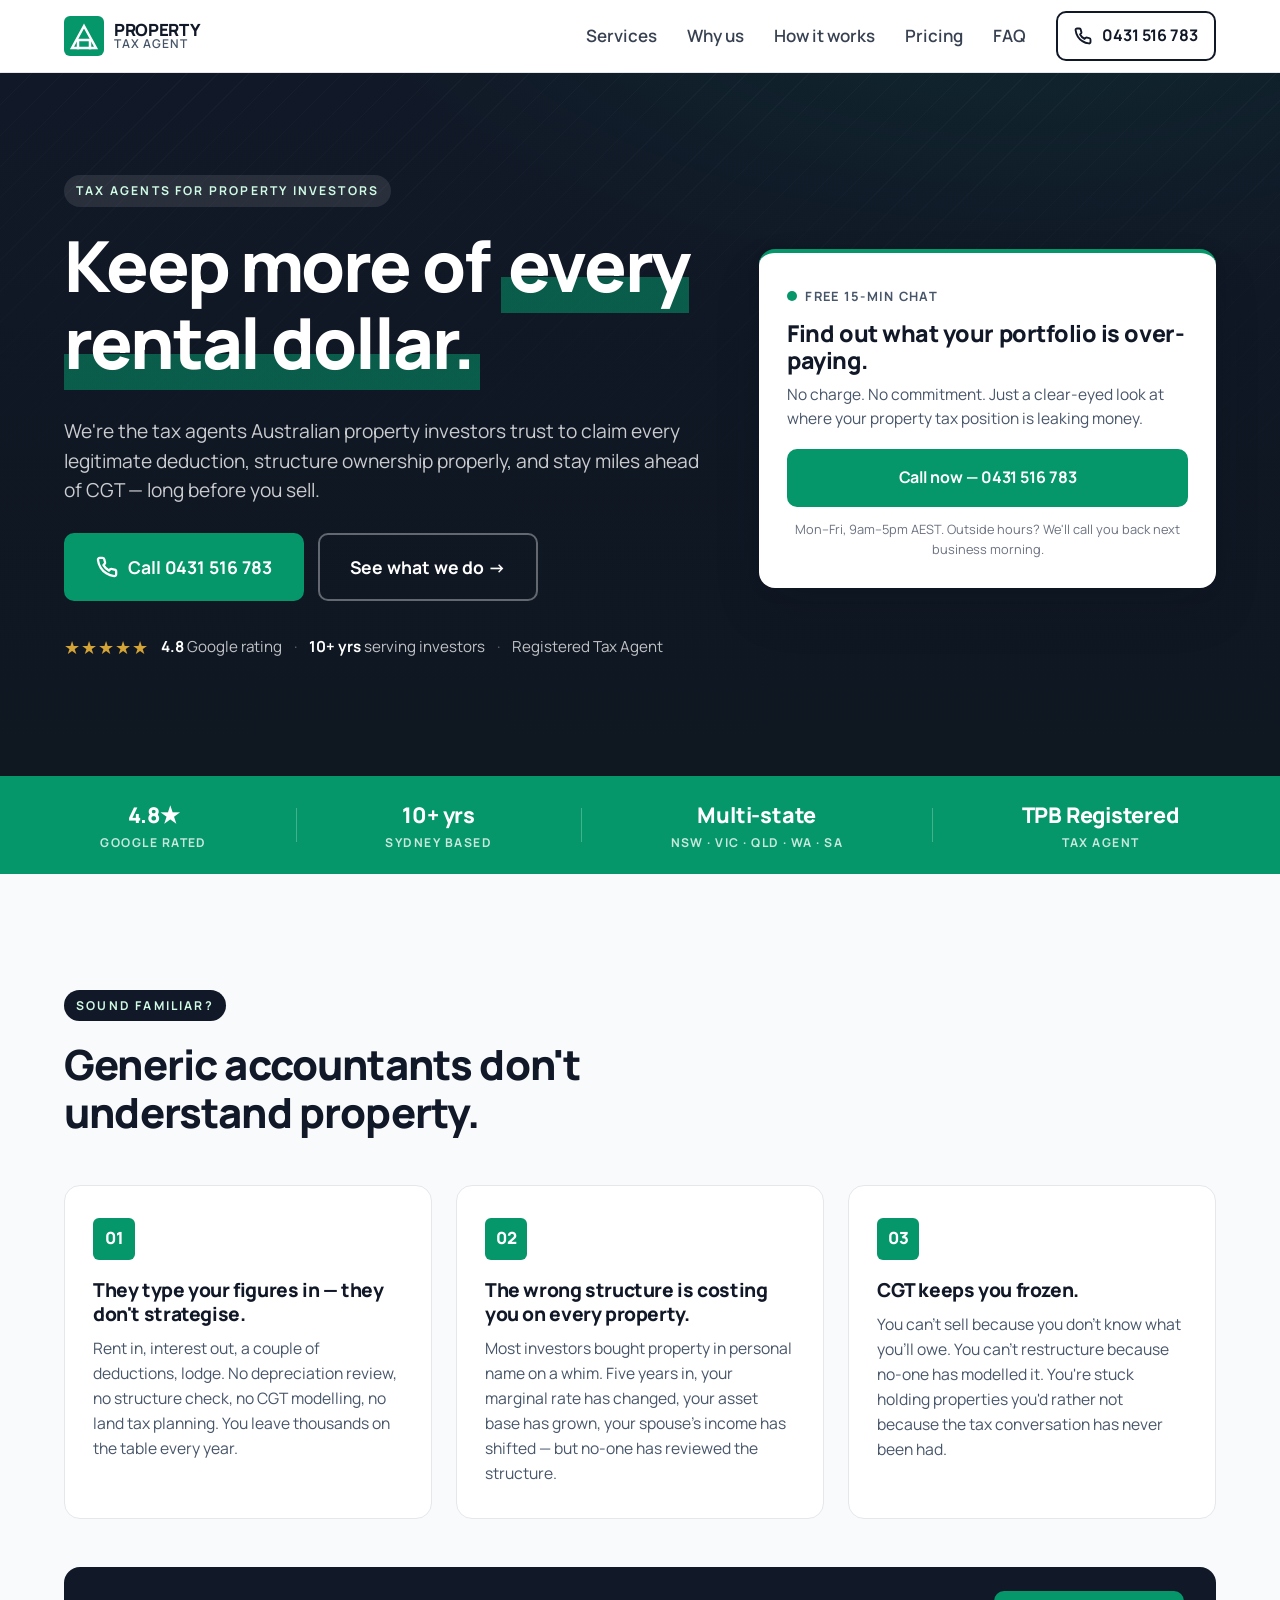
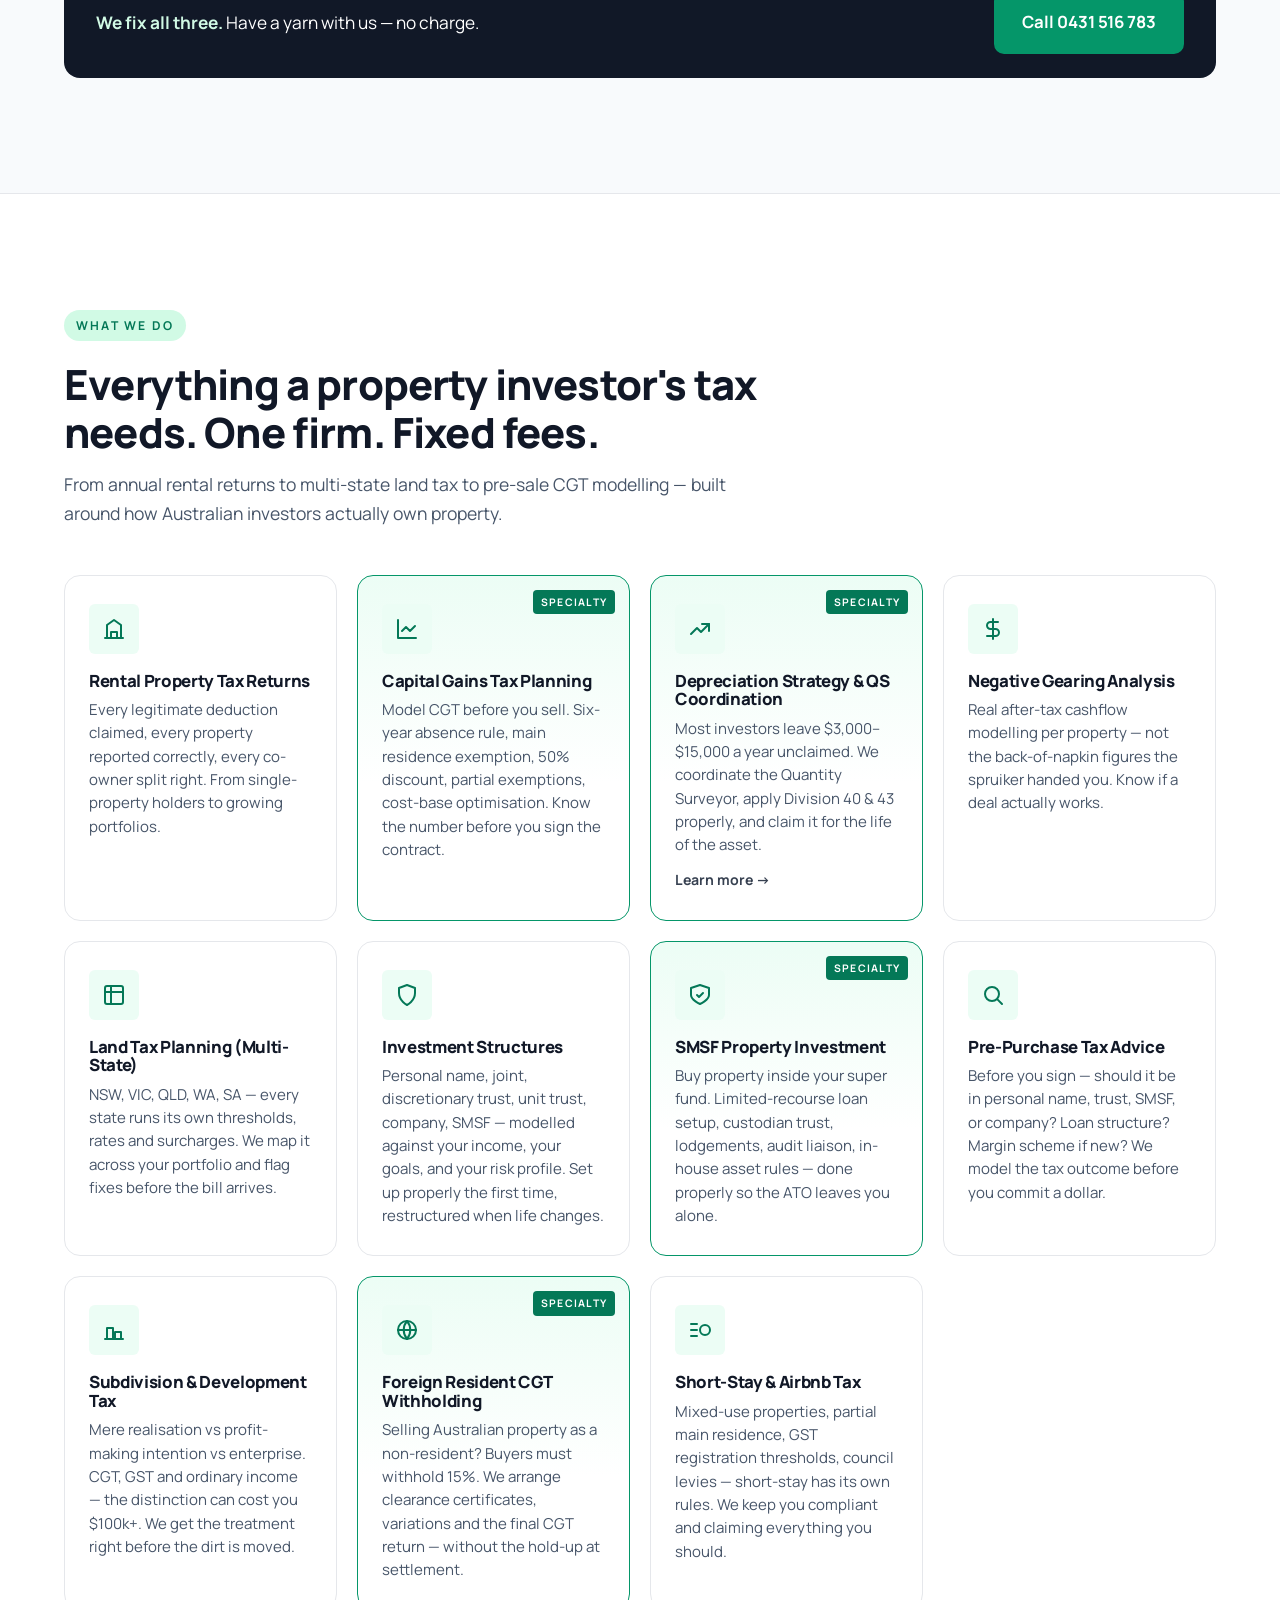
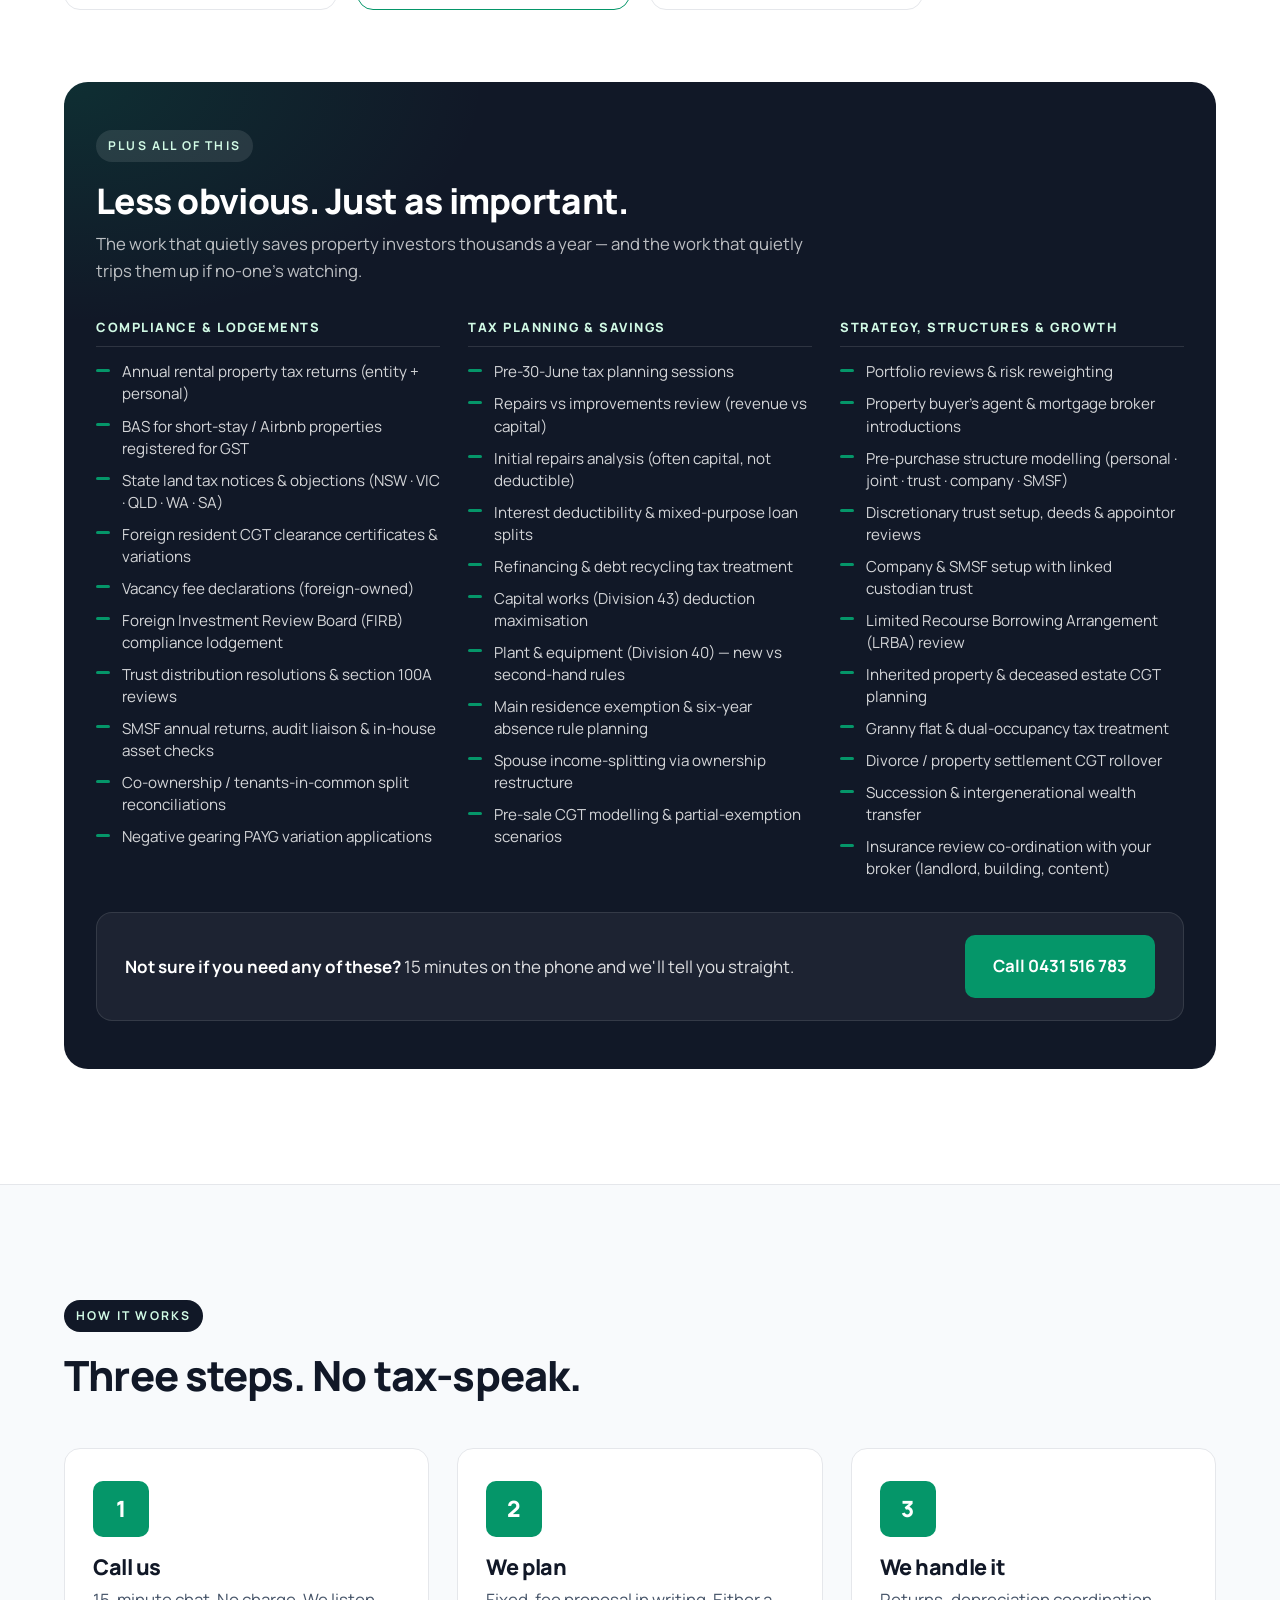
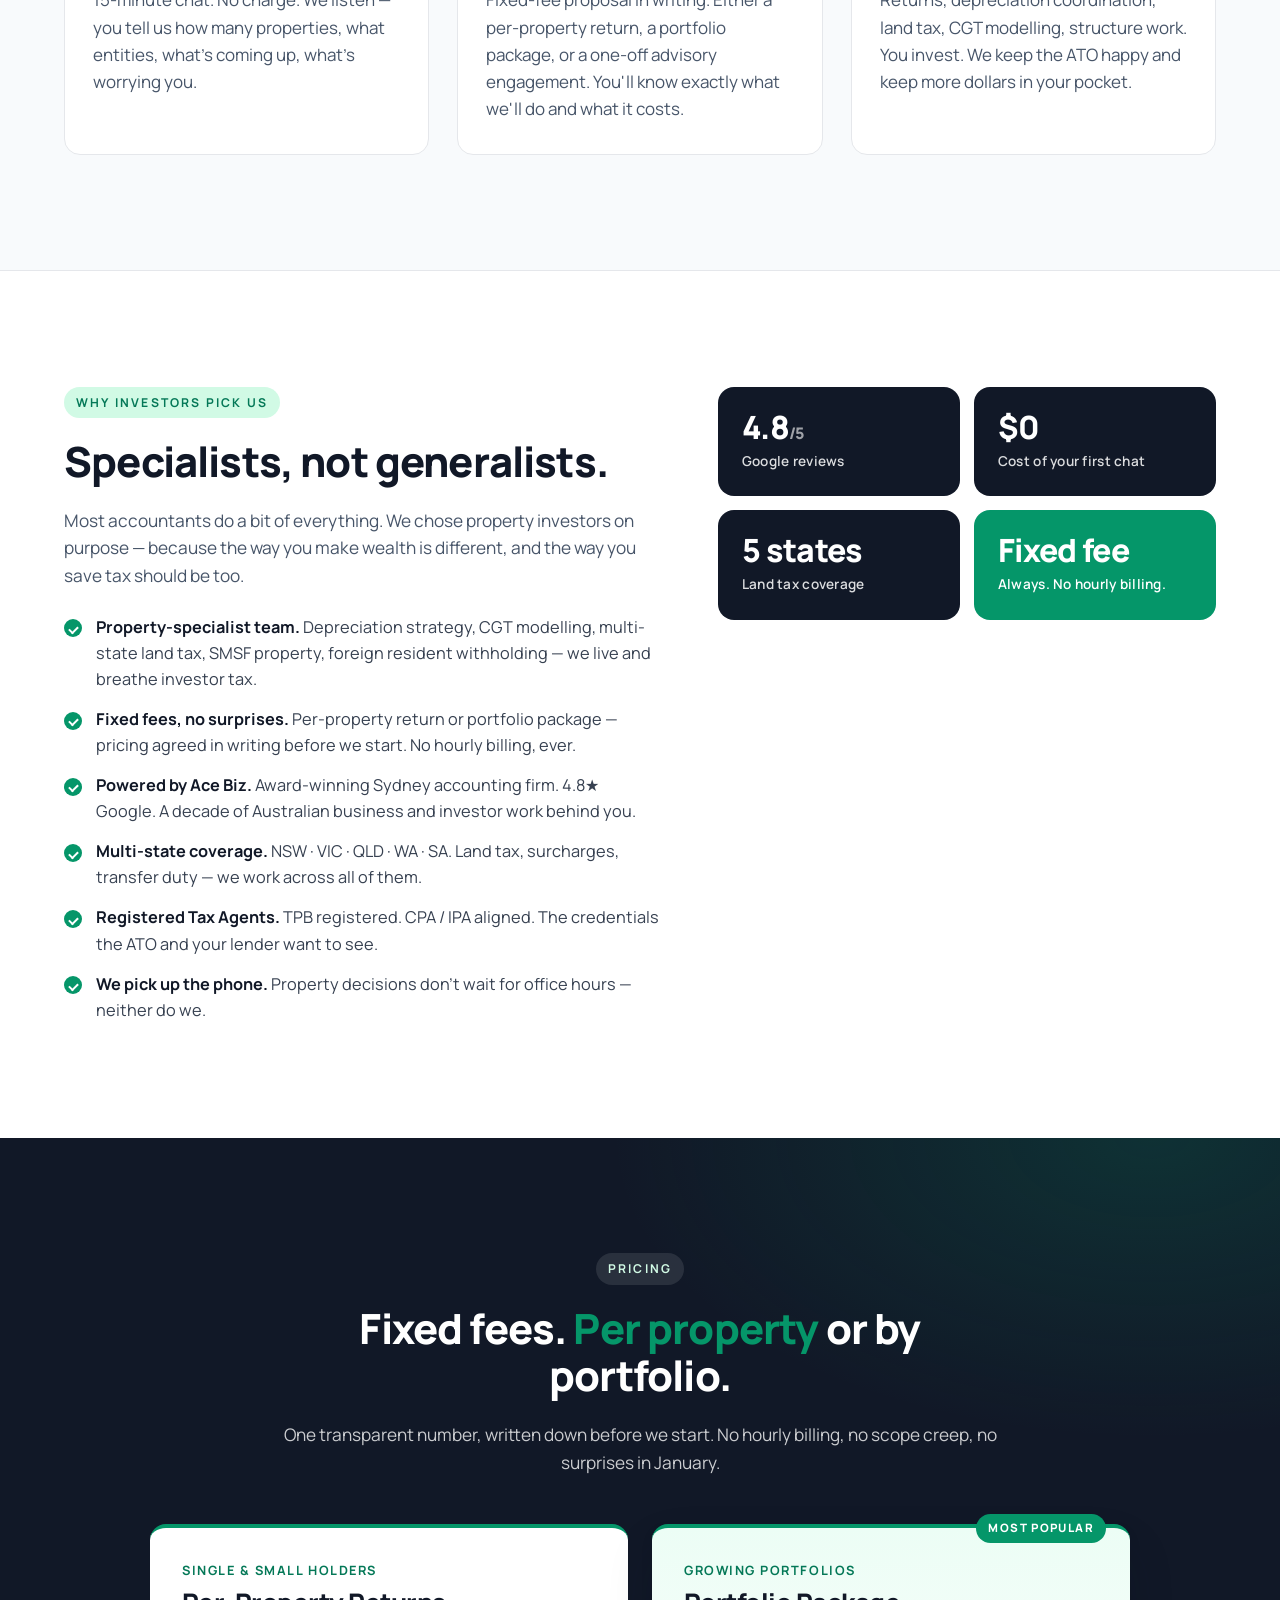
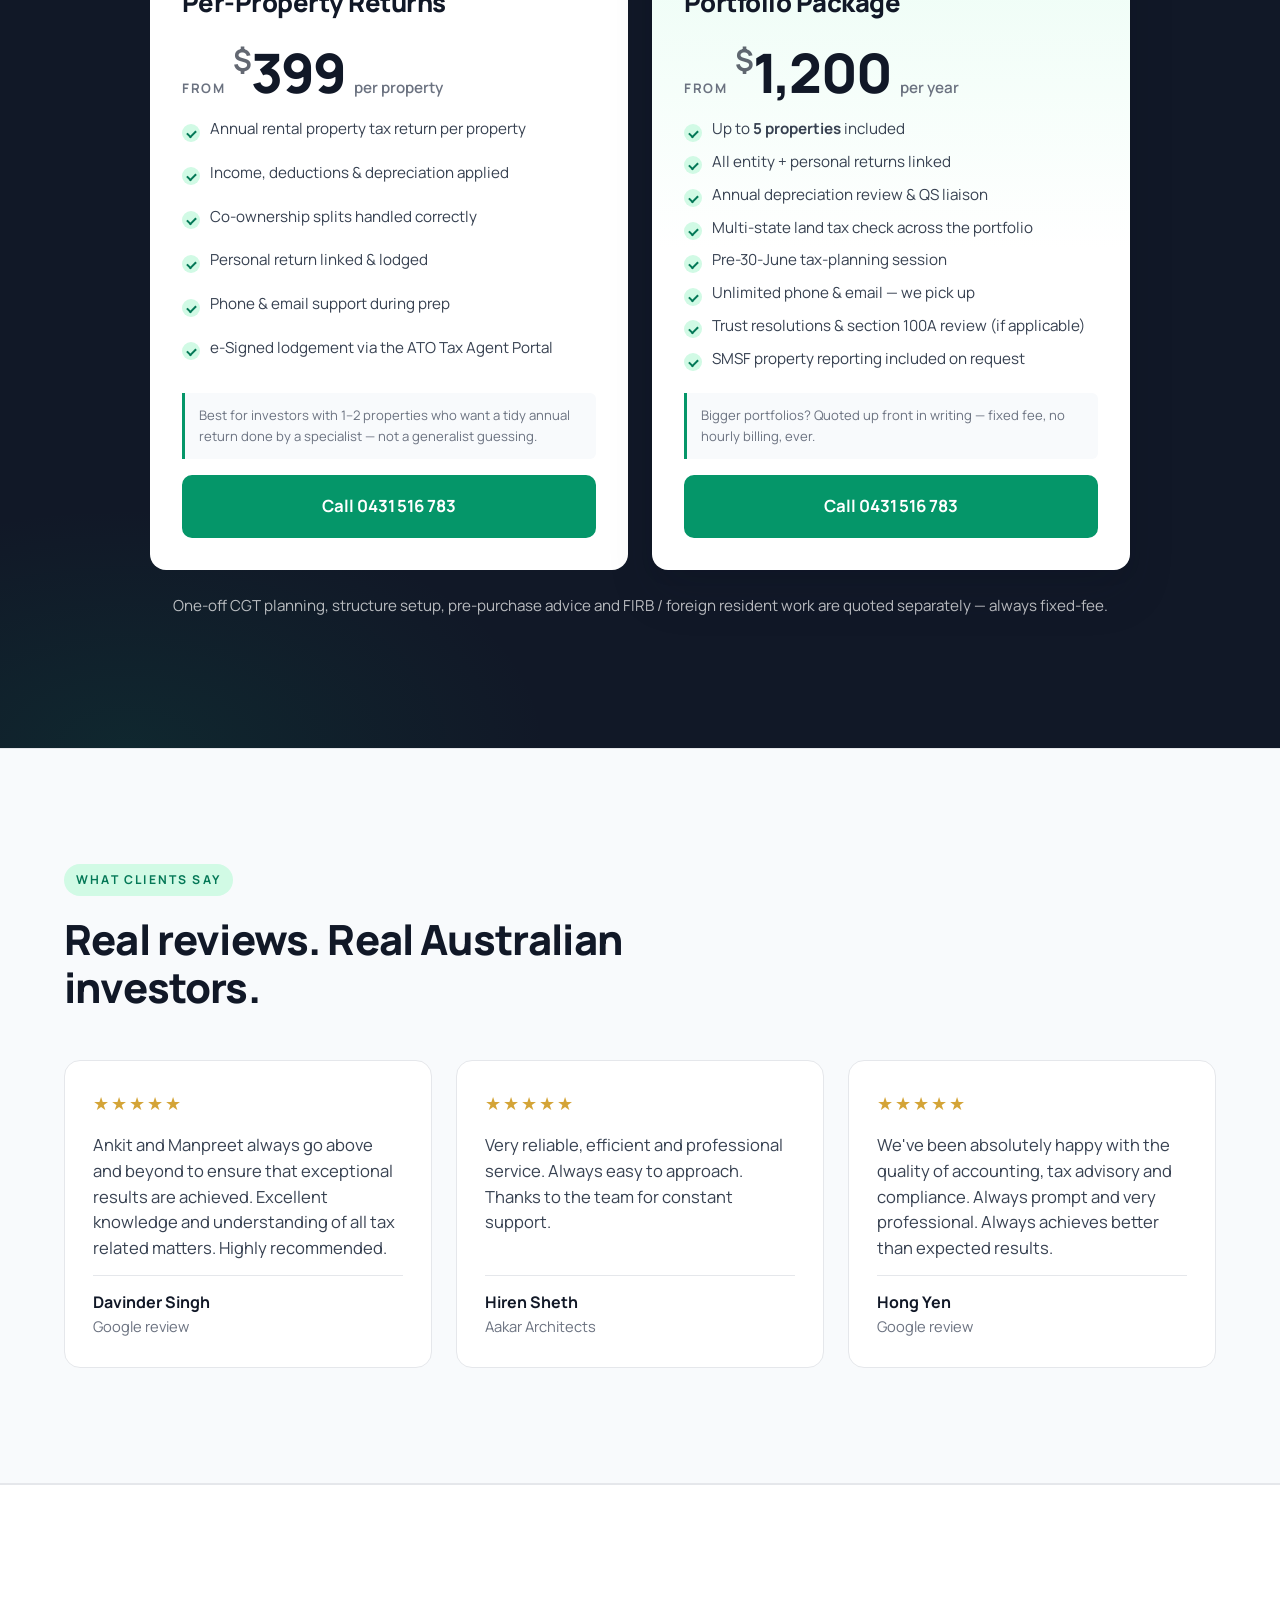
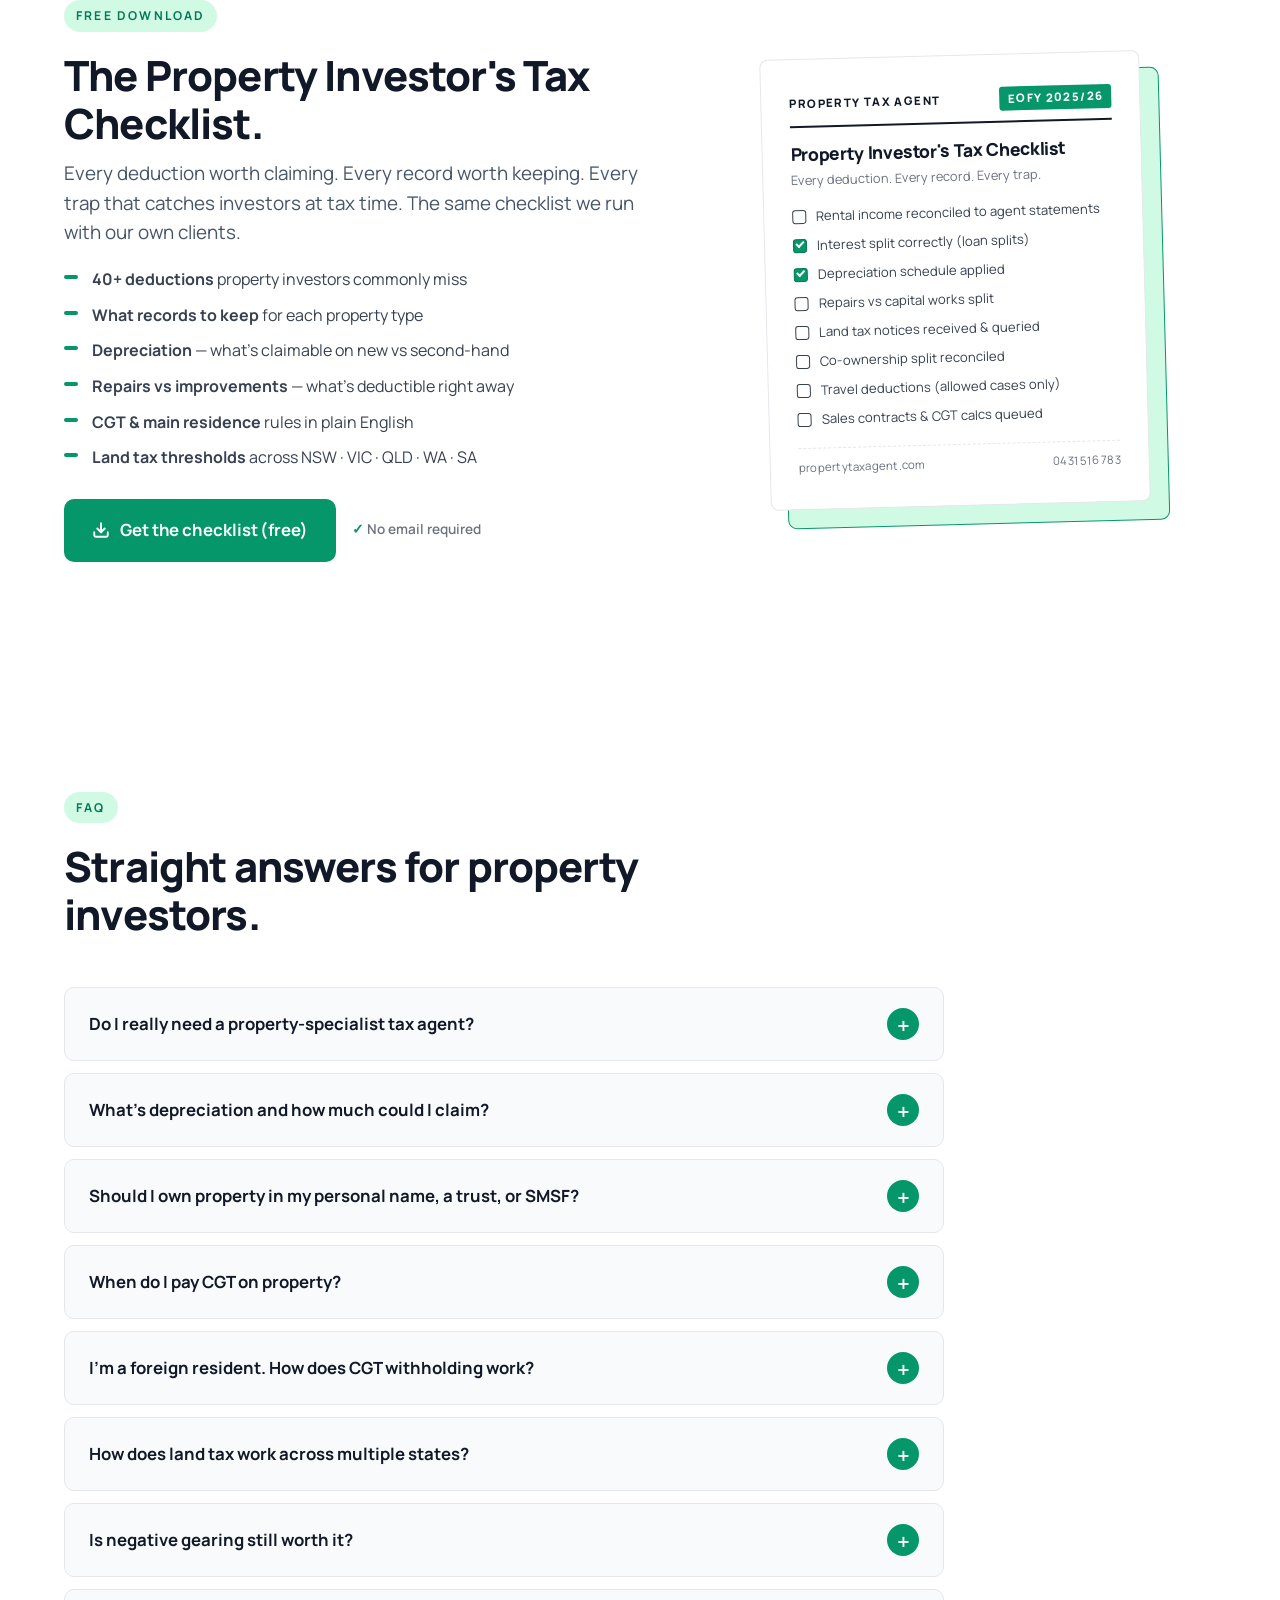
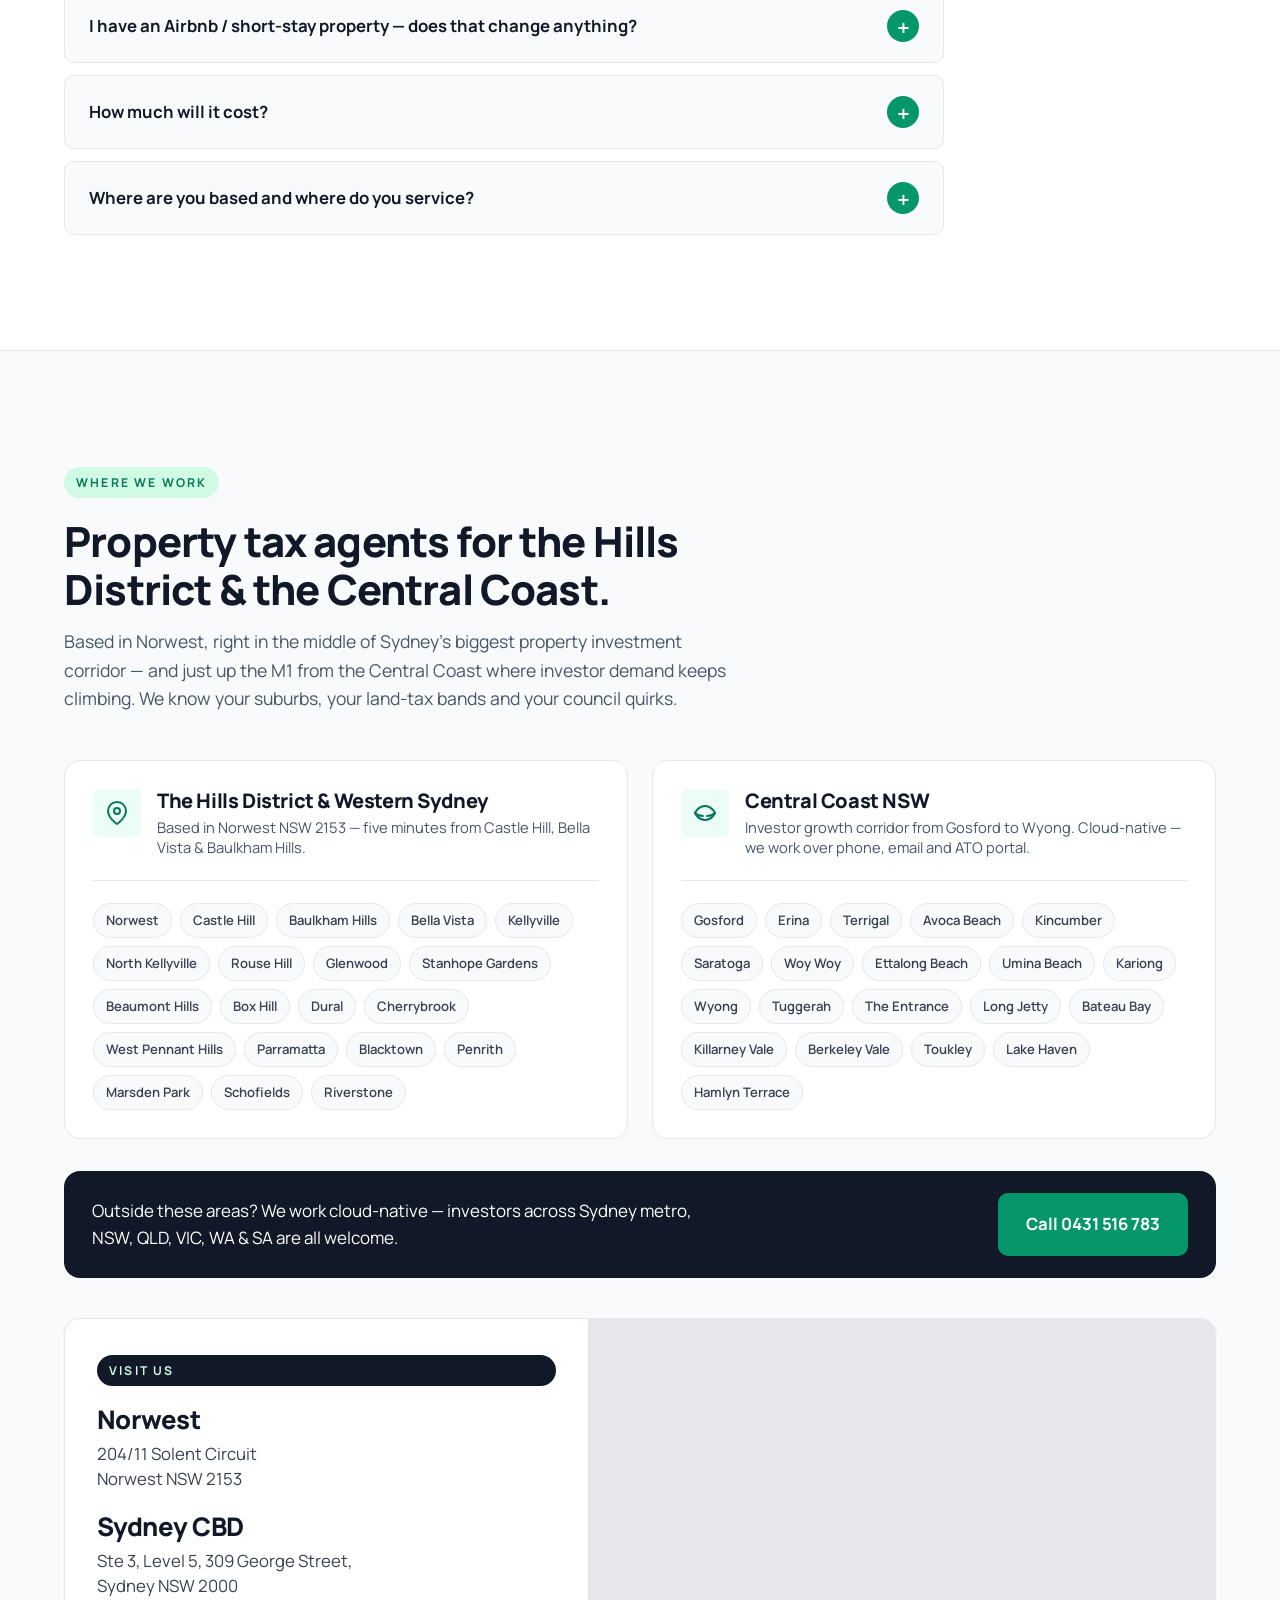
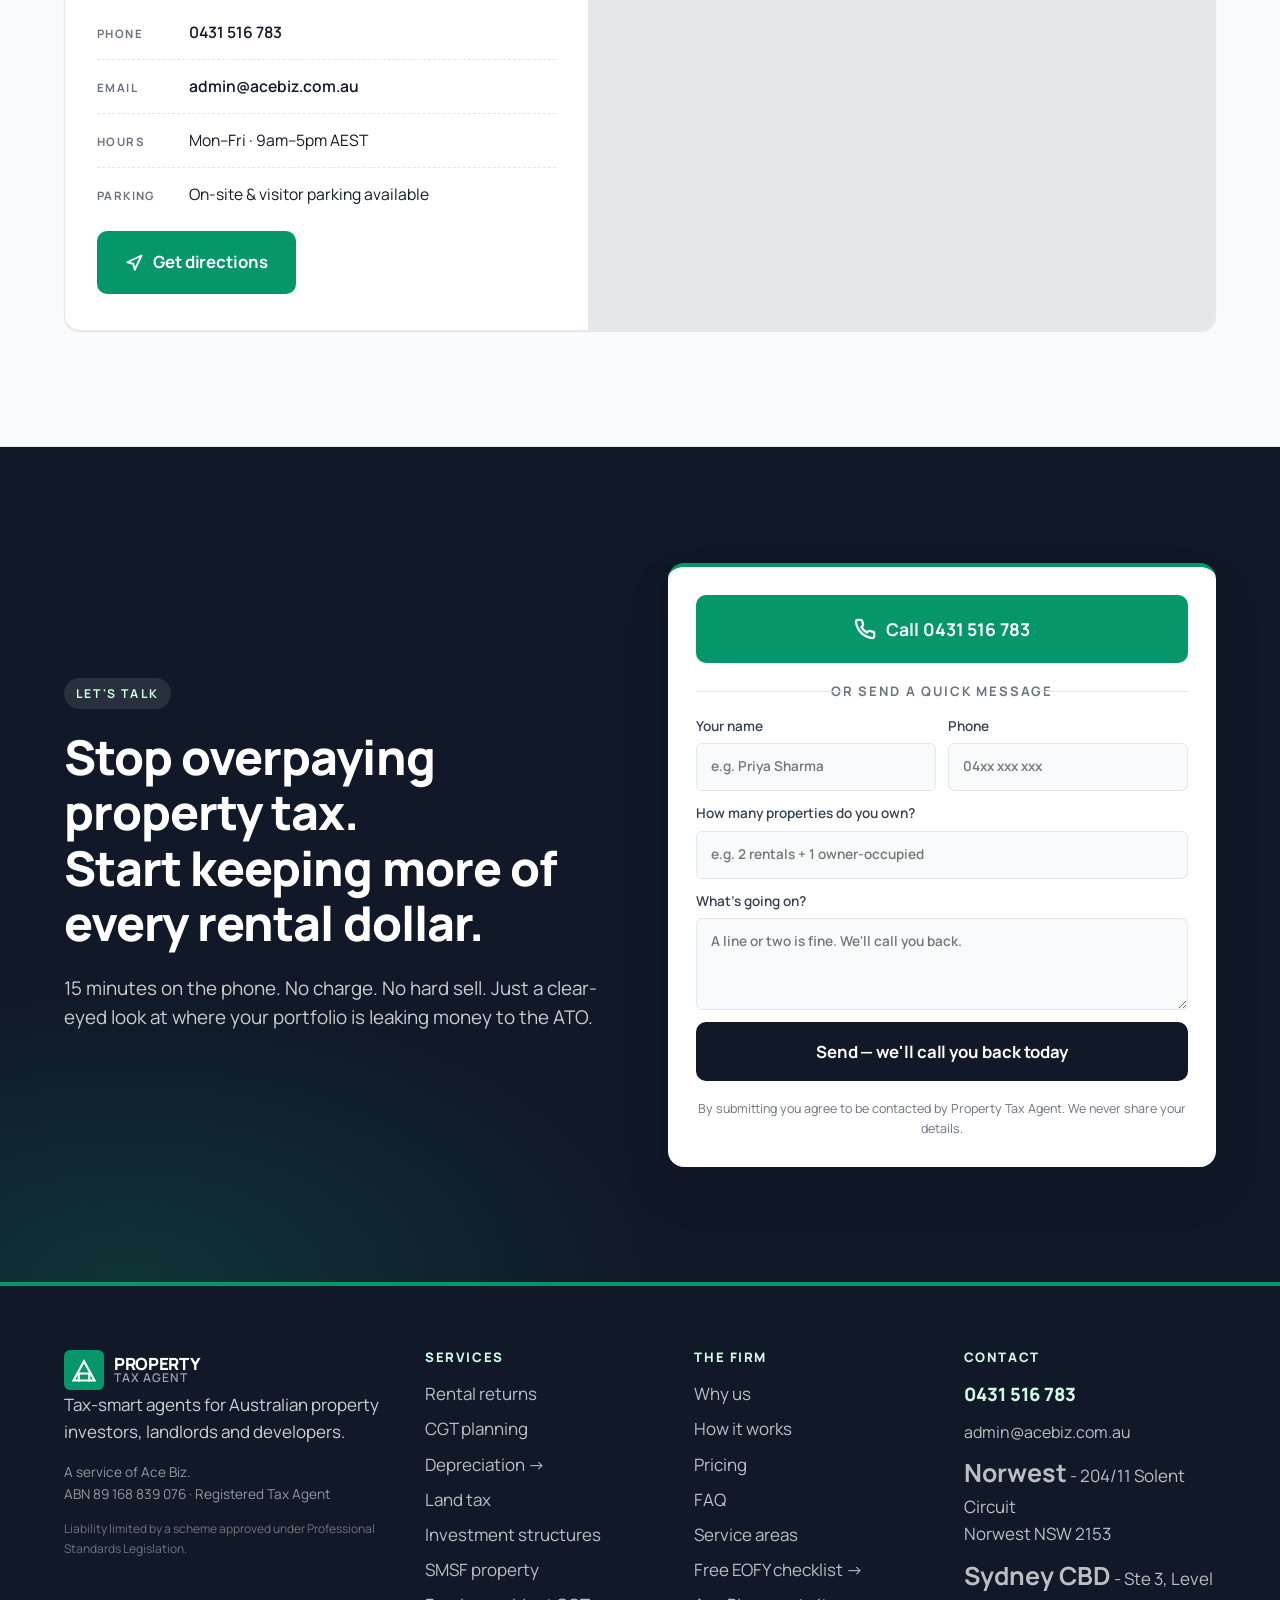
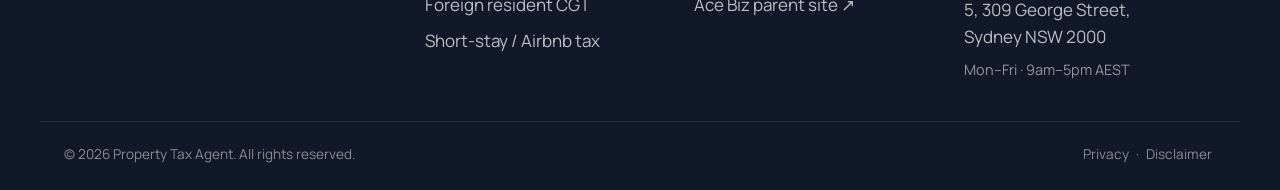
==== commit 1974bb92: "Addresh Update" ====
--- a/index.html
+++ b/index.html
@@ -1,943 +1,1778 @@
 <!doctype html>
 <html lang="en-AU">
-<head>
-<meta charset="utf-8">
-<meta name="viewport" content="width=device-width,initial-scale=1">
-<title>Property Tax Agent | Tax-Smart Accountants for Australian Property Investors</title>
-<meta name="description" content="Specialist tax agents for Australian property investors. Rental tax returns, depreciation, CGT, land tax, SMSF property &amp; structures. Returns from $399/property. Hills &amp; Central Coast NSW. Call 0431 516 783.">
-<meta name="theme-color" content="#111827">
-<meta property="og:title" content="Property Tax Agent — Keep more of every rental dollar.">
-<meta property="og:description" content="Specialist tax agents for Australian property investors. Rental returns, depreciation, CGT, land tax, SMSF.">
-<meta property="og:type" content="website">
-<meta property="og:url" content="https://propertytaxagent.com">
-<link rel="canonical" href="https://propertytaxagent.com/">
-<link rel="preconnect" href="https://fonts.googleapis.com">
-<link rel="preconnect" href="https://fonts.gstatic.com" crossorigin>
-<link href="https://fonts.googleapis.com/css2?family=Manrope:wght@400;500;600;700;800&display=swap" rel="stylesheet">
-<link rel="stylesheet" href="styles.css">
-
-<!-- Schema.org structured data: LocalBusiness + AccountingService -->
-<script type="application/ld+json">
-{
-  "@context": "https://schema.org",
-  "@graph": [
-    {
-      "@type": ["AccountingService", "LocalBusiness", "ProfessionalService"],
-      "@id": "https://propertytaxagent.com/#business",
-      "name": "Property Tax Agent",
-      "alternateName": "Property Tax Agent — A service of Ace Biz",
-      "url": "https://propertytaxagent.com",
-      "image": "https://propertytaxagent.com/og-image.png",
-      "logo": "https://propertytaxagent.com/logo.png",
-      "telephone": "+61-431-516-783",
-      "email": "admin@acebiz.com.au",
-      "priceRange": "$$",
-      "currenciesAccepted": "AUD",
-      "paymentAccepted": "Cash, EFT, Credit Card, Direct Debit",
-      "slogan": "Keep more of every rental dollar.",
-      "description": "Specialist tax agents for Australian property investors. Rental property tax returns, depreciation, capital gains tax, land tax, negative gearing, SMSF property, structures and pre-purchase advice. Servicing the Hills District, Central Coast and nationally via cloud.",
-      "parentOrganization": {
-        "@type": "AccountingService",
-        "name": "Ace Biz",
-        "url": "https://acebiz.com.au"
-      },
-      "address": {
-        "@type": "PostalAddress",
-        "streetAddress": "Suite 204, 11 Solent Circuit",
-        "addressLocality": "Norwest",
-        "addressRegion": "NSW",
-        "postalCode": "2153",
-        "addressCountry": "AU"
-      },
-      "geo": {
-        "@type": "GeoCoordinates",
-        "latitude": -33.7333,
-        "longitude": 150.9667
-      },
-      "openingHoursSpecification": {
-        "@type": "OpeningHoursSpecification",
-        "dayOfWeek": ["Monday", "Tuesday", "Wednesday", "Thursday", "Friday"],
-        "opens": "09:00",
-        "closes": "17:00"
-      },
-      "aggregateRating": {
-        "@type": "AggregateRating",
-        "ratingValue": "4.8",
-        "bestRating": "5",
-        "ratingCount": "30"
-      },
-      "areaServed": [
-        { "@type": "AdministrativeArea", "name": "The Hills District, NSW" },
-        { "@type": "AdministrativeArea", "name": "Central Coast, NSW" },
-        { "@type": "AdministrativeArea", "name": "Western Sydney, NSW" },
-        { "@type": "City", "name": "Norwest" },
-        { "@type": "City", "name": "Castle Hill" },
-        { "@type": "City", "name": "Bella Vista" },
-        { "@type": "City", "name": "Kellyville" },
-        { "@type": "City", "name": "Gosford" },
-        { "@type": "City", "name": "Erina" },
-        { "@type": "City", "name": "Wyong" },
-        { "@type": "State", "name": "New South Wales" }
-      ],
-      "knowsAbout": [
-        "Rental Property Tax Returns", "Capital Gains Tax", "Negative Gearing",
-        "Depreciation Schedules", "Tax Depreciation", "Land Tax",
-        "SMSF Property Investment", "Foreign Resident CGT Withholding",
-        "Main Residence Exemption", "Six-Year Absence Rule",
-        "Property Investment Structures", "Trust Distributions",
-        "Subdivision Tax", "Short-Stay Accommodation Tax"
-      ],
-      "hasOfferCatalog": {
-        "@type": "OfferCatalog",
-        "name": "Property Tax Services",
-        "itemListElement": [
-          { "@type": "Offer", "itemOffered": { "@type": "Service", "name": "Rental Property Tax Returns" } },
-          { "@type": "Offer", "itemOffered": { "@type": "Service", "name": "Capital Gains Tax (CGT) Planning" } },
-          { "@type": "Offer", "itemOffered": { "@type": "Service", "name": "Depreciation Strategy & QS Coordination" } },
-          { "@type": "Offer", "itemOffered": { "@type": "Service", "name": "Negative Gearing Analysis" } },
-          { "@type": "Offer", "itemOffered": { "@type": "Service", "name": "Land Tax Planning" } },
-          { "@type": "Offer", "itemOffered": { "@type": "Service", "name": "Property Investment Structures" } },
-          { "@type": "Offer", "itemOffered": { "@type": "Service", "name": "SMSF Property Investment" } },
-          { "@type": "Offer", "itemOffered": { "@type": "Service", "name": "Pre-Purchase Tax Advice" } },
-          { "@type": "Offer", "itemOffered": { "@type": "Service", "name": "Subdivision & Development Tax" } },
-          { "@type": "Offer", "itemOffered": { "@type": "Service", "name": "Foreign Resident CGT Withholding" } },
-          { "@type": "Offer", "itemOffered": { "@type": "Service", "name": "Short-Stay & Airbnb Tax" } }
+  <head>
+    <meta charset="utf-8" />
+    <meta name="viewport" content="width=device-width,initial-scale=1" />
+    <title>
+      Property Tax Agent | Tax-Smart Accountants for Australian Property
+      Investors
+    </title>
+    <meta
+      name="description"
+      content="Specialist tax agents for Australian property investors. Rental tax returns, depreciation, CGT, land tax, SMSF property &amp; structures. Returns from $399/property. Hills &amp; Central Coast NSW. Call 0431 516 783."
+    />
+    <meta name="theme-color" content="#111827" />
+    <meta
+      property="og:title"
+      content="Property Tax Agent — Keep more of every rental dollar."
+    />
+    <meta
+      property="og:description"
+      content="Specialist tax agents for Australian property investors. Rental returns, depreciation, CGT, land tax, SMSF."
+    />
+    <meta property="og:type" content="website" />
+    <meta property="og:url" content="https://propertytaxagent.com" />
+    <link rel="canonical" href="https://propertytaxagent.com/" />
+    <link rel="preconnect" href="https://fonts.googleapis.com" />
+    <link rel="preconnect" href="https://fonts.gstatic.com" crossorigin />
+    <link
+      href="https://fonts.googleapis.com/css2?family=Manrope:wght@400;500;600;700;800&display=swap"
+      rel="stylesheet"
+    />
+    <link rel="stylesheet" href="styles.css" />
+
+    <!-- Schema.org structured data: LocalBusiness + AccountingService -->
+    <script type="application/ld+json">
+      {
+        "@context": "https://schema.org",
+        "@graph": [
+          {
+            "@type": [
+              "AccountingService",
+              "LocalBusiness",
+              "ProfessionalService"
+            ],
+            "@id": "https://propertytaxagent.com/#business",
+            "name": "Property Tax Agent",
+            "alternateName": "Property Tax Agent — A service of Ace Biz",
+            "url": "https://propertytaxagent.com",
+            "image": "https://propertytaxagent.com/og-image.png",
+            "logo": "https://propertytaxagent.com/logo.png",
+            "telephone": "+61-431-516-783",
+            "email": "admin@acebiz.com.au",
+            "priceRange": "$$",
+            "currenciesAccepted": "AUD",
+            "paymentAccepted": "Cash, EFT, Credit Card, Direct Debit",
+            "slogan": "Keep more of every rental dollar.",
+            "description": "Specialist tax agents for Australian property investors. Rental property tax returns, depreciation, capital gains tax, land tax, negative gearing, SMSF property, structures and pre-purchase advice. Servicing the Hills District, Central Coast and nationally via cloud.",
+            "parentOrganization": {
+              "@type": "AccountingService",
+              "name": "Ace Biz",
+              "url": "https://acebiz.com.au"
+            },
+            "address": {
+              "@type": "PostalAddress",
+              "streetAddress": "Suite 204, 11 Solent Circuit",
+              "addressLocality": "Norwest",
+              "addressRegion": "NSW",
+              "postalCode": "2153",
+              "addressCountry": "AU"
+            },
+            "geo": {
+              "@type": "GeoCoordinates",
+              "latitude": -33.7333,
+              "longitude": 150.9667
+            },
+            "openingHoursSpecification": {
+              "@type": "OpeningHoursSpecification",
+              "dayOfWeek": [
+                "Monday",
+                "Tuesday",
+                "Wednesday",
+                "Thursday",
+                "Friday"
+              ],
+              "opens": "09:00",
+              "closes": "17:00"
+            },
+            "aggregateRating": {
+              "@type": "AggregateRating",
+              "ratingValue": "4.8",
+              "bestRating": "5",
+              "ratingCount": "30"
+            },
+            "areaServed": [
+              {
+                "@type": "AdministrativeArea",
+                "name": "The Hills District, NSW"
+              },
+              { "@type": "AdministrativeArea", "name": "Central Coast, NSW" },
+              { "@type": "AdministrativeArea", "name": "Western Sydney, NSW" },
+              { "@type": "City", "name": "Norwest" },
+              { "@type": "City", "name": "Castle Hill" },
+              { "@type": "City", "name": "Bella Vista" },
+              { "@type": "City", "name": "Kellyville" },
+              { "@type": "City", "name": "Gosford" },
+              { "@type": "City", "name": "Erina" },
+              { "@type": "City", "name": "Wyong" },
+              { "@type": "State", "name": "New South Wales" }
+            ],
+            "knowsAbout": [
+              "Rental Property Tax Returns",
+              "Capital Gains Tax",
+              "Negative Gearing",
+              "Depreciation Schedules",
+              "Tax Depreciation",
+              "Land Tax",
+              "SMSF Property Investment",
+              "Foreign Resident CGT Withholding",
+              "Main Residence Exemption",
+              "Six-Year Absence Rule",
+              "Property Investment Structures",
+              "Trust Distributions",
+              "Subdivision Tax",
+              "Short-Stay Accommodation Tax"
+            ],
+            "hasOfferCatalog": {
+              "@type": "OfferCatalog",
+              "name": "Property Tax Services",
+              "itemListElement": [
+                {
+                  "@type": "Offer",
+                  "itemOffered": {
+                    "@type": "Service",
+                    "name": "Rental Property Tax Returns"
+                  }
+                },
+                {
+                  "@type": "Offer",
+                  "itemOffered": {
+                    "@type": "Service",
+                    "name": "Capital Gains Tax (CGT) Planning"
+                  }
+                },
+                {
+                  "@type": "Offer",
+                  "itemOffered": {
+                    "@type": "Service",
+                    "name": "Depreciation Strategy & QS Coordination"
+                  }
+                },
+                {
+                  "@type": "Offer",
+                  "itemOffered": {
+                    "@type": "Service",
+                    "name": "Negative Gearing Analysis"
+                  }
+                },
+                {
+                  "@type": "Offer",
+                  "itemOffered": {
+                    "@type": "Service",
+                    "name": "Land Tax Planning"
+                  }
+                },
+                {
+                  "@type": "Offer",
+                  "itemOffered": {
+                    "@type": "Service",
+                    "name": "Property Investment Structures"
+                  }
+                },
+                {
+                  "@type": "Offer",
+                  "itemOffered": {
+                    "@type": "Service",
+                    "name": "SMSF Property Investment"
+                  }
+                },
+                {
+                  "@type": "Offer",
+                  "itemOffered": {
+                    "@type": "Service",
+                    "name": "Pre-Purchase Tax Advice"
+                  }
+                },
+                {
+                  "@type": "Offer",
+                  "itemOffered": {
+                    "@type": "Service",
+                    "name": "Subdivision & Development Tax"
+                  }
+                },
+                {
+                  "@type": "Offer",
+                  "itemOffered": {
+                    "@type": "Service",
+                    "name": "Foreign Resident CGT Withholding"
+                  }
+                },
+                {
+                  "@type": "Offer",
+                  "itemOffered": {
+                    "@type": "Service",
+                    "name": "Short-Stay & Airbnb Tax"
+                  }
+                }
+              ]
+            },
+            "offers": {
+              "@type": "Offer",
+              "priceCurrency": "AUD",
+              "price": "399",
+              "description": "Rental property tax returns from $399 per property."
+            },
+            "sameAs": ["https://acebiz.com.au"]
+          },
+          {
+            "@type": "WebSite",
+            "@id": "https://propertytaxagent.com/#website",
+            "url": "https://propertytaxagent.com",
+            "name": "Property Tax Agent",
+            "publisher": { "@id": "https://propertytaxagent.com/#business" },
+            "inLanguage": "en-AU"
+          },
+          {
+            "@type": "FAQPage",
+            "@id": "https://propertytaxagent.com/#faq",
+            "mainEntity": [
+              {
+                "@type": "Question",
+                "name": "Do I really need a property-specialist tax agent?",
+                "acceptedAnswer": {
+                  "@type": "Answer",
+                  "text": "If you own one or more investment properties, yes. Generalists miss depreciation, mishandle CGT, overlook land-tax planning across states, and rarely review whether your ownership structure is still right. A specialist saves you tax every year and protects you on the way out."
+                }
+              },
+              {
+                "@type": "Question",
+                "name": "What's depreciation and how much could I claim?",
+                "acceptedAnswer": {
+                  "@type": "Answer",
+                  "text": "Depreciation is the non-cash deduction you can claim against rental income for the wear-and-tear of the building itself (Division 43) and the plant and equipment inside it (Division 40). Most investors leave between $3,000 and $15,000 a year on the table because no-one ordered a Quantity Surveyor's schedule. We coordinate the QS for you and apply the schedule for the life of the asset."
+                }
+              },
+              {
+                "@type": "Question",
+                "name": "Should I own property in my personal name, a trust, or SMSF?",
+                "acceptedAnswer": {
+                  "@type": "Answer",
+                  "text": "It depends on your income, asset position, whether you intend to live in the property eventually, your retirement timeline and your appetite for risk. The cheapest answer is usually personal name; the safest is often a trust; SMSF works for retirement-focused buyers with $200k+ in super. We'll model it for you before you buy."
+                }
+              },
+              {
+                "@type": "Question",
+                "name": "When do I pay capital gains tax on property?",
+                "acceptedAnswer": {
+                  "@type": "Answer",
+                  "text": "CGT is triggered on contract date when you sell. For Australian residents who held the property over 12 months, only half the gain is taxable. Main residence is exempt subject to the six-year absence rule. Foreign and temporary residents lose the 50% discount and the main residence exemption. We model the CGT before you sign anything."
+                }
+              },
+              {
+                "@type": "Question",
+                "name": "I'm a foreign resident. How does CGT withholding work?",
+                "acceptedAnswer": {
+                  "@type": "Answer",
+                  "text": "Buyers must withhold 15% of the price on any Australian property sale by a foreign resident unless you provide a clearance certificate or a variation. We handle the clearance certificates, variations and the actual CGT return on disposal."
+                }
+              },
+              {
+                "@type": "Question",
+                "name": "How does land tax work across multiple states?",
+                "acceptedAnswer": {
+                  "@type": "Answer",
+                  "text": "Each state runs its own land tax with different thresholds, rates and surcharges. NSW for example has a $1,075,000 general threshold and a separate foreign owner surcharge. Holding the same property in different entities or different states can change the liability dramatically. We map it across your portfolio annually."
+                }
+              },
+              {
+                "@type": "Question",
+                "name": "Is negative gearing still worth it?",
+                "acceptedAnswer": {
+                  "@type": "Answer",
+                  "text": "For investors with strong taxable income from other sources, negative gearing still works to reduce overall tax — but the value depends on your marginal rate, the property's growth, and your time horizon. We model the after-tax cash flow before you commit, not after."
+                }
+              },
+              {
+                "@type": "Question",
+                "name": "How much will it cost?",
+                "acceptedAnswer": {
+                  "@type": "Answer",
+                  "text": "Rental property tax returns start from $399 per property. Our portfolio package starts at $1,200 per year covering up to 5 properties plus the linked personal return. Larger portfolios and one-off advisory work are quoted up front in writing — never billed by the hour."
+                }
+              },
+              {
+                "@type": "Question",
+                "name": "Where are you based and where do you service?",
+                "acceptedAnswer": {
+                  "@type": "Answer",
+                  "text": "Office is in Norwest NSW 2153 in the Hills District. We service property investors heavily across the Hills, Western Sydney and the Central Coast, and work cloud-native with investors across NSW, QLD, VIC, WA and SA."
+                }
+              }
+            ]
+          }
         ]
-      },
-      "offers": {
-        "@type": "Offer",
-        "priceCurrency": "AUD",
-        "price": "399",
-        "description": "Rental property tax returns from $399 per property."
-      },
-      "sameAs": [ "https://acebiz.com.au" ]
-    },
-    {
-      "@type": "WebSite",
-      "@id": "https://propertytaxagent.com/#website",
-      "url": "https://propertytaxagent.com",
-      "name": "Property Tax Agent",
-      "publisher": { "@id": "https://propertytaxagent.com/#business" },
-      "inLanguage": "en-AU"
-    },
-    {
-      "@type": "FAQPage",
-      "@id": "https://propertytaxagent.com/#faq",
-      "mainEntity": [
-        {
-          "@type": "Question",
-          "name": "Do I really need a property-specialist tax agent?",
-          "acceptedAnswer": { "@type": "Answer", "text": "If you own one or more investment properties, yes. Generalists miss depreciation, mishandle CGT, overlook land-tax planning across states, and rarely review whether your ownership structure is still right. A specialist saves you tax every year and protects you on the way out." }
-        },
-        {
-          "@type": "Question",
-          "name": "What's depreciation and how much could I claim?",
-          "acceptedAnswer": { "@type": "Answer", "text": "Depreciation is the non-cash deduction you can claim against rental income for the wear-and-tear of the building itself (Division 43) and the plant and equipment inside it (Division 40). Most investors leave between $3,000 and $15,000 a year on the table because no-one ordered a Quantity Surveyor's schedule. We coordinate the QS for you and apply the schedule for the life of the asset." }
-        },
-        {
-          "@type": "Question",
-          "name": "Should I own property in my personal name, a trust, or SMSF?",
-          "acceptedAnswer": { "@type": "Answer", "text": "It depends on your income, asset position, whether you intend to live in the property eventually, your retirement timeline and your appetite for risk. The cheapest answer is usually personal name; the safest is often a trust; SMSF works for retirement-focused buyers with $200k+ in super. We'll model it for you before you buy." }
-        },
-        {
-          "@type": "Question",
-          "name": "When do I pay capital gains tax on property?",
-          "acceptedAnswer": { "@type": "Answer", "text": "CGT is triggered on contract date when you sell. For Australian residents who held the property over 12 months, only half the gain is taxable. Main residence is exempt subject to the six-year absence rule. Foreign and temporary residents lose the 50% discount and the main residence exemption. We model the CGT before you sign anything." }
-        },
-        {
-          "@type": "Question",
-          "name": "I'm a foreign resident. How does CGT withholding work?",
-          "acceptedAnswer": { "@type": "Answer", "text": "Buyers must withhold 15% of the price on any Australian property sale by a foreign resident unless you provide a clearance certificate or a variation. We handle the clearance certificates, variations and the actual CGT return on disposal." }
-        },
-        {
-          "@type": "Question",
-          "name": "How does land tax work across multiple states?",
-          "acceptedAnswer": { "@type": "Answer", "text": "Each state runs its own land tax with different thresholds, rates and surcharges. NSW for example has a $1,075,000 general threshold and a separate foreign owner surcharge. Holding the same property in different entities or different states can change the liability dramatically. We map it across your portfolio annually." }
-        },
-        {
-          "@type": "Question",
-          "name": "Is negative gearing still worth it?",
-          "acceptedAnswer": { "@type": "Answer", "text": "For investors with strong taxable income from other sources, negative gearing still works to reduce overall tax — but the value depends on your marginal rate, the property's growth, and your time horizon. We model the after-tax cash flow before you commit, not after." }
-        },
-        {
-          "@type": "Question",
-          "name": "How much will it cost?",
-          "acceptedAnswer": { "@type": "Answer", "text": "Rental property tax returns start from $399 per property. Our portfolio package starts at $1,200 per year covering up to 5 properties plus the linked personal return. Larger portfolios and one-off advisory work are quoted up front in writing — never billed by the hour." }
-        },
-        {
-          "@type": "Question",
-          "name": "Where are you based and where do you service?",
-          "acceptedAnswer": { "@type": "Answer", "text": "Office is in Norwest NSW 2153 in the Hills District. We service property investors heavily across the Hills, Western Sydney and the Central Coast, and work cloud-native with investors across NSW, QLD, VIC, WA and SA." }
-        }
-      ]
-    }
-  ]
-}
-</script>
-</head>
-<body>
-
-<!-- Skip link -->
-<a class="skip" href="#main">Skip to content</a>
-
-<!-- Header -->
-<header class="hdr" id="hdr">
-  <div class="wrap hdr-row">
-    <a href="#" class="logo" aria-label="Property Tax Agent home">
-      <span class="logo-mark" aria-hidden="true">
-        <svg viewBox="0 0 32 32" width="32" height="32" fill="none" stroke="currentColor" stroke-width="2.5" stroke-linecap="square" stroke-linejoin="miter">
-          <path d="M4 28 L16 6 L28 28 Z"/>
-          <path d="M10 28 L10 20 L22 20 L22 28"/>
-        </svg>
-      </span>
-      <span class="logo-text">PROPERTY<span class="logo-text-2">TAX&nbsp;AGENT</span></span>
-    </a>
-    <nav class="nav" aria-label="Primary">
-      <a href="#services">Services</a>
-      <a href="#why">Why us</a>
-      <a href="#process">How it works</a>
-      <a href="#pricing">Pricing</a>
-      <a href="#faq">FAQ</a>
-    </nav>
-    <a class="btn btn-call hdr-cta" href="tel:+61431516783">
-      <svg viewBox="0 0 24 24" width="18" height="18" fill="none" stroke="currentColor" stroke-width="2.5" stroke-linecap="round" stroke-linejoin="round" aria-hidden="true">
-        <path d="M22 16.92v3a2 2 0 0 1-2.18 2 19.79 19.79 0 0 1-8.63-3.07 19.5 19.5 0 0 1-6-6 19.79 19.79 0 0 1-3.07-8.67A2 2 0 0 1 4.11 2h3a2 2 0 0 1 2 1.72c.13.96.37 1.9.72 2.81a2 2 0 0 1-.45 2.11L8.09 9.91a16 16 0 0 0 6 6l1.27-1.27a2 2 0 0 1 2.11-.45c.91.35 1.85.59 2.81.72A2 2 0 0 1 22 16.92z"/>
-      </svg>
-      <span><strong>0431 516 783</strong></span>
-    </a>
-  </div>
-</header>
-
-<main id="main">
-
-<!-- Hero -->
-<section class="hero">
-  <div class="wrap hero-grid">
-    <div class="hero-copy">
-      <div class="eyebrow eyebrow-light">TAX AGENTS FOR PROPERTY INVESTORS</div>
-      <h1>Keep more of <span class="hl">every rental dollar.</span></h1>
-      <p class="lead">We're the tax agents Australian property investors trust to claim every legitimate deduction, structure ownership properly, and stay miles ahead of CGT — long before you sell.</p>
-      <div class="cta-row">
-        <a class="btn btn-primary btn-xl" href="tel:+61431516783">
-          <svg viewBox="0 0 24 24" width="22" height="22" fill="none" stroke="currentColor" stroke-width="2.5" stroke-linecap="round" stroke-linejoin="round" aria-hidden="true">
-            <path d="M22 16.92v3a2 2 0 0 1-2.18 2 19.79 19.79 0 0 1-8.63-3.07 19.5 19.5 0 0 1-6-6 19.79 19.79 0 0 1-3.07-8.67A2 2 0 0 1 4.11 2h3a2 2 0 0 1 2 1.72c.13.96.37 1.9.72 2.81a2 2 0 0 1-.45 2.11L8.09 9.91a16 16 0 0 0 6 6l1.27-1.27a2 2 0 0 1 2.11-.45c.91.35 1.85.59 2.81.72A2 2 0 0 1 22 16.92z"/>
+      }
+    </script>
+  </head>
+  <body>
+    <!-- Skip link -->
+    <a class="skip" href="#main">Skip to content</a>
+
+    <!-- Header -->
+    <header class="hdr" id="hdr">
+      <div class="wrap hdr-row">
+        <a href="#" class="logo" aria-label="Property Tax Agent home">
+          <span class="logo-mark" aria-hidden="true">
+            <svg
+              viewBox="0 0 32 32"
+              width="32"
+              height="32"
+              fill="none"
+              stroke="currentColor"
+              stroke-width="2.5"
+              stroke-linecap="square"
+              stroke-linejoin="miter"
+            >
+              <path d="M4 28 L16 6 L28 28 Z" />
+              <path d="M10 28 L10 20 L22 20 L22 28" />
+            </svg>
+          </span>
+          <span class="logo-text"
+            >PROPERTY<span class="logo-text-2">TAX&nbsp;AGENT</span></span
+          >
+        </a>
+        <nav class="nav" aria-label="Primary">
+          <a href="#services">Services</a>
+          <a href="#why">Why us</a>
+          <a href="#process">How it works</a>
+          <a href="#pricing">Pricing</a>
+          <a href="#faq">FAQ</a>
+        </nav>
+        <a class="btn btn-call hdr-cta" href="tel:+61431516783">
+          <svg
+            viewBox="0 0 24 24"
+            width="18"
+            height="18"
+            fill="none"
+            stroke="currentColor"
+            stroke-width="2.5"
+            stroke-linecap="round"
+            stroke-linejoin="round"
+            aria-hidden="true"
+          >
+            <path
+              d="M22 16.92v3a2 2 0 0 1-2.18 2 19.79 19.79 0 0 1-8.63-3.07 19.5 19.5 0 0 1-6-6 19.79 19.79 0 0 1-3.07-8.67A2 2 0 0 1 4.11 2h3a2 2 0 0 1 2 1.72c.13.96.37 1.9.72 2.81a2 2 0 0 1-.45 2.11L8.09 9.91a16 16 0 0 0 6 6l1.27-1.27a2 2 0 0 1 2.11-.45c.91.35 1.85.59 2.81.72A2 2 0 0 1 22 16.92z"
+            />
           </svg>
-          <span>Call 0431 516 783</span>
+          <span><strong>0431 516 783</strong></span>
         </a>
-        <a class="btn btn-ghost btn-xl" href="#services">See what we do →</a>
       </div>
-      <div class="hero-trust">
-        <div class="stars" aria-label="4.8 out of 5 stars on Google"><span aria-hidden="true">★★★★★</span></div>
-        <span><strong>4.8</strong> Google rating</span>
-        <span class="dot" aria-hidden="true">·</span>
-        <span><strong>10+ yrs</strong> serving investors</span>
-        <span class="dot" aria-hidden="true">·</span>
-        <span>Registered Tax Agent</span>
-      </div>
-    </div>
-
-    <aside class="hero-card" aria-label="Quick contact">
-      <div class="hero-card-head">
-        <div class="pulse" aria-hidden="true"></div>
-        <span>Free 15-min chat</span>
-      </div>
-      <h2 class="hero-card-title">Find out what your portfolio is over-paying.</h2>
-      <p class="hero-card-sub">No charge. No commitment. Just a clear-eyed look at where your property tax position is leaking money.</p>
-      <a class="btn btn-primary btn-block" href="tel:+61431516783">Call now — 0431 516 783</a>
-      <p class="hero-card-fineprint">Mon–Fri, 9am–5pm AEST. Outside hours? We'll call you back next business morning.</p>
-    </aside>
-  </div>
-</section>
-
-<!-- Trust strip -->
-<section class="trust">
-  <div class="wrap trust-row">
-    <div class="trust-item">
-      <div class="trust-num">4.8★</div>
-      <div class="trust-lbl">Google rated</div>
-    </div>
-    <div class="trust-sep" aria-hidden="true"></div>
-    <div class="trust-item">
-      <div class="trust-num">10+ yrs</div>
-      <div class="trust-lbl">Sydney based</div>
-    </div>
-    <div class="trust-sep" aria-hidden="true"></div>
-    <div class="trust-item">
-      <div class="trust-num">Multi-state</div>
-      <div class="trust-lbl">NSW · VIC · QLD · WA · SA</div>
-    </div>
-    <div class="trust-sep" aria-hidden="true"></div>
-    <div class="trust-item">
-      <div class="trust-num">TPB Registered</div>
-      <div class="trust-lbl">Tax Agent</div>
-    </div>
-  </div>
-</section>
-
-<!-- Pain -->
-<section class="pain" id="pain">
-  <div class="wrap">
-    <div class="section-head">
-      <div class="eyebrow eyebrow-dark">SOUND FAMILIAR?</div>
-      <h2>Generic accountants don't understand property.</h2>
-    </div>
-    <div class="pain-grid">
-      <div class="pain-card">
-        <div class="pain-num">01</div>
-        <h3>They type your figures in — they don't strategise.</h3>
-        <p>Rent in, interest out, a couple of deductions, lodge. No depreciation review, no structure check, no CGT modelling, no land tax planning. You leave thousands on the table every year.</p>
-      </div>
-      <div class="pain-card">
-        <div class="pain-num">02</div>
-        <h3>The wrong structure is costing you on every property.</h3>
-        <p>Most investors bought property in personal name on a whim. Five years in, your marginal rate has changed, your asset base has grown, your spouse's income has shifted — but no-one has reviewed the structure.</p>
-      </div>
-      <div class="pain-card">
-        <div class="pain-num">03</div>
-        <h3>CGT keeps you frozen.</h3>
-        <p>You can't sell because you don't know what you'll owe. You can't restructure because no-one has modelled it. You're stuck holding properties you'd rather not because the tax conversation has never been had.</p>
-      </div>
-    </div>
-    <div class="pain-cta">
-      <p class="pain-cta-text"><strong>We fix all three.</strong> Have a yarn with us — no charge.</p>
-      <a class="btn btn-primary btn-lg" href="tel:+61431516783">Call 0431 516 783</a>
-    </div>
-  </div>
-</section>
-
-<!-- Services -->
-<section class="services" id="services">
-  <div class="wrap">
-    <div class="section-head section-head-light">
-      <div class="eyebrow">WHAT WE DO</div>
-      <h2>Everything a property investor's tax needs. One firm. Fixed fees.</h2>
-      <p class="section-sub">From annual rental returns to multi-state land tax to pre-sale CGT modelling — built around how Australian investors actually own property.</p>
-    </div>
-
-    <div class="services-grid">
-      <article class="svc">
-        <div class="svc-icon" aria-hidden="true">
-          <svg viewBox="0 0 24 24" fill="none" stroke="currentColor" stroke-width="2" stroke-linecap="round" stroke-linejoin="round"><path d="M3 21h18M5 21V8l7-5 7 5v13"/><path d="M9 21v-6h6v6"/></svg>
+    </header>
+
+    <main id="main">
+      <!-- Hero -->
+      <section class="hero">
+        <div class="wrap hero-grid">
+          <div class="hero-copy">
+            <div class="eyebrow eyebrow-light">
+              TAX AGENTS FOR PROPERTY INVESTORS
+            </div>
+            <h1>Keep more of <span class="hl">every rental dollar.</span></h1>
+            <p class="lead">
+              We're the tax agents Australian property investors trust to claim
+              every legitimate deduction, structure ownership properly, and stay
+              miles ahead of CGT — long before you sell.
+            </p>
+            <div class="cta-row">
+              <a class="btn btn-primary btn-xl" href="tel:+61431516783">
+                <svg
+                  viewBox="0 0 24 24"
+                  width="22"
+                  height="22"
+                  fill="none"
+                  stroke="currentColor"
+                  stroke-width="2.5"
+                  stroke-linecap="round"
+                  stroke-linejoin="round"
+                  aria-hidden="true"
+                >
+                  <path
+                    d="M22 16.92v3a2 2 0 0 1-2.18 2 19.79 19.79 0 0 1-8.63-3.07 19.5 19.5 0 0 1-6-6 19.79 19.79 0 0 1-3.07-8.67A2 2 0 0 1 4.11 2h3a2 2 0 0 1 2 1.72c.13.96.37 1.9.72 2.81a2 2 0 0 1-.45 2.11L8.09 9.91a16 16 0 0 0 6 6l1.27-1.27a2 2 0 0 1 2.11-.45c.91.35 1.85.59 2.81.72A2 2 0 0 1 22 16.92z"
+                  />
+                </svg>
+                <span>Call 0431 516 783</span>
+              </a>
+              <a class="btn btn-ghost btn-xl" href="#services"
+                >See what we do →</a
+              >
+            </div>
+            <div class="hero-trust">
+              <div class="stars" aria-label="4.8 out of 5 stars on Google">
+                <span aria-hidden="true">★★★★★</span>
+              </div>
+              <span><strong>4.8</strong> Google rating</span>
+              <span class="dot" aria-hidden="true">·</span>
+              <span><strong>10+ yrs</strong> serving investors</span>
+              <span class="dot" aria-hidden="true">·</span>
+              <span>Registered Tax Agent</span>
+            </div>
+          </div>
+
+          <aside class="hero-card" aria-label="Quick contact">
+            <div class="hero-card-head">
+              <div class="pulse" aria-hidden="true"></div>
+              <span>Free 15-min chat</span>
+            </div>
+            <h2 class="hero-card-title">
+              Find out what your portfolio is over-paying.
+            </h2>
+            <p class="hero-card-sub">
+              No charge. No commitment. Just a clear-eyed look at where your
+              property tax position is leaking money.
+            </p>
+            <a class="btn btn-primary btn-block" href="tel:+61431516783"
+              >Call now — 0431 516 783</a
+            >
+            <p class="hero-card-fineprint">
+              Mon–Fri, 9am–5pm AEST. Outside hours? We'll call you back next
+              business morning.
+            </p>
+          </aside>
         </div>
-        <h3>Rental Property Tax Returns</h3>
-        <p>Every legitimate deduction claimed, every property reported correctly, every co-owner split right. From single-property holders to growing portfolios.</p>
-      </article>
-      <article class="svc svc-hi">
-        <div class="svc-icon" aria-hidden="true">
-          <svg viewBox="0 0 24 24" fill="none" stroke="currentColor" stroke-width="2" stroke-linecap="round" stroke-linejoin="round"><path d="M3 3v18h18"/><path d="M7 14l4-4 4 4 5-5"/></svg>
+      </section>
+
+      <!-- Trust strip -->
+      <section class="trust">
+        <div class="wrap trust-row">
+          <div class="trust-item">
+            <div class="trust-num">4.8★</div>
+            <div class="trust-lbl">Google rated</div>
+          </div>
+          <div class="trust-sep" aria-hidden="true"></div>
+          <div class="trust-item">
+            <div class="trust-num">10+ yrs</div>
+            <div class="trust-lbl">Sydney based</div>
+          </div>
+          <div class="trust-sep" aria-hidden="true"></div>
+          <div class="trust-item">
+            <div class="trust-num">Multi-state</div>
+            <div class="trust-lbl">NSW · VIC · QLD · WA · SA</div>
+          </div>
+          <div class="trust-sep" aria-hidden="true"></div>
+          <div class="trust-item">
+            <div class="trust-num">TPB Registered</div>
+            <div class="trust-lbl">Tax Agent</div>
+          </div>
         </div>
-        <h3>Capital Gains Tax Planning</h3>
-        <p>Model CGT before you sell. Six-year absence rule, main residence exemption, 50% discount, partial exemptions, cost-base optimisation. Know the number before you sign the contract.</p>
-        <span class="svc-tag">Specialty</span>
-      </article>
-      <a class="svc svc-hi svc-link" href="services/depreciation-schedules/index.html">
-        <div class="svc-icon" aria-hidden="true">
-          <svg viewBox="0 0 24 24" fill="none" stroke="currentColor" stroke-width="2" stroke-linecap="round" stroke-linejoin="round"><path d="M3 17l6-6 4 4 8-8"/><path d="M14 7h7v7"/></svg>
+      </section>
+
+      <!-- Pain -->
+      <section class="pain" id="pain">
+        <div class="wrap">
+          <div class="section-head">
+            <div class="eyebrow eyebrow-dark">SOUND FAMILIAR?</div>
+            <h2>Generic accountants don't understand property.</h2>
+          </div>
+          <div class="pain-grid">
+            <div class="pain-card">
+              <div class="pain-num">01</div>
+              <h3>They type your figures in — they don't strategise.</h3>
+              <p>
+                Rent in, interest out, a couple of deductions, lodge. No
+                depreciation review, no structure check, no CGT modelling, no
+                land tax planning. You leave thousands on the table every year.
+              </p>
+            </div>
+            <div class="pain-card">
+              <div class="pain-num">02</div>
+              <h3>The wrong structure is costing you on every property.</h3>
+              <p>
+                Most investors bought property in personal name on a whim. Five
+                years in, your marginal rate has changed, your asset base has
+                grown, your spouse's income has shifted — but no-one has
+                reviewed the structure.
+              </p>
+            </div>
+            <div class="pain-card">
+              <div class="pain-num">03</div>
+              <h3>CGT keeps you frozen.</h3>
+              <p>
+                You can't sell because you don't know what you'll owe. You can't
+                restructure because no-one has modelled it. You're stuck holding
+                properties you'd rather not because the tax conversation has
+                never been had.
+              </p>
+            </div>
+          </div>
+          <div class="pain-cta">
+            <p class="pain-cta-text">
+              <strong>We fix all three.</strong> Have a yarn with us — no
+              charge.
+            </p>
+            <a class="btn btn-primary btn-lg" href="tel:+61431516783"
+              >Call 0431 516 783</a
+            >
+          </div>
         </div>
-        <h3>Depreciation Strategy &amp; QS Coordination</h3>
-        <p>Most investors leave $3,000–$15,000 a year unclaimed. We coordinate the Quantity Surveyor, apply Division 40 &amp; 43 properly, and claim it for the life of the asset.</p>
-        <span class="svc-tag">Specialty</span>
-        <span class="svc-more">Learn more →</span>
-      </a>
-      <article class="svc">
-        <div class="svc-icon" aria-hidden="true">
-          <svg viewBox="0 0 24 24" fill="none" stroke="currentColor" stroke-width="2" stroke-linecap="round" stroke-linejoin="round"><path d="M12 2v20M17 5H9.5a3.5 3.5 0 0 0 0 7h5a3.5 3.5 0 0 1 0 7H6"/></svg>
+      </section>
+
+      <!-- Services -->
+      <section class="services" id="services">
+        <div class="wrap">
+          <div class="section-head section-head-light">
+            <div class="eyebrow">WHAT WE DO</div>
+            <h2>
+              Everything a property investor's tax needs. One firm. Fixed fees.
+            </h2>
+            <p class="section-sub">
+              From annual rental returns to multi-state land tax to pre-sale CGT
+              modelling — built around how Australian investors actually own
+              property.
+            </p>
+          </div>
+
+          <div class="services-grid">
+            <article class="svc">
+              <div class="svc-icon" aria-hidden="true">
+                <svg
+                  viewBox="0 0 24 24"
+                  fill="none"
+                  stroke="currentColor"
+                  stroke-width="2"
+                  stroke-linecap="round"
+                  stroke-linejoin="round"
+                >
+                  <path d="M3 21h18M5 21V8l7-5 7 5v13" />
+                  <path d="M9 21v-6h6v6" />
+                </svg>
+              </div>
+              <h3>Rental Property Tax Returns</h3>
+              <p>
+                Every legitimate deduction claimed, every property reported
+                correctly, every co-owner split right. From single-property
+                holders to growing portfolios.
+              </p>
+            </article>
+            <article class="svc svc-hi">
+              <div class="svc-icon" aria-hidden="true">
+                <svg
+                  viewBox="0 0 24 24"
+                  fill="none"
+                  stroke="currentColor"
+                  stroke-width="2"
+                  stroke-linecap="round"
+                  stroke-linejoin="round"
+                >
+                  <path d="M3 3v18h18" />
+                  <path d="M7 14l4-4 4 4 5-5" />
+                </svg>
+              </div>
+              <h3>Capital Gains Tax Planning</h3>
+              <p>
+                Model CGT before you sell. Six-year absence rule, main residence
+                exemption, 50% discount, partial exemptions, cost-base
+                optimisation. Know the number before you sign the contract.
+              </p>
+              <span class="svc-tag">Specialty</span>
+            </article>
+            <a
+              class="svc svc-hi svc-link"
+              href="services/depreciation-schedules/index.html"
+            >
+              <div class="svc-icon" aria-hidden="true">
+                <svg
+                  viewBox="0 0 24 24"
+                  fill="none"
+                  stroke="currentColor"
+                  stroke-width="2"
+                  stroke-linecap="round"
+                  stroke-linejoin="round"
+                >
+                  <path d="M3 17l6-6 4 4 8-8" />
+                  <path d="M14 7h7v7" />
+                </svg>
+              </div>
+              <h3>Depreciation Strategy &amp; QS Coordination</h3>
+              <p>
+                Most investors leave $3,000–$15,000 a year unclaimed. We
+                coordinate the Quantity Surveyor, apply Division 40 &amp; 43
+                properly, and claim it for the life of the asset.
+              </p>
+              <span class="svc-tag">Specialty</span>
+              <span class="svc-more">Learn more →</span>
+            </a>
+            <article class="svc">
+              <div class="svc-icon" aria-hidden="true">
+                <svg
+                  viewBox="0 0 24 24"
+                  fill="none"
+                  stroke="currentColor"
+                  stroke-width="2"
+                  stroke-linecap="round"
+                  stroke-linejoin="round"
+                >
+                  <path
+                    d="M12 2v20M17 5H9.5a3.5 3.5 0 0 0 0 7h5a3.5 3.5 0 0 1 0 7H6"
+                  />
+                </svg>
+              </div>
+              <h3>Negative Gearing Analysis</h3>
+              <p>
+                Real after-tax cashflow modelling per property — not the
+                back-of-napkin figures the spruiker handed you. Know if a deal
+                actually works.
+              </p>
+            </article>
+            <article class="svc">
+              <div class="svc-icon" aria-hidden="true">
+                <svg
+                  viewBox="0 0 24 24"
+                  fill="none"
+                  stroke="currentColor"
+                  stroke-width="2"
+                  stroke-linecap="round"
+                  stroke-linejoin="round"
+                >
+                  <rect x="3" y="3" width="18" height="18" rx="2" />
+                  <path d="M3 9h18M9 3v18" />
+                </svg>
+              </div>
+              <h3>Land Tax Planning (Multi-State)</h3>
+              <p>
+                NSW, VIC, QLD, WA, SA — every state runs its own thresholds,
+                rates and surcharges. We map it across your portfolio and flag
+                fixes before the bill arrives.
+              </p>
+            </article>
+            <article class="svc">
+              <div class="svc-icon" aria-hidden="true">
+                <svg
+                  viewBox="0 0 24 24"
+                  fill="none"
+                  stroke="currentColor"
+                  stroke-width="2"
+                  stroke-linecap="round"
+                  stroke-linejoin="round"
+                >
+                  <path d="M12 22s-8-4-8-12V5l8-3 8 3v5c0 8-8 12-8 12z" />
+                </svg>
+              </div>
+              <h3>Investment Structures</h3>
+              <p>
+                Personal name, joint, discretionary trust, unit trust, company,
+                SMSF — modelled against your income, your goals, and your risk
+                profile. Set up properly the first time, restructured when life
+                changes.
+              </p>
+            </article>
+            <article class="svc svc-hi">
+              <div class="svc-icon" aria-hidden="true">
+                <svg
+                  viewBox="0 0 24 24"
+                  fill="none"
+                  stroke="currentColor"
+                  stroke-width="2"
+                  stroke-linecap="round"
+                  stroke-linejoin="round"
+                >
+                  <path d="M21 12c0 5-9 9-9 9s-9-4-9-9V5l9-3 9 3z" />
+                  <path d="M9 12l2 2 4-4" />
+                </svg>
+              </div>
+              <h3>SMSF Property Investment</h3>
+              <p>
+                Buy property inside your super fund. Limited-recourse loan
+                setup, custodian trust, lodgements, audit liaison, in-house
+                asset rules — done properly so the ATO leaves you alone.
+              </p>
+              <span class="svc-tag">Specialty</span>
+            </article>
+            <article class="svc">
+              <div class="svc-icon" aria-hidden="true">
+                <svg
+                  viewBox="0 0 24 24"
+                  fill="none"
+                  stroke="currentColor"
+                  stroke-width="2"
+                  stroke-linecap="round"
+                  stroke-linejoin="round"
+                >
+                  <circle cx="11" cy="11" r="7" />
+                  <path d="M21 21l-4.35-4.35" />
+                </svg>
+              </div>
+              <h3>Pre-Purchase Tax Advice</h3>
+              <p>
+                Before you sign — should it be in personal name, trust, SMSF, or
+                company? Loan structure? Margin scheme if new? We model the tax
+                outcome before you commit a dollar.
+              </p>
+            </article>
+            <article class="svc">
+              <div class="svc-icon" aria-hidden="true">
+                <svg
+                  viewBox="0 0 24 24"
+                  fill="none"
+                  stroke="currentColor"
+                  stroke-width="2"
+                  stroke-linecap="round"
+                  stroke-linejoin="round"
+                >
+                  <path d="M3 21h18" />
+                  <path d="M5 21V10h6v11M13 21V14h6v7" />
+                </svg>
+              </div>
+              <h3>Subdivision &amp; Development Tax</h3>
+              <p>
+                Mere realisation vs profit-making intention vs enterprise. CGT,
+                GST and ordinary income — the distinction can cost you $100k+.
+                We get the treatment right before the dirt is moved.
+              </p>
+            </article>
+            <article class="svc svc-hi">
+              <div class="svc-icon" aria-hidden="true">
+                <svg
+                  viewBox="0 0 24 24"
+                  fill="none"
+                  stroke="currentColor"
+                  stroke-width="2"
+                  stroke-linecap="round"
+                  stroke-linejoin="round"
+                >
+                  <circle cx="12" cy="12" r="9" />
+                  <path d="M3 12h18M12 3a14 14 0 0 1 0 18a14 14 0 0 1 0-18z" />
+                </svg>
+              </div>
+              <h3>Foreign Resident CGT Withholding</h3>
+              <p>
+                Selling Australian property as a non-resident? Buyers must
+                withhold 15%. We arrange clearance certificates, variations and
+                the final CGT return — without the hold-up at settlement.
+              </p>
+              <span class="svc-tag">Specialty</span>
+            </article>
+            <article class="svc">
+              <div class="svc-icon" aria-hidden="true">
+                <svg
+                  viewBox="0 0 24 24"
+                  fill="none"
+                  stroke="currentColor"
+                  stroke-width="2"
+                  stroke-linecap="round"
+                  stroke-linejoin="round"
+                >
+                  <path d="M3 12h6M3 6h6M3 18h6" />
+                  <circle cx="17" cy="12" r="5" />
+                </svg>
+              </div>
+              <h3>Short-Stay &amp; Airbnb Tax</h3>
+              <p>
+                Mixed-use properties, partial main residence, GST registration
+                thresholds, council levies — short-stay has its own rules. We
+                keep you compliant and claiming everything you should.
+              </p>
+            </article>
+          </div>
+
+          <!-- More we handle -->
+          <div class="more">
+            <div class="more-head">
+              <div class="eyebrow eyebrow-light">PLUS ALL OF THIS</div>
+              <h3>Less obvious. Just as important.</h3>
+              <p>
+                The work that quietly saves property investors thousands a year
+                — and the work that quietly trips them up if no-one's watching.
+              </p>
+            </div>
+            <div class="more-grid">
+              <div class="more-col">
+                <h4>Compliance &amp; lodgements</h4>
+                <ul class="more-list">
+                  <li>
+                    Annual rental property tax returns (entity + personal)
+                  </li>
+                  <li>
+                    BAS for short-stay / Airbnb properties registered for GST
+                  </li>
+                  <li>
+                    State land tax notices &amp; objections (NSW · VIC · QLD ·
+                    WA · SA)
+                  </li>
+                  <li>
+                    Foreign resident CGT clearance certificates &amp; variations
+                  </li>
+                  <li>Vacancy fee declarations (foreign-owned)</li>
+                  <li>
+                    Foreign Investment Review Board (FIRB) compliance lodgement
+                  </li>
+                  <li>
+                    Trust distribution resolutions &amp; section 100A reviews
+                  </li>
+                  <li>
+                    SMSF annual returns, audit liaison &amp; in-house asset
+                    checks
+                  </li>
+                  <li>
+                    Co-ownership / tenants-in-common split reconciliations
+                  </li>
+                  <li>Negative gearing PAYG variation applications</li>
+                </ul>
+              </div>
+              <div class="more-col">
+                <h4>Tax planning &amp; savings</h4>
+                <ul class="more-list">
+                  <li>Pre-30-June tax planning sessions</li>
+                  <li>Repairs vs improvements review (revenue vs capital)</li>
+                  <li>
+                    Initial repairs analysis (often capital, not deductible)
+                  </li>
+                  <li>
+                    Interest deductibility &amp; mixed-purpose loan splits
+                  </li>
+                  <li>Refinancing &amp; debt recycling tax treatment</li>
+                  <li>Capital works (Division 43) deduction maximisation</li>
+                  <li>
+                    Plant &amp; equipment (Division 40) — new vs second-hand
+                    rules
+                  </li>
+                  <li>
+                    Main residence exemption &amp; six-year absence rule
+                    planning
+                  </li>
+                  <li>Spouse income-splitting via ownership restructure</li>
+                  <li>
+                    Pre-sale CGT modelling &amp; partial-exemption scenarios
+                  </li>
+                </ul>
+              </div>
+              <div class="more-col">
+                <h4>Strategy, structures &amp; growth</h4>
+                <ul class="more-list">
+                  <li>Portfolio reviews &amp; risk reweighting</li>
+                  <li>
+                    Property buyer's agent &amp; mortgage broker introductions
+                  </li>
+                  <li>
+                    Pre-purchase structure modelling (personal · joint · trust ·
+                    company · SMSF)
+                  </li>
+                  <li>
+                    Discretionary trust setup, deeds &amp; appointor reviews
+                  </li>
+                  <li>Company &amp; SMSF setup with linked custodian trust</li>
+                  <li>Limited Recourse Borrowing Arrangement (LRBA) review</li>
+                  <li>Inherited property &amp; deceased estate CGT planning</li>
+                  <li>Granny flat &amp; dual-occupancy tax treatment</li>
+                  <li>Divorce / property settlement CGT rollover</li>
+                  <li>Succession &amp; intergenerational wealth transfer</li>
+                  <li>
+                    Insurance review co-ordination with your broker (landlord,
+                    building, content)
+                  </li>
+                </ul>
+              </div>
+            </div>
+            <div class="more-cta">
+              <p>
+                <strong>Not sure if you need any of these?</strong> 15 minutes
+                on the phone and we'll tell you straight.
+              </p>
+              <a class="btn btn-primary btn-lg" href="tel:+61431516783"
+                >Call 0431 516 783</a
+              >
+            </div>
+          </div>
         </div>
-        <h3>Negative Gearing Analysis</h3>
-        <p>Real after-tax cashflow modelling per property — not the back-of-napkin figures the spruiker handed you. Know if a deal actually works.</p>
-      </article>
-      <article class="svc">
-        <div class="svc-icon" aria-hidden="true">
-          <svg viewBox="0 0 24 24" fill="none" stroke="currentColor" stroke-width="2" stroke-linecap="round" stroke-linejoin="round"><rect x="3" y="3" width="18" height="18" rx="2"/><path d="M3 9h18M9 3v18"/></svg>
+      </section>
+
+      <!-- Process -->
+      <section class="process" id="process">
+        <div class="wrap">
+          <div class="section-head">
+            <div class="eyebrow eyebrow-dark">HOW IT WORKS</div>
+            <h2>Three steps. No tax-speak.</h2>
+          </div>
+          <ol class="process-grid">
+            <li class="step">
+              <div class="step-num">1</div>
+              <h3>Call us</h3>
+              <p>
+                15-minute chat. No charge. We listen — you tell us how many
+                properties, what entities, what's coming up, what's worrying
+                you.
+              </p>
+            </li>
+            <li class="step">
+              <div class="step-num">2</div>
+              <h3>We plan</h3>
+              <p>
+                Fixed-fee proposal in writing. Either a per-property return, a
+                portfolio package, or a one-off advisory engagement. You'll know
+                exactly what we'll do and what it costs.
+              </p>
+            </li>
+            <li class="step">
+              <div class="step-num">3</div>
+              <h3>We handle it</h3>
+              <p>
+                Returns, depreciation coordination, land tax, CGT modelling,
+                structure work. You invest. We keep the ATO happy and keep more
+                dollars in your pocket.
+              </p>
+            </li>
+          </ol>
         </div>
-        <h3>Land Tax Planning (Multi-State)</h3>
-        <p>NSW, VIC, QLD, WA, SA — every state runs its own thresholds, rates and surcharges. We map it across your portfolio and flag fixes before the bill arrives.</p>
-      </article>
-      <article class="svc">
-        <div class="svc-icon" aria-hidden="true">
-          <svg viewBox="0 0 24 24" fill="none" stroke="currentColor" stroke-width="2" stroke-linecap="round" stroke-linejoin="round"><path d="M12 22s-8-4-8-12V5l8-3 8 3v5c0 8-8 12-8 12z"/></svg>
+      </section>
+
+      <!-- Why -->
+      <section class="why" id="why">
+        <div class="wrap why-grid">
+          <div class="why-copy">
+            <div class="eyebrow">WHY INVESTORS PICK US</div>
+            <h2>Specialists, not generalists.</h2>
+            <p class="lead-dark">
+              Most accountants do a bit of everything. We chose property
+              investors on purpose — because the way you make wealth is
+              different, and the way you save tax should be too.
+            </p>
+            <ul class="why-list">
+              <li>
+                <strong>Property-specialist team.</strong> Depreciation
+                strategy, CGT modelling, multi-state land tax, SMSF property,
+                foreign resident withholding — we live and breathe investor tax.
+              </li>
+              <li>
+                <strong>Fixed fees, no surprises.</strong> Per-property return
+                or portfolio package — pricing agreed in writing before we
+                start. No hourly billing, ever.
+              </li>
+              <li>
+                <strong>Powered by Ace Biz.</strong> Award-winning Sydney
+                accounting firm. 4.8★ Google. A decade of Australian business
+                and investor work behind you.
+              </li>
+              <li>
+                <strong>Multi-state coverage.</strong> NSW · VIC · QLD · WA ·
+                SA. Land tax, surcharges, transfer duty — we work across all of
+                them.
+              </li>
+              <li>
+                <strong>Registered Tax Agents.</strong> TPB registered. CPA /
+                IPA aligned. The credentials the ATO and your lender want to
+                see.
+              </li>
+              <li>
+                <strong>We pick up the phone.</strong> Property decisions don't
+                wait for office hours — neither do we.
+              </li>
+            </ul>
+          </div>
+          <div class="why-stat-stack">
+            <div class="why-stat">
+              <div class="why-stat-num">4.8<span>/5</span></div>
+              <div class="why-stat-lbl">Google reviews</div>
+            </div>
+            <div class="why-stat">
+              <div class="why-stat-num">$0</div>
+              <div class="why-stat-lbl">Cost of your first chat</div>
+            </div>
+            <div class="why-stat">
+              <div class="why-stat-num">5 states</div>
+              <div class="why-stat-lbl">Land tax coverage</div>
+            </div>
+            <div class="why-stat why-stat-em">
+              <div class="why-stat-num">Fixed fee</div>
+              <div class="why-stat-lbl">Always. No hourly billing.</div>
+            </div>
+          </div>
         </div>
-        <h3>Investment Structures</h3>
-        <p>Personal name, joint, discretionary trust, unit trust, company, SMSF — modelled against your income, your goals, and your risk profile. Set up properly the first time, restructured when life changes.</p>
-      </article>
-      <article class="svc svc-hi">
-        <div class="svc-icon" aria-hidden="true">
-          <svg viewBox="0 0 24 24" fill="none" stroke="currentColor" stroke-width="2" stroke-linecap="round" stroke-linejoin="round"><path d="M21 12c0 5-9 9-9 9s-9-4-9-9V5l9-3 9 3z"/><path d="M9 12l2 2 4-4"/></svg>
+      </section>
+
+      <!-- Pricing -->
+      <section class="price" id="pricing">
+        <div class="wrap">
+          <div class="price-head">
+            <div class="eyebrow eyebrow-light">PRICING</div>
+            <h2>
+              Fixed fees. <span class="hl-em">Per property</span> or by
+              portfolio.
+            </h2>
+            <p class="lead-dark">
+              One transparent number, written down before we start. No hourly
+              billing, no scope creep, no surprises in January.
+            </p>
+          </div>
+          <div class="price-grid">
+            <div class="price-card">
+              <div class="price-tier">Single &amp; small holders</div>
+              <h3>Per-Property Returns</h3>
+              <div class="price-tag">
+                <span class="price-from">From</span>
+                <span class="price-amt"
+                  ><span class="price-sym">$</span>399</span
+                >
+                <span class="price-per">per property</span>
+              </div>
+              <ul class="price-list">
+                <li>Annual rental property tax return per property</li>
+                <li>Income, deductions &amp; depreciation applied</li>
+                <li>Co-ownership splits handled correctly</li>
+                <li>Personal return linked &amp; lodged</li>
+                <li>Phone &amp; email support during prep</li>
+                <li>e-Signed lodgement via the ATO Tax Agent Portal</li>
+              </ul>
+              <p class="price-fineprint">
+                Best for investors with 1–2 properties who want a tidy annual
+                return done by a specialist — not a generalist guessing.
+              </p>
+              <a
+                class="btn btn-primary btn-block btn-lg"
+                href="tel:+61431516783"
+                >Call 0431 516 783</a
+              >
+            </div>
+            <div class="price-card price-card-feat">
+              <span class="price-card-badge">Most popular</span>
+              <div class="price-tier">Growing portfolios</div>
+              <h3>Portfolio Package</h3>
+              <div class="price-tag">
+                <span class="price-from">From</span>
+                <span class="price-amt"
+                  ><span class="price-sym">$</span>1,200</span
+                >
+                <span class="price-per">per year</span>
+              </div>
+              <ul class="price-list">
+                <li>Up to <strong>5 properties</strong> included</li>
+                <li>All entity + personal returns linked</li>
+                <li>Annual depreciation review &amp; QS liaison</li>
+                <li>Multi-state land tax check across the portfolio</li>
+                <li>Pre-30-June tax-planning session</li>
+                <li>Unlimited phone &amp; email — we pick up</li>
+                <li>
+                  Trust resolutions &amp; section 100A review (if applicable)
+                </li>
+                <li>SMSF property reporting included on request</li>
+              </ul>
+              <p class="price-fineprint">
+                Bigger portfolios? Quoted up front in writing — fixed fee, no
+                hourly billing, ever.
+              </p>
+              <a
+                class="btn btn-primary btn-block btn-lg"
+                href="tel:+61431516783"
+                >Call 0431 516 783</a
+              >
+            </div>
+          </div>
+          <p class="price-note">
+            One-off CGT planning, structure setup, pre-purchase advice and FIRB
+            / foreign resident work are quoted separately — always fixed-fee.
+          </p>
         </div>
-        <h3>SMSF Property Investment</h3>
-        <p>Buy property inside your super fund. Limited-recourse loan setup, custodian trust, lodgements, audit liaison, in-house asset rules — done properly so the ATO leaves you alone.</p>
-        <span class="svc-tag">Specialty</span>
-      </article>
-      <article class="svc">
-        <div class="svc-icon" aria-hidden="true">
-          <svg viewBox="0 0 24 24" fill="none" stroke="currentColor" stroke-width="2" stroke-linecap="round" stroke-linejoin="round"><circle cx="11" cy="11" r="7"/><path d="M21 21l-4.35-4.35"/></svg>
+      </section>
+
+      <!-- Testimonials -->
+      <section class="testi">
+        <div class="wrap">
+          <div class="section-head">
+            <div class="eyebrow">WHAT CLIENTS SAY</div>
+            <h2>Real reviews. Real Australian investors.</h2>
+          </div>
+          <div class="testi-grid">
+            <figure class="t-card">
+              <div class="stars-row" aria-hidden="true">★★★★★</div>
+              <blockquote>
+                Ankit and Manpreet always go above and beyond to ensure that
+                exceptional results are achieved. Excellent knowledge and
+                understanding of all tax related matters. Highly recommended.
+              </blockquote>
+              <figcaption>
+                <strong>Davinder Singh</strong><span>Google review</span>
+              </figcaption>
+            </figure>
+            <figure class="t-card">
+              <div class="stars-row" aria-hidden="true">★★★★★</div>
+              <blockquote>
+                Very reliable, efficient and professional service. Always easy
+                to approach. Thanks to the team for constant support.
+              </blockquote>
+              <figcaption>
+                <strong>Hiren Sheth</strong><span>Aakar Architects</span>
+              </figcaption>
+            </figure>
+            <figure class="t-card">
+              <div class="stars-row" aria-hidden="true">★★★★★</div>
+              <blockquote>
+                We've been absolutely happy with the quality of accounting, tax
+                advisory and compliance. Always prompt and very professional.
+                Always achieves better than expected results.
+              </blockquote>
+              <figcaption>
+                <strong>Hong Yen</strong><span>Google review</span>
+              </figcaption>
+            </figure>
+          </div>
         </div>
-        <h3>Pre-Purchase Tax Advice</h3>
-        <p>Before you sign — should it be in personal name, trust, SMSF, or company? Loan structure? Margin scheme if new? We model the tax outcome before you commit a dollar.</p>
-      </article>
-      <article class="svc">
-        <div class="svc-icon" aria-hidden="true">
-          <svg viewBox="0 0 24 24" fill="none" stroke="currentColor" stroke-width="2" stroke-linecap="round" stroke-linejoin="round"><path d="M3 21h18"/><path d="M5 21V10h6v11M13 21V14h6v7"/></svg>
+      </section>
+
+      <!-- Lead Magnet -->
+      <section class="lm" id="checklist">
+        <div class="wrap lm-grid">
+          <div class="lm-copy">
+            <div class="eyebrow">FREE DOWNLOAD</div>
+            <h2>The Property Investor's Tax Checklist.</h2>
+            <p class="lead">
+              Every deduction worth claiming. Every record worth keeping. Every
+              trap that catches investors at tax time. The same checklist we run
+              with our own clients.
+            </p>
+            <ul class="lm-list">
+              <li>
+                <strong>40+ deductions</strong> property investors commonly miss
+              </li>
+              <li>
+                <strong>What records to keep</strong> for each property type
+              </li>
+              <li>
+                <strong>Depreciation</strong> — what's claimable on new vs
+                second-hand
+              </li>
+              <li>
+                <strong>Repairs vs improvements</strong> — what's deductible
+                right away
+              </li>
+              <li>
+                <strong>CGT &amp; main residence</strong> rules in plain English
+              </li>
+              <li>
+                <strong>Land tax thresholds</strong> across NSW · VIC · QLD · WA
+                · SA
+              </li>
+            </ul>
+            <div class="lm-ctas">
+              <a
+                class="btn btn-primary btn-lg"
+                href="checklist/index.html"
+                target="_blank"
+                rel="noopener"
+              >
+                <svg
+                  viewBox="0 0 24 24"
+                  width="18"
+                  height="18"
+                  fill="none"
+                  stroke="currentColor"
+                  stroke-width="2.5"
+                  stroke-linecap="round"
+                  stroke-linejoin="round"
+                  aria-hidden="true"
+                >
+                  <path d="M21 15v4a2 2 0 0 1-2 2H5a2 2 0 0 1-2-2v-4" />
+                  <polyline points="7 10 12 15 17 10" />
+                  <line x1="12" y1="15" x2="12" y2="3" />
+                </svg>
+                <span>Get the checklist (free)</span>
+              </a>
+              <span class="lm-no-email">No email required</span>
+            </div>
+          </div>
+          <div class="lm-mock" aria-hidden="true">
+            <div class="lm-doc">
+              <div class="lm-doc-band">
+                <span class="lm-doc-band-eye">PROPERTY TAX AGENT</span>
+                <span class="lm-doc-band-yr">EOFY 2025/26</span>
+              </div>
+              <h3 class="lm-doc-title">Property Investor's Tax Checklist</h3>
+              <p class="lm-doc-sub">
+                Every deduction. Every record. Every trap.
+              </p>
+              <ul class="lm-doc-list">
+                <li>
+                  <span class="lm-doc-tick"></span>Rental income reconciled to
+                  agent statements
+                </li>
+                <li>
+                  <span class="lm-doc-tick lm-doc-tick-on"></span>Interest split
+                  correctly (loan splits)
+                </li>
+                <li>
+                  <span class="lm-doc-tick lm-doc-tick-on"></span>Depreciation
+                  schedule applied
+                </li>
+                <li>
+                  <span class="lm-doc-tick"></span>Repairs vs capital works
+                  split
+                </li>
+                <li>
+                  <span class="lm-doc-tick"></span>Land tax notices received
+                  &amp; queried
+                </li>
+                <li>
+                  <span class="lm-doc-tick"></span>Co-ownership split reconciled
+                </li>
+                <li>
+                  <span class="lm-doc-tick"></span>Travel deductions (allowed
+                  cases only)
+                </li>
+                <li>
+                  <span class="lm-doc-tick"></span>Sales contracts &amp; CGT
+                  calcs queued
+                </li>
+              </ul>
+              <div class="lm-doc-foot">
+                <span>propertytaxagent.com</span>
+                <span>0431 516 783</span>
+              </div>
+            </div>
+          </div>
         </div>
-        <h3>Subdivision &amp; Development Tax</h3>
-        <p>Mere realisation vs profit-making intention vs enterprise. CGT, GST and ordinary income — the distinction can cost you $100k+. We get the treatment right before the dirt is moved.</p>
-      </article>
-      <article class="svc svc-hi">
-        <div class="svc-icon" aria-hidden="true">
-          <svg viewBox="0 0 24 24" fill="none" stroke="currentColor" stroke-width="2" stroke-linecap="round" stroke-linejoin="round"><circle cx="12" cy="12" r="9"/><path d="M3 12h18M12 3a14 14 0 0 1 0 18a14 14 0 0 1 0-18z"/></svg>
+      </section>
+
+      <!-- FAQ -->
+      <section class="faq" id="faq">
+        <div class="wrap">
+          <div class="section-head">
+            <div class="eyebrow">FAQ</div>
+            <h2>Straight answers for property investors.</h2>
+          </div>
+          <div class="faq-list">
+            <details>
+              <summary>
+                Do I really need a property-specialist tax agent?
+              </summary>
+              <p>
+                If you own one or more investment properties, yes. Generalists
+                miss depreciation, mishandle CGT, overlook land-tax planning
+                across states, and rarely review whether your ownership
+                structure is still right. A specialist saves you tax every year
+                and protects you on the way out.
+              </p>
+            </details>
+            <details>
+              <summary>What's depreciation and how much could I claim?</summary>
+              <p>
+                Depreciation is the non-cash deduction you can claim against
+                rental income for the wear-and-tear of the building itself
+                (Division 43, capital works) and the plant and equipment inside
+                it (Division 40). Most investors leave between $3,000 and
+                $15,000 a year on the table because no-one ordered a Quantity
+                Surveyor's schedule. We coordinate the QS for you and apply the
+                schedule for the life of the asset.
+              </p>
+            </details>
+            <details>
+              <summary>
+                Should I own property in my personal name, a trust, or SMSF?
+              </summary>
+              <p>
+                It depends on your income, asset position, whether you intend to
+                live in the property eventually, your retirement timeline and
+                your appetite for risk. The cheapest answer is usually personal
+                name; the safest is often a trust; SMSF works for
+                retirement-focused buyers with $200k+ in super. We'll model it
+                for you before you buy.
+              </p>
+            </details>
+            <details>
+              <summary>When do I pay CGT on property?</summary>
+              <p>
+                CGT is triggered on the contract date when you sell — not
+                settlement. Australian residents who held the property over 12
+                months get the 50% discount. Main residence is exempt subject to
+                the six-year absence rule. Foreign and temporary residents lose
+                the discount and the exemption. We model the CGT before you sign
+                anything.
+              </p>
+            </details>
+            <details>
+              <summary>
+                I'm a foreign resident. How does CGT withholding work?
+              </summary>
+              <p>
+                Buyers must withhold 15% of the sale price on any Australian
+                property sale by a foreign resident unless you provide an ATO
+                clearance certificate or a variation. We handle the clearance
+                certificates, variations and the final CGT return so settlement
+                doesn't get held up.
+              </p>
+            </details>
+            <details>
+              <summary>How does land tax work across multiple states?</summary>
+              <p>
+                Each state runs its own land tax with different thresholds,
+                rates and surcharges. NSW for example has a general threshold
+                around $1,075,000 and a separate foreign owner surcharge.
+                Holding the same property in different entities or states can
+                change the liability dramatically. We map it across your
+                portfolio annually.
+              </p>
+            </details>
+            <details>
+              <summary>Is negative gearing still worth it?</summary>
+              <p>
+                For investors with strong taxable income from other sources,
+                negative gearing still works to reduce overall tax — but the
+                value depends on your marginal rate, the property's growth, your
+                time horizon and your other deductions. We model the after-tax
+                cashflow before you commit, not after.
+              </p>
+            </details>
+            <details>
+              <summary>
+                I have an Airbnb / short-stay property — does that change
+                anything?
+              </summary>
+              <p>
+                Yes. Mixed-use treatment, partial main residence rules, GST
+                registration thresholds, council levies and depreciation
+                differences all kick in. We make sure you stay compliant and
+                still claim everything you should.
+              </p>
+            </details>
+            <details>
+              <summary>How much will it cost?</summary>
+              <p>
+                Per-property rental returns start from
+                <strong>$399 per property</strong>. Our portfolio package starts
+                at <strong>$1,200 per year</strong> covering up to 5 properties
+                plus the linked personal return. Larger portfolios and one-off
+                advisory work (CGT planning, structure setup, FIRB) are quoted
+                up front in writing — never hourly.
+              </p>
+            </details>
+            <details>
+              <summary>Where are you based and where do you service?</summary>
+              <p>
+                Office is in Norwest, NSW 2153 — right in the Hills District. We
+                service investors heavily across the Hills, Western Sydney and
+                the Central Coast. Outside those areas? We work cloud-native, so
+                investors across NSW, QLD, VIC, WA and SA are welcome too.
+              </p>
+            </details>
+          </div>
         </div>
-        <h3>Foreign Resident CGT Withholding</h3>
-        <p>Selling Australian property as a non-resident? Buyers must withhold 15%. We arrange clearance certificates, variations and the final CGT return — without the hold-up at settlement.</p>
-        <span class="svc-tag">Specialty</span>
-      </article>
-      <article class="svc">
-        <div class="svc-icon" aria-hidden="true">
-          <svg viewBox="0 0 24 24" fill="none" stroke="currentColor" stroke-width="2" stroke-linecap="round" stroke-linejoin="round"><path d="M3 12h6M3 6h6M3 18h6"/><circle cx="17" cy="12" r="5"/></svg>
+      </section>
+
+      <!-- Where we work / Local SEO -->
+      <section class="areas" id="areas">
+        <div class="wrap">
+          <div class="section-head">
+            <div class="eyebrow">WHERE WE WORK</div>
+            <h2>
+              Property tax agents for the Hills District &amp; the Central
+              Coast.
+            </h2>
+            <p class="section-sub">
+              Based in Norwest, right in the middle of Sydney's biggest property
+              investment corridor — and just up the M1 from the Central Coast
+              where investor demand keeps climbing. We know your suburbs, your
+              land-tax bands and your council quirks.
+            </p>
+          </div>
+
+          <div class="areas-grid">
+            <div class="areas-card">
+              <div class="areas-card-head">
+                <div class="areas-icon" aria-hidden="true">
+                  <svg
+                    viewBox="0 0 24 24"
+                    fill="none"
+                    stroke="currentColor"
+                    stroke-width="2"
+                    stroke-linecap="round"
+                    stroke-linejoin="round"
+                  >
+                    <path d="M21 10c0 7-9 13-9 13s-9-6-9-13a9 9 0 0 1 18 0z" />
+                    <circle cx="12" cy="10" r="3" />
+                  </svg>
+                </div>
+                <div>
+                  <h3>The Hills District &amp; Western Sydney</h3>
+                  <p class="areas-sub">
+                    Based in Norwest NSW 2153 — five minutes from Castle Hill,
+                    Bella Vista &amp; Baulkham Hills.
+                  </p>
+                </div>
+              </div>
+              <div class="chips">
+                <span class="chip">Norwest</span>
+                <span class="chip">Castle Hill</span>
+                <span class="chip">Baulkham Hills</span>
+                <span class="chip">Bella Vista</span>
+                <span class="chip">Kellyville</span>
+                <span class="chip">North Kellyville</span>
+                <span class="chip">Rouse Hill</span>
+                <span class="chip">Glenwood</span>
+                <span class="chip">Stanhope Gardens</span>
+                <span class="chip">Beaumont Hills</span>
+                <span class="chip">Box Hill</span>
+                <span class="chip">Dural</span>
+                <span class="chip">Cherrybrook</span>
+                <span class="chip">West Pennant Hills</span>
+                <span class="chip">Parramatta</span>
+                <span class="chip">Blacktown</span>
+                <span class="chip">Penrith</span>
+                <span class="chip">Marsden Park</span>
+                <span class="chip">Schofields</span>
+                <span class="chip">Riverstone</span>
+              </div>
+            </div>
+
+            <div class="areas-card">
+              <div class="areas-card-head">
+                <div class="areas-icon" aria-hidden="true">
+                  <svg
+                    viewBox="0 0 24 24"
+                    fill="none"
+                    stroke="currentColor"
+                    stroke-width="2"
+                    stroke-linecap="round"
+                    stroke-linejoin="round"
+                  >
+                    <path d="M2 12s3-7 10-7 10 7 10 7-3 7-10 7-10-7-10-7z" />
+                    <path d="M2 12c2 2 5 3 8 3M22 12c-2 2-5 3-8 3" />
+                  </svg>
+                </div>
+                <div>
+                  <h3>Central Coast NSW</h3>
+                  <p class="areas-sub">
+                    Investor growth corridor from Gosford to Wyong. Cloud-native
+                    — we work over phone, email and ATO portal.
+                  </p>
+                </div>
+              </div>
+              <div class="chips">
+                <span class="chip">Gosford</span>
+                <span class="chip">Erina</span>
+                <span class="chip">Terrigal</span>
+                <span class="chip">Avoca Beach</span>
+                <span class="chip">Kincumber</span>
+                <span class="chip">Saratoga</span>
+                <span class="chip">Woy Woy</span>
+                <span class="chip">Ettalong Beach</span>
+                <span class="chip">Umina Beach</span>
+                <span class="chip">Kariong</span>
+                <span class="chip">Wyong</span>
+                <span class="chip">Tuggerah</span>
+                <span class="chip">The Entrance</span>
+                <span class="chip">Long Jetty</span>
+                <span class="chip">Bateau Bay</span>
+                <span class="chip">Killarney Vale</span>
+                <span class="chip">Berkeley Vale</span>
+                <span class="chip">Toukley</span>
+                <span class="chip">Lake Haven</span>
+                <span class="chip">Hamlyn Terrace</span>
+              </div>
+            </div>
+          </div>
+
+          <div class="areas-cta">
+            <p>
+              Outside these areas? We work cloud-native — investors across
+              Sydney metro, NSW, QLD, VIC, WA &amp; SA are all welcome.
+            </p>
+            <a class="btn btn-primary btn-lg" href="tel:+61431516783"
+              >Call 0431 516 783</a
+            >
+          </div>
+
+          <!-- Office / map -->
+          <div class="office">
+            <div class="office-info">
+              <div class="eyebrow eyebrow-dark">VISIT US</div>
+              <h3>Norwest</h3>
+              <p class="office-addr">
+                204/11 Solent Circuit<br />Norwest NSW 2153
+              </p>
+              <h3>Sydney CBD</h3>
+              <p class="office-addr">
+                Ste 3, Level 5, 309 George Street,<br />Sydney NSW 2000
+              </p>
+
+              <ul class="office-meta">
+                <li>
+                  <strong>Phone</strong
+                  ><a href="tel:+61431516783">0431 516 783</a>
+                </li>
+                <li>
+                  <strong>Email</strong
+                  ><a href="mailto:admin@acebiz.com.au">admin@acebiz.com.au</a>
+                </li>
+                <li>
+                  <strong>Hours</strong
+                  ><span>Mon&ndash;Fri · 9am&ndash;5pm AEST</span>
+                </li>
+                <li>
+                  <strong>Parking</strong
+                  ><span>On-site &amp; visitor parking available</span>
+                </li>
+              </ul>
+              <a
+                class="btn btn-primary btn-lg"
+                href="https://www.google.com/maps/dir/?api=1&amp;destination=204%2F11+Solent+Circuit+Norwest+NSW+2153"
+                target="_blank"
+                rel="noopener"
+              >
+                <svg
+                  viewBox="0 0 24 24"
+                  width="18"
+                  height="18"
+                  fill="none"
+                  stroke="currentColor"
+                  stroke-width="2.5"
+                  stroke-linecap="round"
+                  stroke-linejoin="round"
+                  aria-hidden="true"
+                >
+                  <polygon points="3 11 22 2 13 21 11 13 3 11" />
+                </svg>
+                <span>Get directions</span>
+              </a>
+            </div>
+            <div class="office-map">
+              <iframe
+                src="https://maps.google.com/maps?q=204%2F11%20Solent%20Circuit%20Norwest%20NSW%202153&amp;t=&amp;z=16&amp;ie=UTF8&amp;iwloc=&amp;output=embed"
+                width="100%"
+                height="100%"
+                style="border: 0"
+                loading="lazy"
+                referrerpolicy="no-referrer-when-downgrade"
+                title="Property Tax Agent — Norwest office location"
+              >
+              </iframe>
+            </div>
+          </div>
         </div>
-        <h3>Short-Stay &amp; Airbnb Tax</h3>
-        <p>Mixed-use properties, partial main residence, GST registration thresholds, council levies — short-stay has its own rules. We keep you compliant and claiming everything you should.</p>
-      </article>
-    </div>
-
-    <!-- More we handle -->
-    <div class="more">
-      <div class="more-head">
-        <div class="eyebrow eyebrow-light">PLUS ALL OF THIS</div>
-        <h3>Less obvious. Just as important.</h3>
-        <p>The work that quietly saves property investors thousands a year — and the work that quietly trips them up if no-one's watching.</p>
-      </div>
-      <div class="more-grid">
-        <div class="more-col">
-          <h4>Compliance &amp; lodgements</h4>
-          <ul class="more-list">
-            <li>Annual rental property tax returns (entity + personal)</li>
-            <li>BAS for short-stay / Airbnb properties registered for GST</li>
-            <li>State land tax notices &amp; objections (NSW · VIC · QLD · WA · SA)</li>
-            <li>Foreign resident CGT clearance certificates &amp; variations</li>
-            <li>Vacancy fee declarations (foreign-owned)</li>
-            <li>Foreign Investment Review Board (FIRB) compliance lodgement</li>
-            <li>Trust distribution resolutions &amp; section 100A reviews</li>
-            <li>SMSF annual returns, audit liaison &amp; in-house asset checks</li>
-            <li>Co-ownership / tenants-in-common split reconciliations</li>
-            <li>Negative gearing PAYG variation applications</li>
+      </section>
+
+      <!-- Final CTA -->
+      <section class="final">
+        <div class="wrap final-grid">
+          <div>
+            <div class="eyebrow eyebrow-light">LET'S TALK</div>
+            <h2>
+              Stop overpaying property tax.<br />Start keeping more of every
+              rental dollar.
+            </h2>
+            <p class="lead">
+              15 minutes on the phone. No charge. No hard sell. Just a
+              clear-eyed look at where your portfolio is leaking money to the
+              ATO.
+            </p>
+          </div>
+          <div class="final-card">
+            <a class="btn btn-primary btn-block btn-xl" href="tel:+61431516783">
+              <svg
+                viewBox="0 0 24 24"
+                width="22"
+                height="22"
+                fill="none"
+                stroke="currentColor"
+                stroke-width="2.5"
+                stroke-linecap="round"
+                stroke-linejoin="round"
+                aria-hidden="true"
+              >
+                <path
+                  d="M22 16.92v3a2 2 0 0 1-2.18 2 19.79 19.79 0 0 1-8.63-3.07 19.5 19.5 0 0 1-6-6 19.79 19.79 0 0 1-3.07-8.67A2 2 0 0 1 4.11 2h3a2 2 0 0 1 2 1.72c.13.96.37 1.9.72 2.81a2 2 0 0 1-.45 2.11L8.09 9.91a16 16 0 0 0 6 6l1.27-1.27a2 2 0 0 1 2.11-.45c.91.35 1.85.59 2.81.72A2 2 0 0 1 22 16.92z"
+                />
+              </svg>
+              <span>Call 0431 516 783</span>
+            </a>
+            <div class="final-or">or send a quick message</div>
+            <form
+              class="lead-form"
+              action="mailto:admin@acebiz.com.au?subject=Property%20Tax%20Enquiry"
+              method="post"
+              enctype="text/plain"
+            >
+              <div class="row">
+                <label
+                  ><span>Your name</span
+                  ><input
+                    type="text"
+                    name="name"
+                    required
+                    autocomplete="name"
+                    placeholder="e.g. Priya Sharma"
+                /></label>
+                <label
+                  ><span>Phone</span
+                  ><input
+                    type="tel"
+                    name="phone"
+                    required
+                    autocomplete="tel"
+                    placeholder="04xx xxx xxx"
+                /></label>
+              </div>
+              <label
+                ><span>How many properties do you own?</span
+                ><input
+                  type="text"
+                  name="properties"
+                  placeholder="e.g. 2 rentals + 1 owner-occupied"
+              /></label>
+              <label
+                ><span>What's going on?</span
+                ><textarea
+                  name="message"
+                  rows="3"
+                  placeholder="A line or two is fine. We'll call you back."
+                ></textarea>
+              </label>
+              <button type="submit" class="btn btn-dark btn-block btn-lg">
+                Send — we'll call you back today
+              </button>
+              <p class="form-fineprint">
+                By submitting you agree to be contacted by Property Tax Agent.
+                We never share your details.
+              </p>
+            </form>
+          </div>
+        </div>
+      </section>
+    </main>
+
+    <!-- Footer -->
+    <footer class="ftr">
+      <div class="wrap ftr-grid">
+        <div class="ftr-col ftr-brand">
+          <div class="logo logo-light">
+            <span class="logo-mark" aria-hidden="true">
+              <svg
+                viewBox="0 0 32 32"
+                width="28"
+                height="28"
+                fill="none"
+                stroke="currentColor"
+                stroke-width="2.5"
+                stroke-linecap="square"
+                stroke-linejoin="miter"
+              >
+                <path d="M4 28 L16 6 L28 28 Z" />
+                <path d="M10 28 L10 20 L22 20 L22 28" />
+              </svg>
+            </span>
+            <span class="logo-text"
+              >PROPERTY<span class="logo-text-2">TAX&nbsp;AGENT</span></span
+            >
+          </div>
+          <p class="ftr-tag">
+            Tax-smart agents for Australian property investors, landlords and
+            developers.
+          </p>
+          <p class="ftr-meta">
+            A service of Ace Biz. <br />ABN 89&nbsp;168&nbsp;839&nbsp;076 ·
+            Registered Tax Agent
+          </p>
+          <p class="ftr-meta ftr-meta-fine">
+            Liability limited by a scheme approved under Professional Standards
+            Legislation.
+          </p>
+        </div>
+        <div class="ftr-col">
+          <h4>Services</h4>
+          <ul>
+            <li><a href="#services">Rental returns</a></li>
+            <li><a href="#services">CGT planning</a></li>
+            <li>
+              <a href="services/depreciation-schedules/index.html"
+                >Depreciation →</a
+              >
+            </li>
+            <li><a href="#services">Land tax</a></li>
+            <li><a href="#services">Investment structures</a></li>
+            <li><a href="#services">SMSF property</a></li>
+            <li><a href="#services">Foreign resident CGT</a></li>
+            <li><a href="#services">Short-stay / Airbnb tax</a></li>
           </ul>
         </div>
-        <div class="more-col">
-          <h4>Tax planning &amp; savings</h4>
-          <ul class="more-list">
-            <li>Pre-30-June tax planning sessions</li>
-            <li>Repairs vs improvements review (revenue vs capital)</li>
-            <li>Initial repairs analysis (often capital, not deductible)</li>
-            <li>Interest deductibility &amp; mixed-purpose loan splits</li>
-            <li>Refinancing &amp; debt recycling tax treatment</li>
-            <li>Capital works (Division 43) deduction maximisation</li>
-            <li>Plant &amp; equipment (Division 40) — new vs second-hand rules</li>
-            <li>Main residence exemption &amp; six-year absence rule planning</li>
-            <li>Spouse income-splitting via ownership restructure</li>
-            <li>Pre-sale CGT modelling &amp; partial-exemption scenarios</li>
+        <div class="ftr-col">
+          <h4>The firm</h4>
+          <ul>
+            <li><a href="#why">Why us</a></li>
+            <li><a href="#process">How it works</a></li>
+            <li><a href="#pricing">Pricing</a></li>
+            <li><a href="#faq">FAQ</a></li>
+            <li><a href="#areas">Service areas</a></li>
+            <li><a href="checklist/index.html">Free EOFY checklist →</a></li>
+            <li>
+              <a href="https://acebiz.com.au" target="_blank" rel="noopener"
+                >Ace Biz parent site ↗</a
+              >
+            </li>
           </ul>
         </div>
-        <div class="more-col">
-          <h4>Strategy, structures &amp; growth</h4>
-          <ul class="more-list">
-            <li>Portfolio reviews &amp; risk reweighting</li>
-            <li>Property buyer's agent &amp; mortgage broker introductions</li>
-            <li>Pre-purchase structure modelling (personal · joint · trust · company · SMSF)</li>
-            <li>Discretionary trust setup, deeds &amp; appointor reviews</li>
-            <li>Company &amp; SMSF setup with linked custodian trust</li>
-            <li>Limited Recourse Borrowing Arrangement (LRBA) review</li>
-            <li>Inherited property &amp; deceased estate CGT planning</li>
-            <li>Granny flat &amp; dual-occupancy tax treatment</li>
-            <li>Divorce / property settlement CGT rollover</li>
-            <li>Succession &amp; intergenerational wealth transfer</li>
-            <li>Insurance review co-ordination with your broker (landlord, building, content)</li>
+        <div class="ftr-col">
+          <h4>Contact</h4>
+          <ul class="ftr-contact">
+            <li>
+              <a href="tel:+61431516783"><strong>0431 516 783</strong></a>
+            </li>
+            <li>
+              <a href="mailto:admin@acebiz.com.au">admin@acebiz.com.au</a>
+            </li>
+            <li>
+              <span style="font-size: 25px; font-weight: bold">Norwest</span> -
+              204/11 Solent Circuit<br />
+              Norwest NSW 2153
+            </li>
+            <li>
+              <span style="font-size: 25px; font-weight: bold">Sydney CBD</span>
+              - Ste 3, Level 5, 309 George Street,<br />
+              Sydney NSW 2000
+            </li>
+            <li class="ftr-hours">Mon–Fri · 9am–5pm AEST</li>
           </ul>
         </div>
       </div>
-      <div class="more-cta">
-        <p><strong>Not sure if you need any of these?</strong> 15 minutes on the phone and we'll tell you straight.</p>
-        <a class="btn btn-primary btn-lg" href="tel:+61431516783">Call 0431 516 783</a>
+      <div class="wrap ftr-bottom">
+        <span
+          >© <span id="yr">2026</span> Property Tax Agent. All rights
+          reserved.</span
+        >
+        <span class="ftr-legal"
+          ><a href="#">Privacy</a> · <a href="#">Disclaimer</a></span
+        >
       </div>
-    </div>
-  </div>
-</section>
-
-<!-- Process -->
-<section class="process" id="process">
-  <div class="wrap">
-    <div class="section-head">
-      <div class="eyebrow eyebrow-dark">HOW IT WORKS</div>
-      <h2>Three steps. No tax-speak.</h2>
-    </div>
-    <ol class="process-grid">
-      <li class="step">
-        <div class="step-num">1</div>
-        <h3>Call us</h3>
-        <p>15-minute chat. No charge. We listen — you tell us how many properties, what entities, what's coming up, what's worrying you.</p>
-      </li>
-      <li class="step">
-        <div class="step-num">2</div>
-        <h3>We plan</h3>
-        <p>Fixed-fee proposal in writing. Either a per-property return, a portfolio package, or a one-off advisory engagement. You'll know exactly what we'll do and what it costs.</p>
-      </li>
-      <li class="step">
-        <div class="step-num">3</div>
-        <h3>We handle it</h3>
-        <p>Returns, depreciation coordination, land tax, CGT modelling, structure work. You invest. We keep the ATO happy and keep more dollars in your pocket.</p>
-      </li>
-    </ol>
-  </div>
-</section>
-
-<!-- Why -->
-<section class="why" id="why">
-  <div class="wrap why-grid">
-    <div class="why-copy">
-      <div class="eyebrow">WHY INVESTORS PICK US</div>
-      <h2>Specialists, not generalists.</h2>
-      <p class="lead-dark">Most accountants do a bit of everything. We chose property investors on purpose — because the way you make wealth is different, and the way you save tax should be too.</p>
-      <ul class="why-list">
-        <li><strong>Property-specialist team.</strong> Depreciation strategy, CGT modelling, multi-state land tax, SMSF property, foreign resident withholding — we live and breathe investor tax.</li>
-        <li><strong>Fixed fees, no surprises.</strong> Per-property return or portfolio package — pricing agreed in writing before we start. No hourly billing, ever.</li>
-        <li><strong>Powered by Ace Biz.</strong> Award-winning Sydney accounting firm. 4.8★ Google. A decade of Australian business and investor work behind you.</li>
-        <li><strong>Multi-state coverage.</strong> NSW · VIC · QLD · WA · SA. Land tax, surcharges, transfer duty — we work across all of them.</li>
-        <li><strong>Registered Tax Agents.</strong> TPB registered. CPA / IPA aligned. The credentials the ATO and your lender want to see.</li>
-        <li><strong>We pick up the phone.</strong> Property decisions don't wait for office hours — neither do we.</li>
-      </ul>
-    </div>
-    <div class="why-stat-stack">
-      <div class="why-stat">
-        <div class="why-stat-num">4.8<span>/5</span></div>
-        <div class="why-stat-lbl">Google reviews</div>
-      </div>
-      <div class="why-stat">
-        <div class="why-stat-num">$0</div>
-        <div class="why-stat-lbl">Cost of your first chat</div>
-      </div>
-      <div class="why-stat">
-        <div class="why-stat-num">5 states</div>
-        <div class="why-stat-lbl">Land tax coverage</div>
-      </div>
-      <div class="why-stat why-stat-em">
-        <div class="why-stat-num">Fixed fee</div>
-        <div class="why-stat-lbl">Always. No hourly billing.</div>
-      </div>
-    </div>
-  </div>
-</section>
-
-<!-- Pricing -->
-<section class="price" id="pricing">
-  <div class="wrap">
-    <div class="price-head">
-      <div class="eyebrow eyebrow-light">PRICING</div>
-      <h2>Fixed fees. <span class="hl-em">Per property</span> or by portfolio.</h2>
-      <p class="lead-dark">One transparent number, written down before we start. No hourly billing, no scope creep, no surprises in January.</p>
-    </div>
-    <div class="price-grid">
-      <div class="price-card">
-        <div class="price-tier">Single &amp; small holders</div>
-        <h3>Per-Property Returns</h3>
-        <div class="price-tag">
-          <span class="price-from">From</span>
-          <span class="price-amt"><span class="price-sym">$</span>399</span>
-          <span class="price-per">per property</span>
-        </div>
-        <ul class="price-list">
-          <li>Annual rental property tax return per property</li>
-          <li>Income, deductions &amp; depreciation applied</li>
-          <li>Co-ownership splits handled correctly</li>
-          <li>Personal return linked &amp; lodged</li>
-          <li>Phone &amp; email support during prep</li>
-          <li>e-Signed lodgement via the ATO Tax Agent Portal</li>
-        </ul>
-        <p class="price-fineprint">Best for investors with 1–2 properties who want a tidy annual return done by a specialist — not a generalist guessing.</p>
-        <a class="btn btn-primary btn-block btn-lg" href="tel:+61431516783">Call 0431 516 783</a>
-      </div>
-      <div class="price-card price-card-feat">
-        <span class="price-card-badge">Most popular</span>
-        <div class="price-tier">Growing portfolios</div>
-        <h3>Portfolio Package</h3>
-        <div class="price-tag">
-          <span class="price-from">From</span>
-          <span class="price-amt"><span class="price-sym">$</span>1,200</span>
-          <span class="price-per">per year</span>
-        </div>
-        <ul class="price-list">
-          <li>Up to <strong>5 properties</strong> included</li>
-          <li>All entity + personal returns linked</li>
-          <li>Annual depreciation review &amp; QS liaison</li>
-          <li>Multi-state land tax check across the portfolio</li>
-          <li>Pre-30-June tax-planning session</li>
-          <li>Unlimited phone &amp; email — we pick up</li>
-          <li>Trust resolutions &amp; section 100A review (if applicable)</li>
-          <li>SMSF property reporting included on request</li>
-        </ul>
-        <p class="price-fineprint">Bigger portfolios? Quoted up front in writing — fixed fee, no hourly billing, ever.</p>
-        <a class="btn btn-primary btn-block btn-lg" href="tel:+61431516783">Call 0431 516 783</a>
-      </div>
-    </div>
-    <p class="price-note">One-off CGT planning, structure setup, pre-purchase advice and FIRB / foreign resident work are quoted separately — always fixed-fee.</p>
-  </div>
-</section>
-
-<!-- Testimonials -->
-<section class="testi">
-  <div class="wrap">
-    <div class="section-head">
-      <div class="eyebrow">WHAT CLIENTS SAY</div>
-      <h2>Real reviews. Real Australian investors.</h2>
-    </div>
-    <div class="testi-grid">
-      <figure class="t-card">
-        <div class="stars-row" aria-hidden="true">★★★★★</div>
-        <blockquote>Ankit and Manpreet always go above and beyond to ensure that exceptional results are achieved. Excellent knowledge and understanding of all tax related matters. Highly recommended.</blockquote>
-        <figcaption><strong>Davinder Singh</strong><span>Google review</span></figcaption>
-      </figure>
-      <figure class="t-card">
-        <div class="stars-row" aria-hidden="true">★★★★★</div>
-        <blockquote>Very reliable, efficient and professional service. Always easy to approach. Thanks to the team for constant support.</blockquote>
-        <figcaption><strong>Hiren Sheth</strong><span>Aakar Architects</span></figcaption>
-      </figure>
-      <figure class="t-card">
-        <div class="stars-row" aria-hidden="true">★★★★★</div>
-        <blockquote>We've been absolutely happy with the quality of accounting, tax advisory and compliance. Always prompt and very professional. Always achieves better than expected results.</blockquote>
-        <figcaption><strong>Hong Yen</strong><span>Google review</span></figcaption>
-      </figure>
-    </div>
-  </div>
-</section>
-
-<!-- Lead Magnet -->
-<section class="lm" id="checklist">
-  <div class="wrap lm-grid">
-    <div class="lm-copy">
-      <div class="eyebrow">FREE DOWNLOAD</div>
-      <h2>The Property Investor's Tax Checklist.</h2>
-      <p class="lead">Every deduction worth claiming. Every record worth keeping. Every trap that catches investors at tax time. The same checklist we run with our own clients.</p>
-      <ul class="lm-list">
-        <li><strong>40+ deductions</strong> property investors commonly miss</li>
-        <li><strong>What records to keep</strong> for each property type</li>
-        <li><strong>Depreciation</strong> — what's claimable on new vs second-hand</li>
-        <li><strong>Repairs vs improvements</strong> — what's deductible right away</li>
-        <li><strong>CGT &amp; main residence</strong> rules in plain English</li>
-        <li><strong>Land tax thresholds</strong> across NSW · VIC · QLD · WA · SA</li>
-      </ul>
-      <div class="lm-ctas">
-        <a class="btn btn-primary btn-lg" href="checklist/index.html" target="_blank" rel="noopener">
-          <svg viewBox="0 0 24 24" width="18" height="18" fill="none" stroke="currentColor" stroke-width="2.5" stroke-linecap="round" stroke-linejoin="round" aria-hidden="true">
-            <path d="M21 15v4a2 2 0 0 1-2 2H5a2 2 0 0 1-2-2v-4"/>
-            <polyline points="7 10 12 15 17 10"/>
-            <line x1="12" y1="15" x2="12" y2="3"/>
-          </svg>
-          <span>Get the checklist (free)</span>
-        </a>
-        <span class="lm-no-email">No email required</span>
-      </div>
-    </div>
-    <div class="lm-mock" aria-hidden="true">
-      <div class="lm-doc">
-        <div class="lm-doc-band">
-          <span class="lm-doc-band-eye">PROPERTY TAX AGENT</span>
-          <span class="lm-doc-band-yr">EOFY 2025/26</span>
-        </div>
-        <h3 class="lm-doc-title">Property Investor's Tax Checklist</h3>
-        <p class="lm-doc-sub">Every deduction. Every record. Every trap.</p>
-        <ul class="lm-doc-list">
-          <li><span class="lm-doc-tick"></span>Rental income reconciled to agent statements</li>
-          <li><span class="lm-doc-tick lm-doc-tick-on"></span>Interest split correctly (loan splits)</li>
-          <li><span class="lm-doc-tick lm-doc-tick-on"></span>Depreciation schedule applied</li>
-          <li><span class="lm-doc-tick"></span>Repairs vs capital works split</li>
-          <li><span class="lm-doc-tick"></span>Land tax notices received &amp; queried</li>
-          <li><span class="lm-doc-tick"></span>Co-ownership split reconciled</li>
-          <li><span class="lm-doc-tick"></span>Travel deductions (allowed cases only)</li>
-          <li><span class="lm-doc-tick"></span>Sales contracts &amp; CGT calcs queued</li>
-        </ul>
-        <div class="lm-doc-foot">
-          <span>propertytaxagent.com</span>
-          <span>0431 516 783</span>
-        </div>
-      </div>
-    </div>
-  </div>
-</section>
-
-<!-- FAQ -->
-<section class="faq" id="faq">
-  <div class="wrap">
-    <div class="section-head">
-      <div class="eyebrow">FAQ</div>
-      <h2>Straight answers for property investors.</h2>
-    </div>
-    <div class="faq-list">
-      <details>
-        <summary>Do I really need a property-specialist tax agent?</summary>
-        <p>If you own one or more investment properties, yes. Generalists miss depreciation, mishandle CGT, overlook land-tax planning across states, and rarely review whether your ownership structure is still right. A specialist saves you tax every year and protects you on the way out.</p>
-      </details>
-      <details>
-        <summary>What's depreciation and how much could I claim?</summary>
-        <p>Depreciation is the non-cash deduction you can claim against rental income for the wear-and-tear of the building itself (Division 43, capital works) and the plant and equipment inside it (Division 40). Most investors leave between $3,000 and $15,000 a year on the table because no-one ordered a Quantity Surveyor's schedule. We coordinate the QS for you and apply the schedule for the life of the asset.</p>
-      </details>
-      <details>
-        <summary>Should I own property in my personal name, a trust, or SMSF?</summary>
-        <p>It depends on your income, asset position, whether you intend to live in the property eventually, your retirement timeline and your appetite for risk. The cheapest answer is usually personal name; the safest is often a trust; SMSF works for retirement-focused buyers with $200k+ in super. We'll model it for you before you buy.</p>
-      </details>
-      <details>
-        <summary>When do I pay CGT on property?</summary>
-        <p>CGT is triggered on the contract date when you sell — not settlement. Australian residents who held the property over 12 months get the 50% discount. Main residence is exempt subject to the six-year absence rule. Foreign and temporary residents lose the discount and the exemption. We model the CGT before you sign anything.</p>
-      </details>
-      <details>
-        <summary>I'm a foreign resident. How does CGT withholding work?</summary>
-        <p>Buyers must withhold 15% of the sale price on any Australian property sale by a foreign resident unless you provide an ATO clearance certificate or a variation. We handle the clearance certificates, variations and the final CGT return so settlement doesn't get held up.</p>
-      </details>
-      <details>
-        <summary>How does land tax work across multiple states?</summary>
-        <p>Each state runs its own land tax with different thresholds, rates and surcharges. NSW for example has a general threshold around $1,075,000 and a separate foreign owner surcharge. Holding the same property in different entities or states can change the liability dramatically. We map it across your portfolio annually.</p>
-      </details>
-      <details>
-        <summary>Is negative gearing still worth it?</summary>
-        <p>For investors with strong taxable income from other sources, negative gearing still works to reduce overall tax — but the value depends on your marginal rate, the property's growth, your time horizon and your other deductions. We model the after-tax cashflow before you commit, not after.</p>
-      </details>
-      <details>
-        <summary>I have an Airbnb / short-stay property — does that change anything?</summary>
-        <p>Yes. Mixed-use treatment, partial main residence rules, GST registration thresholds, council levies and depreciation differences all kick in. We make sure you stay compliant and still claim everything you should.</p>
-      </details>
-      <details>
-        <summary>How much will it cost?</summary>
-        <p>Per-property rental returns start from <strong>$399 per property</strong>. Our portfolio package starts at <strong>$1,200 per year</strong> covering up to 5 properties plus the linked personal return. Larger portfolios and one-off advisory work (CGT planning, structure setup, FIRB) are quoted up front in writing — never hourly.</p>
-      </details>
-      <details>
-        <summary>Where are you based and where do you service?</summary>
-        <p>Office is in Norwest, NSW 2153 — right in the Hills District. We service investors heavily across the Hills, Western Sydney and the Central Coast. Outside those areas? We work cloud-native, so investors across NSW, QLD, VIC, WA and SA are welcome too.</p>
-      </details>
-    </div>
-  </div>
-</section>
-
-<!-- Where we work / Local SEO -->
-<section class="areas" id="areas">
-  <div class="wrap">
-    <div class="section-head">
-      <div class="eyebrow">WHERE WE WORK</div>
-      <h2>Property tax agents for the Hills District &amp; the Central Coast.</h2>
-      <p class="section-sub">Based in Norwest, right in the middle of Sydney's biggest property investment corridor — and just up the M1 from the Central Coast where investor demand keeps climbing. We know your suburbs, your land-tax bands and your council quirks.</p>
-    </div>
-
-    <div class="areas-grid">
-      <div class="areas-card">
-        <div class="areas-card-head">
-          <div class="areas-icon" aria-hidden="true">
-            <svg viewBox="0 0 24 24" fill="none" stroke="currentColor" stroke-width="2" stroke-linecap="round" stroke-linejoin="round"><path d="M21 10c0 7-9 13-9 13s-9-6-9-13a9 9 0 0 1 18 0z"/><circle cx="12" cy="10" r="3"/></svg>
-          </div>
-          <div>
-            <h3>The Hills District &amp; Western Sydney</h3>
-            <p class="areas-sub">Based in Norwest NSW 2153 — five minutes from Castle Hill, Bella Vista &amp; Baulkham Hills.</p>
-          </div>
-        </div>
-        <div class="chips">
-          <span class="chip">Norwest</span>
-          <span class="chip">Castle Hill</span>
-          <span class="chip">Baulkham Hills</span>
-          <span class="chip">Bella Vista</span>
-          <span class="chip">Kellyville</span>
-          <span class="chip">North Kellyville</span>
-          <span class="chip">Rouse Hill</span>
-          <span class="chip">Glenwood</span>
-          <span class="chip">Stanhope Gardens</span>
-          <span class="chip">Beaumont Hills</span>
-          <span class="chip">Box Hill</span>
-          <span class="chip">Dural</span>
-          <span class="chip">Cherrybrook</span>
-          <span class="chip">West Pennant Hills</span>
-          <span class="chip">Parramatta</span>
-          <span class="chip">Blacktown</span>
-          <span class="chip">Penrith</span>
-          <span class="chip">Marsden Park</span>
-          <span class="chip">Schofields</span>
-          <span class="chip">Riverstone</span>
-        </div>
-      </div>
-
-      <div class="areas-card">
-        <div class="areas-card-head">
-          <div class="areas-icon" aria-hidden="true">
-            <svg viewBox="0 0 24 24" fill="none" stroke="currentColor" stroke-width="2" stroke-linecap="round" stroke-linejoin="round"><path d="M2 12s3-7 10-7 10 7 10 7-3 7-10 7-10-7-10-7z"/><path d="M2 12c2 2 5 3 8 3M22 12c-2 2-5 3-8 3"/></svg>
-          </div>
-          <div>
-            <h3>Central Coast NSW</h3>
-            <p class="areas-sub">Investor growth corridor from Gosford to Wyong. Cloud-native — we work over phone, email and ATO portal.</p>
-          </div>
-        </div>
-        <div class="chips">
-          <span class="chip">Gosford</span>
-          <span class="chip">Erina</span>
-          <span class="chip">Terrigal</span>
-          <span class="chip">Avoca Beach</span>
-          <span class="chip">Kincumber</span>
-          <span class="chip">Saratoga</span>
-          <span class="chip">Woy Woy</span>
-          <span class="chip">Ettalong Beach</span>
-          <span class="chip">Umina Beach</span>
-          <span class="chip">Kariong</span>
-          <span class="chip">Wyong</span>
-          <span class="chip">Tuggerah</span>
-          <span class="chip">The Entrance</span>
-          <span class="chip">Long Jetty</span>
-          <span class="chip">Bateau Bay</span>
-          <span class="chip">Killarney Vale</span>
-          <span class="chip">Berkeley Vale</span>
-          <span class="chip">Toukley</span>
-          <span class="chip">Lake Haven</span>
-          <span class="chip">Hamlyn Terrace</span>
-        </div>
-      </div>
-    </div>
-
-    <div class="areas-cta">
-      <p>Outside these areas? We work cloud-native — investors across Sydney metro, NSW, QLD, VIC, WA &amp; SA are all welcome.</p>
-      <a class="btn btn-primary btn-lg" href="tel:+61431516783">Call 0431 516 783</a>
-    </div>
-
-    <!-- Office / map -->
-    <div class="office">
-      <div class="office-info">
-        <div class="eyebrow eyebrow-dark">VISIT US</div>
-        <h3>Norwest Business Park</h3>
-        <p class="office-addr">Suite 204, 11 Solent Circuit<br>Norwest NSW 2153</p>
-        <ul class="office-meta">
-          <li><strong>Phone</strong><a href="tel:+61431516783">0431 516 783</a></li>
-          <li><strong>Email</strong><a href="mailto:admin@acebiz.com.au">admin@acebiz.com.au</a></li>
-          <li><strong>Hours</strong><span>Mon&ndash;Fri · 9am&ndash;5pm AEST</span></li>
-          <li><strong>Parking</strong><span>On-site &amp; visitor parking available</span></li>
-        </ul>
-        <a class="btn btn-primary btn-lg" href="https://www.google.com/maps/dir/?api=1&amp;destination=204%2F11+Solent+Circuit+Norwest+NSW+2153" target="_blank" rel="noopener">
-          <svg viewBox="0 0 24 24" width="18" height="18" fill="none" stroke="currentColor" stroke-width="2.5" stroke-linecap="round" stroke-linejoin="round" aria-hidden="true">
-            <polygon points="3 11 22 2 13 21 11 13 3 11"/>
-          </svg>
-          <span>Get directions</span>
-        </a>
-      </div>
-      <div class="office-map">
-        <iframe
-          src="https://maps.google.com/maps?q=204%2F11%20Solent%20Circuit%20Norwest%20NSW%202153&amp;t=&amp;z=16&amp;ie=UTF8&amp;iwloc=&amp;output=embed"
-          width="100%"
-          height="100%"
-          style="border:0"
-          loading="lazy"
-          referrerpolicy="no-referrer-when-downgrade"
-          title="Property Tax Agent — Norwest office location">
-        </iframe>
-      </div>
-    </div>
-  </div>
-</section>
-
-<!-- Final CTA -->
-<section class="final">
-  <div class="wrap final-grid">
-    <div>
-      <div class="eyebrow eyebrow-light">LET'S TALK</div>
-      <h2>Stop overpaying property tax.<br>Start keeping more of every rental dollar.</h2>
-      <p class="lead">15 minutes on the phone. No charge. No hard sell. Just a clear-eyed look at where your portfolio is leaking money to the ATO.</p>
-    </div>
-    <div class="final-card">
-      <a class="btn btn-primary btn-block btn-xl" href="tel:+61431516783">
-        <svg viewBox="0 0 24 24" width="22" height="22" fill="none" stroke="currentColor" stroke-width="2.5" stroke-linecap="round" stroke-linejoin="round" aria-hidden="true">
-          <path d="M22 16.92v3a2 2 0 0 1-2.18 2 19.79 19.79 0 0 1-8.63-3.07 19.5 19.5 0 0 1-6-6 19.79 19.79 0 0 1-3.07-8.67A2 2 0 0 1 4.11 2h3a2 2 0 0 1 2 1.72c.13.96.37 1.9.72 2.81a2 2 0 0 1-.45 2.11L8.09 9.91a16 16 0 0 0 6 6l1.27-1.27a2 2 0 0 1 2.11-.45c.91.35 1.85.59 2.81.72A2 2 0 0 1 22 16.92z"/>
+    </footer>
+
+    <!-- Sticky mobile bar -->
+    <div class="stk" role="navigation" aria-label="Quick contact">
+      <a class="stk-call" href="tel:+61431516783">
+        <svg
+          viewBox="0 0 24 24"
+          width="20"
+          height="20"
+          fill="none"
+          stroke="currentColor"
+          stroke-width="2.5"
+          stroke-linecap="round"
+          stroke-linejoin="round"
+          aria-hidden="true"
+        >
+          <path
+            d="M22 16.92v3a2 2 0 0 1-2.18 2 19.79 19.79 0 0 1-8.63-3.07 19.5 19.5 0 0 1-6-6 19.79 19.79 0 0 1-3.07-8.67A2 2 0 0 1 4.11 2h3a2 2 0 0 1 2 1.72c.13.96.37 1.9.72 2.81a2 2 0 0 1-.45 2.11L8.09 9.91a16 16 0 0 0 6 6l1.27-1.27a2 2 0 0 1 2.11-.45c.91.35 1.85.59 2.81.72A2 2 0 0 1 22 16.92z"
+          />
         </svg>
         <span>Call 0431 516 783</span>
       </a>
-      <div class="final-or">or send a quick message</div>
-      <form class="lead-form" action="mailto:admin@acebiz.com.au?subject=Property%20Tax%20Enquiry" method="post" enctype="text/plain">
-        <div class="row">
-          <label><span>Your name</span><input type="text" name="name" required autocomplete="name" placeholder="e.g. Priya Sharma"></label>
-          <label><span>Phone</span><input type="tel" name="phone" required autocomplete="tel" placeholder="04xx xxx xxx"></label>
-        </div>
-        <label><span>How many properties do you own?</span><input type="text" name="properties" placeholder="e.g. 2 rentals + 1 owner-occupied"></label>
-        <label><span>What's going on?</span><textarea name="message" rows="3" placeholder="A line or two is fine. We'll call you back."></textarea></label>
-        <button type="submit" class="btn btn-dark btn-block btn-lg">Send — we'll call you back today</button>
-        <p class="form-fineprint">By submitting you agree to be contacted by Property Tax Agent. We never share your details.</p>
-      </form>
+      <a
+        class="stk-mail"
+        href="mailto:admin@acebiz.com.au"
+        aria-label="Email us"
+      >
+        <svg
+          viewBox="0 0 24 24"
+          width="22"
+          height="22"
+          fill="none"
+          stroke="currentColor"
+          stroke-width="2.5"
+          stroke-linecap="round"
+          stroke-linejoin="round"
+          aria-hidden="true"
+        >
+          <path
+            d="M4 4h16c1.1 0 2 .9 2 2v12c0 1.1-.9 2-2 2H4c-1.1 0-2-.9-2-2V6c0-1.1.9-2 2-2z"
+          />
+          <polyline points="22,6 12,13 2,6" />
+        </svg>
+      </a>
     </div>
-  </div>
-</section>
-
-</main>
-
-<!-- Footer -->
-<footer class="ftr">
-  <div class="wrap ftr-grid">
-    <div class="ftr-col ftr-brand">
-      <div class="logo logo-light">
-        <span class="logo-mark" aria-hidden="true">
-          <svg viewBox="0 0 32 32" width="28" height="28" fill="none" stroke="currentColor" stroke-width="2.5" stroke-linecap="square" stroke-linejoin="miter">
-            <path d="M4 28 L16 6 L28 28 Z"/>
-            <path d="M10 28 L10 20 L22 20 L22 28"/>
-          </svg>
-        </span>
-        <span class="logo-text">PROPERTY<span class="logo-text-2">TAX&nbsp;AGENT</span></span>
-      </div>
-      <p class="ftr-tag">Tax-smart agents for Australian property investors, landlords and developers.</p>
-      <p class="ftr-meta">A service of Ace Biz. <br>ABN 89&nbsp;168&nbsp;839&nbsp;076 · Registered Tax Agent</p>
-      <p class="ftr-meta ftr-meta-fine">Liability limited by a scheme approved under Professional Standards Legislation.</p>
-    </div>
-    <div class="ftr-col">
-      <h4>Services</h4>
-      <ul>
-        <li><a href="#services">Rental returns</a></li>
-        <li><a href="#services">CGT planning</a></li>
-        <li><a href="services/depreciation-schedules/index.html">Depreciation →</a></li>
-        <li><a href="#services">Land tax</a></li>
-        <li><a href="#services">Investment structures</a></li>
-        <li><a href="#services">SMSF property</a></li>
-        <li><a href="#services">Foreign resident CGT</a></li>
-        <li><a href="#services">Short-stay / Airbnb tax</a></li>
-      </ul>
-    </div>
-    <div class="ftr-col">
-      <h4>The firm</h4>
-      <ul>
-        <li><a href="#why">Why us</a></li>
-        <li><a href="#process">How it works</a></li>
-        <li><a href="#pricing">Pricing</a></li>
-        <li><a href="#faq">FAQ</a></li>
-        <li><a href="#areas">Service areas</a></li>
-        <li><a href="checklist/index.html">Free EOFY checklist →</a></li>
-        <li><a href="https://acebiz.com.au" target="_blank" rel="noopener">Ace Biz parent site ↗</a></li>
-      </ul>
-    </div>
-    <div class="ftr-col">
-      <h4>Contact</h4>
-      <ul class="ftr-contact">
-        <li><a href="tel:+61431516783"><strong>0431 516 783</strong></a></li>
-        <li><a href="mailto:admin@acebiz.com.au">admin@acebiz.com.au</a></li>
-        <li>204/11 Solent Circuit<br>Norwest NSW 2153</li>
-        <li class="ftr-hours">Mon–Fri · 9am–5pm AEST</li>
-      </ul>
-    </div>
-  </div>
-  <div class="wrap ftr-bottom">
-    <span>© <span id="yr">2026</span> Property Tax Agent. All rights reserved.</span>
-    <span class="ftr-legal"><a href="#">Privacy</a> · <a href="#">Disclaimer</a></span>
-  </div>
-</footer>
-
-<!-- Sticky mobile bar -->
-<div class="stk" role="navigation" aria-label="Quick contact">
-  <a class="stk-call" href="tel:+61431516783">
-    <svg viewBox="0 0 24 24" width="20" height="20" fill="none" stroke="currentColor" stroke-width="2.5" stroke-linecap="round" stroke-linejoin="round" aria-hidden="true">
-      <path d="M22 16.92v3a2 2 0 0 1-2.18 2 19.79 19.79 0 0 1-8.63-3.07 19.5 19.5 0 0 1-6-6 19.79 19.79 0 0 1-3.07-8.67A2 2 0 0 1 4.11 2h3a2 2 0 0 1 2 1.72c.13.96.37 1.9.72 2.81a2 2 0 0 1-.45 2.11L8.09 9.91a16 16 0 0 0 6 6l1.27-1.27a2 2 0 0 1 2.11-.45c.91.35 1.85.59 2.81.72A2 2 0 0 1 22 16.92z"/>
-    </svg>
-    <span>Call 0431 516 783</span>
-  </a>
-  <a class="stk-mail" href="mailto:admin@acebiz.com.au" aria-label="Email us">
-    <svg viewBox="0 0 24 24" width="22" height="22" fill="none" stroke="currentColor" stroke-width="2.5" stroke-linecap="round" stroke-linejoin="round" aria-hidden="true">
-      <path d="M4 4h16c1.1 0 2 .9 2 2v12c0 1.1-.9 2-2 2H4c-1.1 0-2-.9-2-2V6c0-1.1.9-2 2-2z"/>
-      <polyline points="22,6 12,13 2,6"/>
-    </svg>
-  </a>
-</div>
-
-<script src="app.js" defer></script>
-</body>
+
+    <script src="app.js" defer></script>
+  </body>
 </html>
